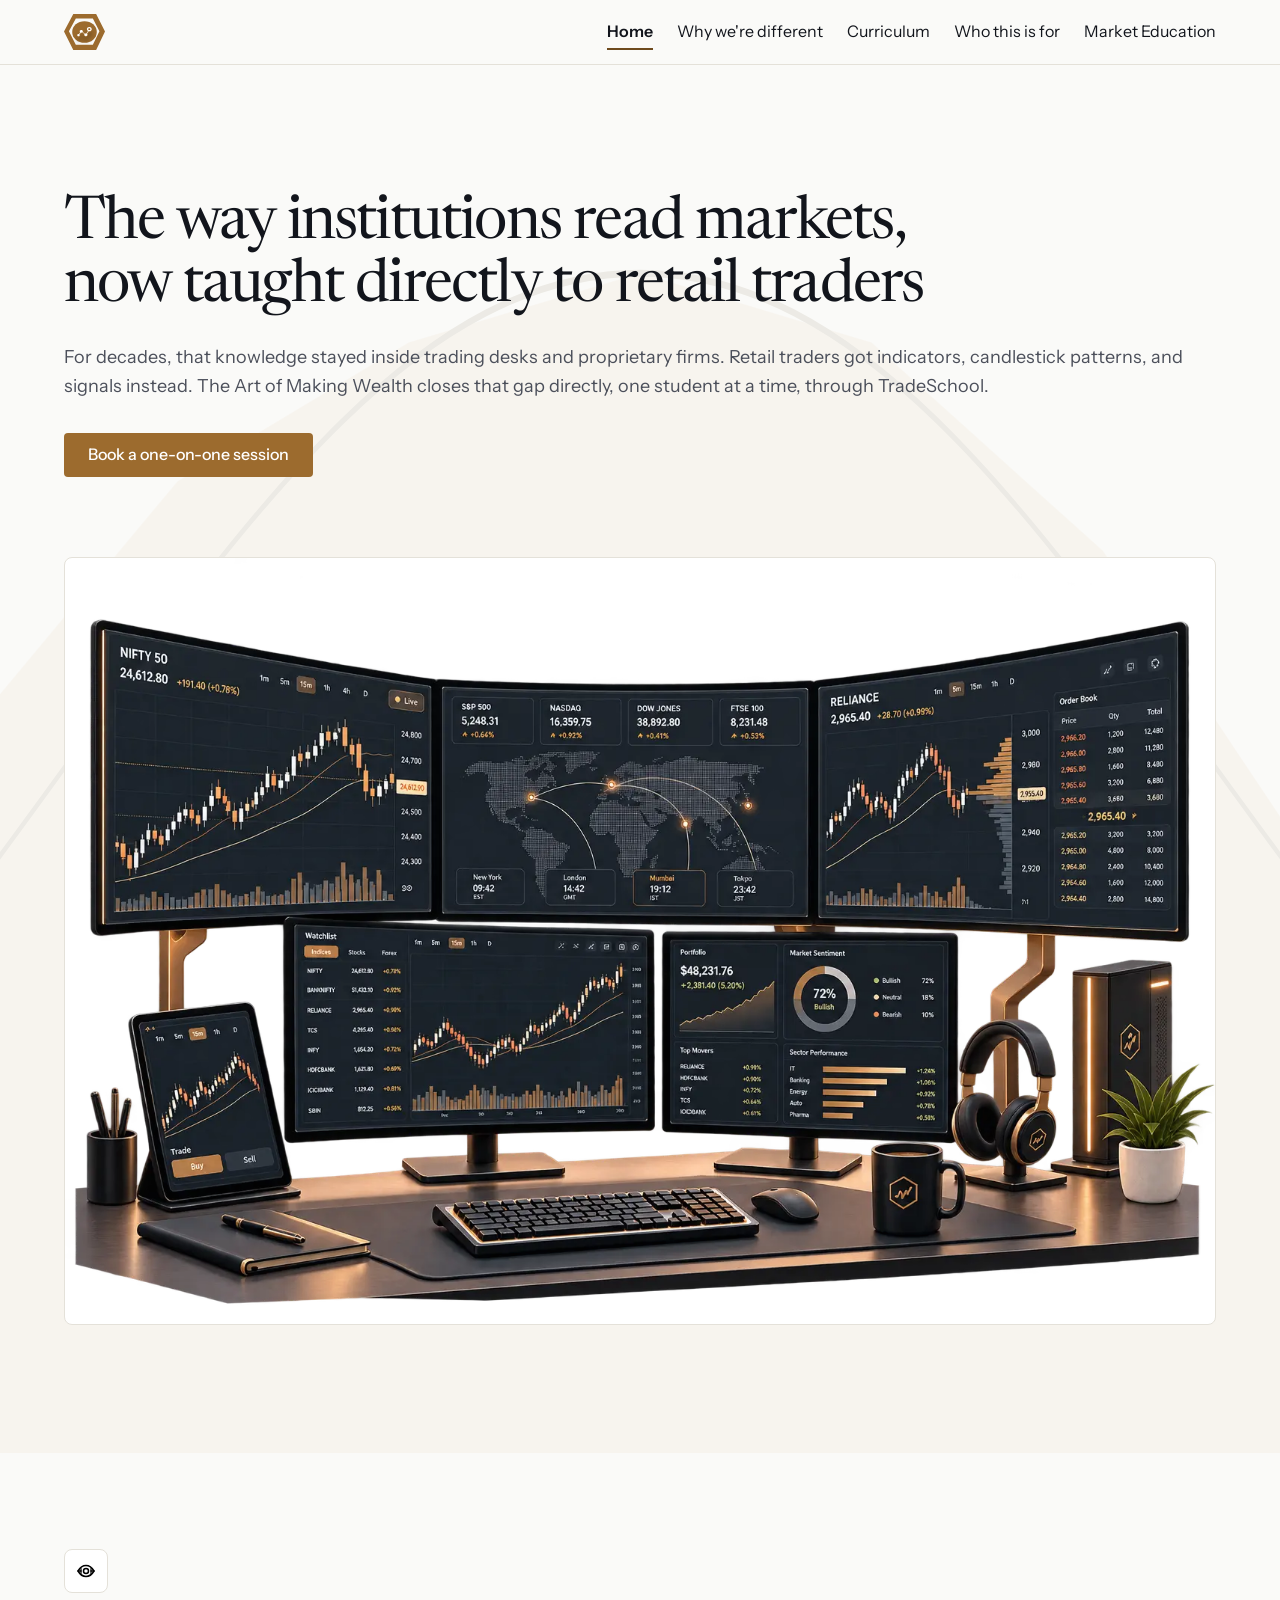
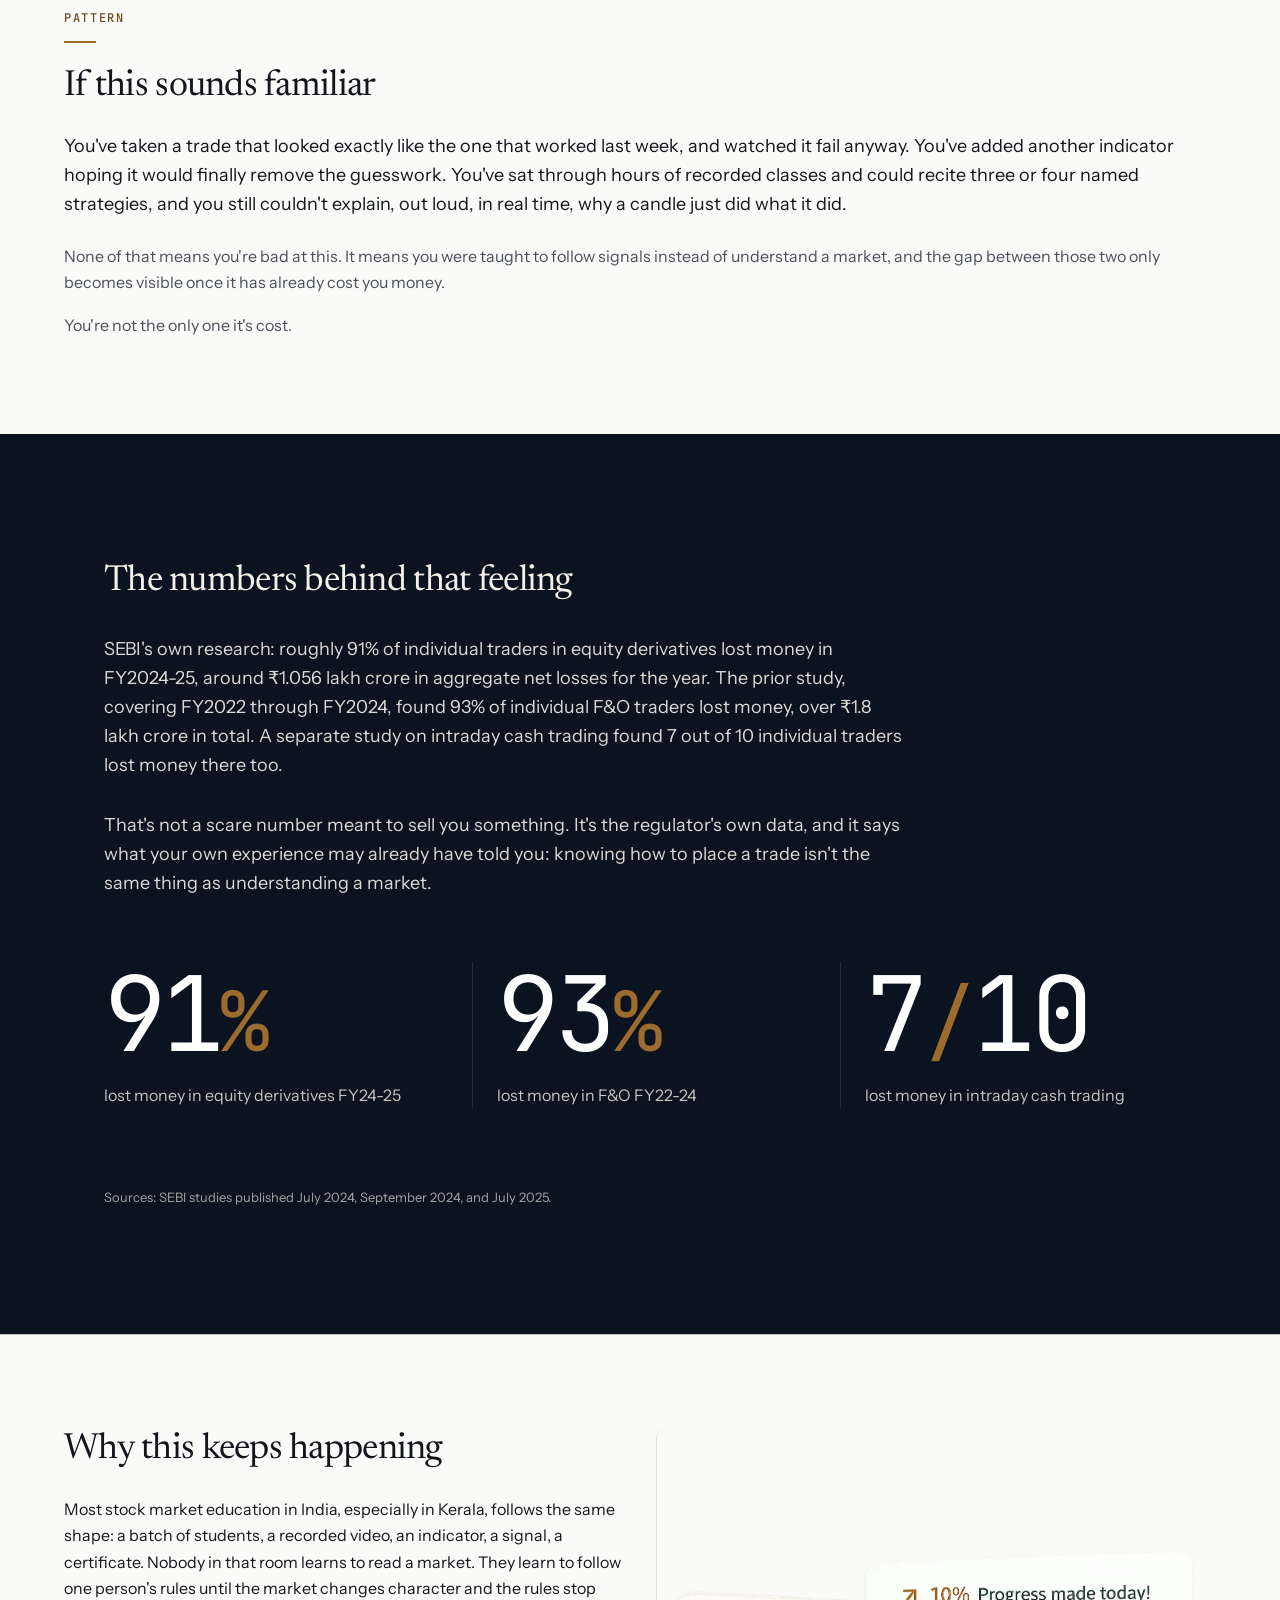
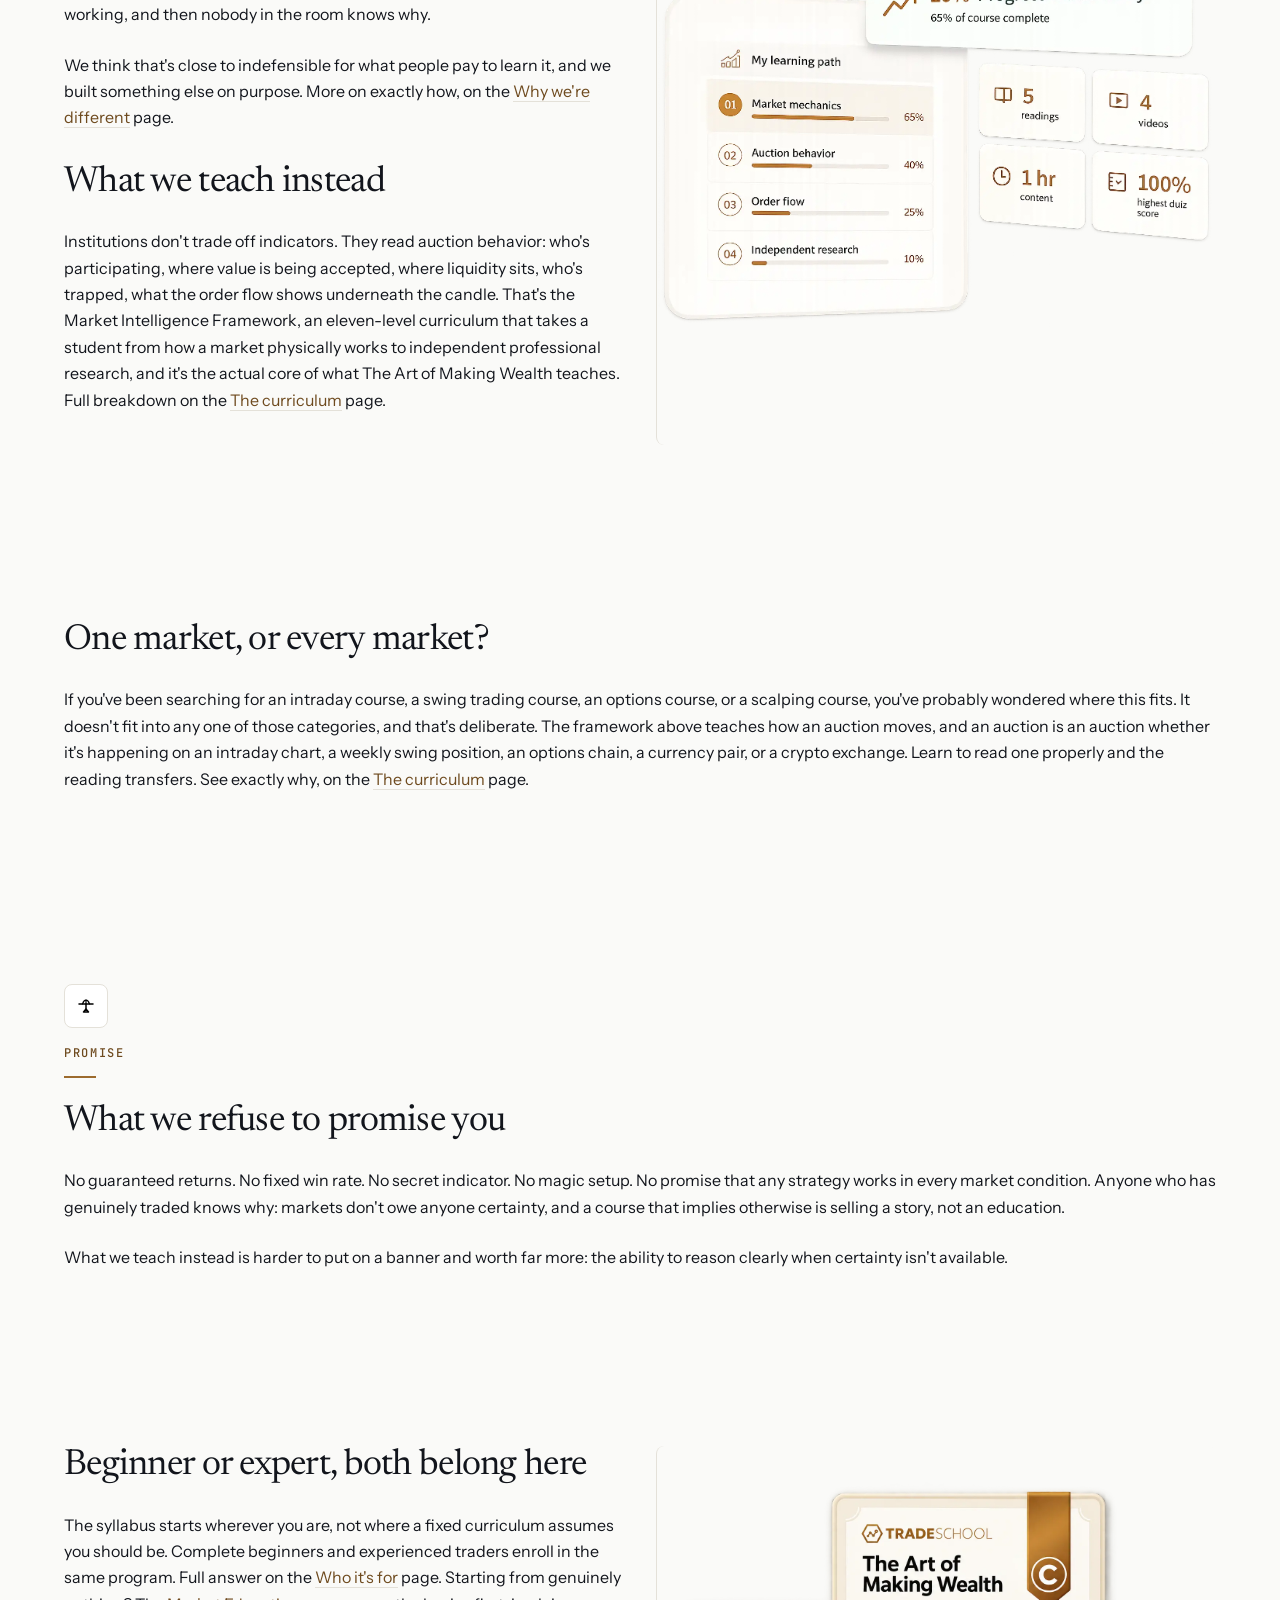
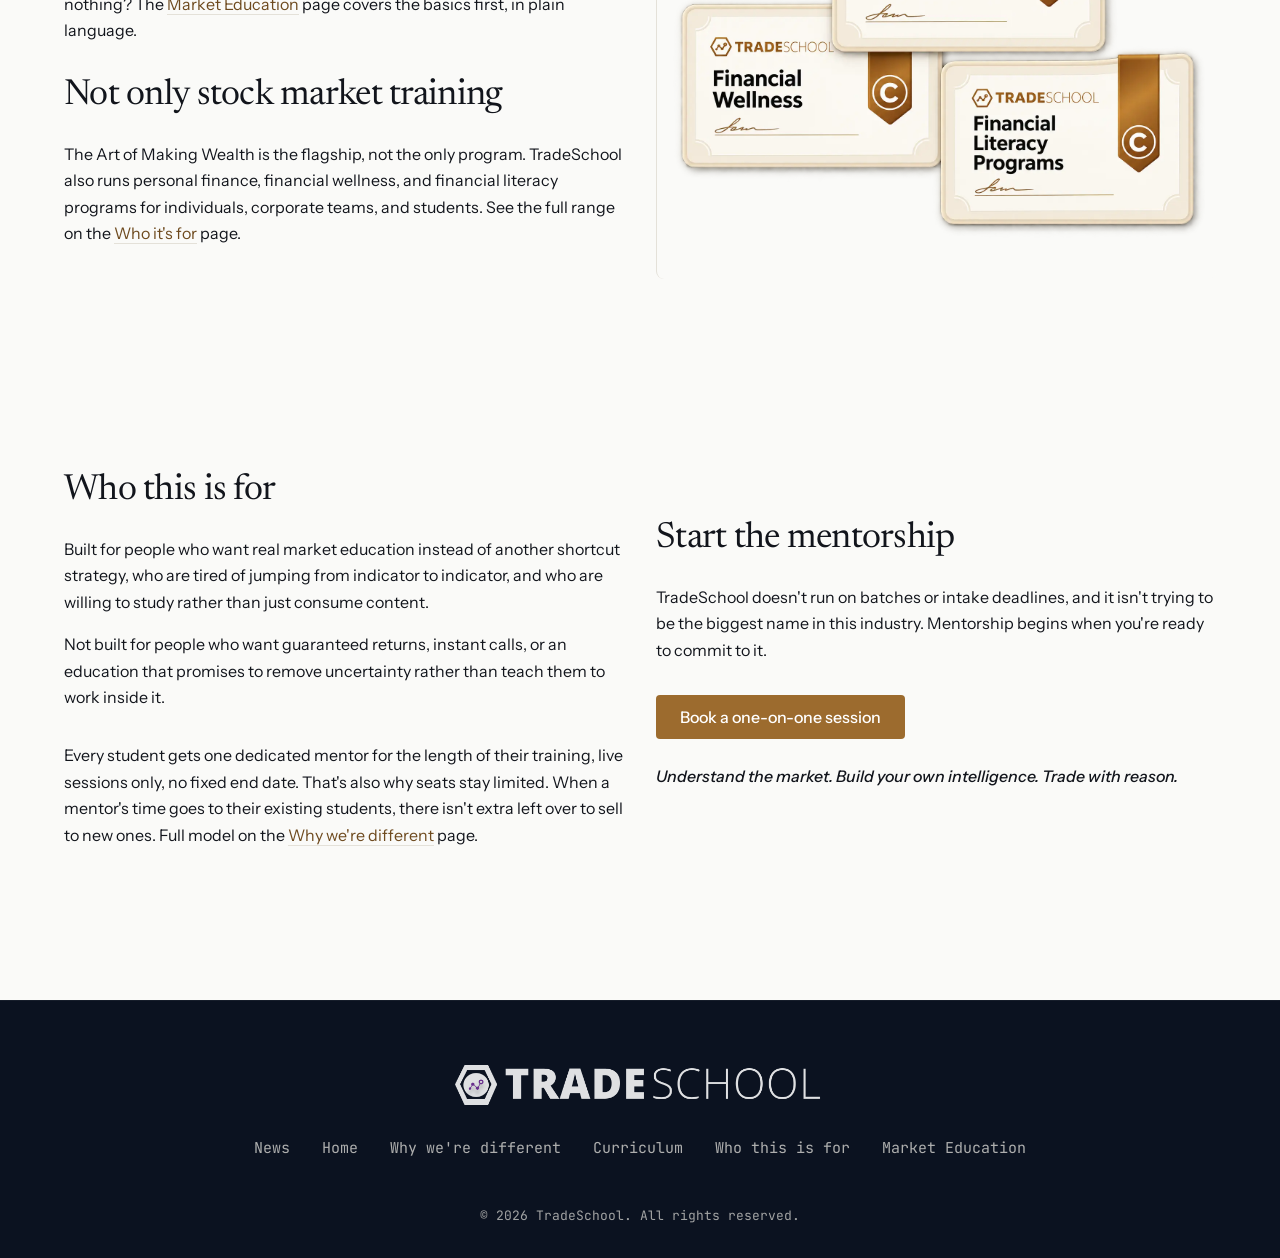
==== index.html @ 68ea3165 "Font changed Font change, eyebrow , also minor bug fixes" ====
<!DOCTYPE html>
<html lang="en">

<head>
  <meta charset="UTF-8">
  <meta name="viewport" content="width=device-width, initial-scale=1.0">
  <title>TradeSchool | The way institutions read markets</title>
  <meta name="description"
    content="Institutional market education for retail traders: learn to read auction behavior and order flow through one-on-one mentorship at TradeSchool.">
  <link rel="icon"
    href="data:image/svg+xml,%3Csvg xmlns='http://www.w3.org/2000/svg' viewBox='0 0 64 64'%3E%3Crect width='64' height='64' rx='12' fill='%239C6B2E'/%3E%3Ctext x='32' y='44' font-family='Georgia,serif' font-size='36' fill='%23FAFAF8' text-anchor='middle'%3ET%3C/text%3E%3C/svg%3E">
  <link rel="preconnect" href="https://fonts.googleapis.com">
  <link rel="preconnect" href="https://fonts.gstatic.com" crossorigin>
  <link rel="stylesheet" href="css/styles.css">
  <link rel="stylesheet"
    href="https://fonts.googleapis.com/css2?family=Instrument+Sans:wght@400;500;600&family=JetBrains+Mono:wght@400;500&family=Newsreader:ital,opsz,wght@0,6..72,400;0,6..72,500;1,6..72,400;1,6..72,500&display=swap">
</head>

<body>

  <!-- Navigation -->
  <header class="site-header">
    <div class="container nav-container">
      <a href="index.html" class="logo"><img src="assets/logo-header.svg" alt="TradeSchool" class="logo-header-img"></a>

      <nav class="desktop-nav">
        <a href="index.html" class="active">Home</a>
        <a href="why-were-different.html">Why we're different</a>
        <a href="curriculum.html">Curriculum</a>
        <a href="who-its-for.html">Who this is for</a>
        <a href="market-education.html">Market Education</a>
      </nav>

      <button id="mobile-menu-btn" class="mobile-menu-btn" aria-label="Open menu" aria-expanded="false">
        <svg width="24" height="24" viewBox="0 0 24 24" fill="none" xmlns="http://www.w3.org/2000/svg">
          <path d="M3 12H21M3 6H21M3 18H21" stroke-linecap="round" stroke-linejoin="round" />
        </svg>
      </button>
    </div>
  </header>

  <!-- Mobile Nav Overlay -->
  <nav id="mobile-nav-overlay" class="mobile-nav-overlay" aria-label="Mobile menu">
    <button id="mobile-close-btn" class="close-btn" aria-label="Close menu">
      <svg width="24" height="24" viewBox="0 0 24 24" fill="none" xmlns="http://www.w3.org/2000/svg">
        <path d="M18 6L6 18M6 6L18 18" stroke-linecap="round" stroke-linejoin="round" />
      </svg>
    </button>
    <a href="index.html" class="active">Home</a>
    <a href="why-were-different.html">Why we're different</a>
    <a href="curriculum.html">Curriculum</a>
    <a href="who-its-for.html">Who this is for</a>
    <a href="market-education.html">Market Education</a>
  </nav>

  <main>
    <!-- Hero Section -->
    <section id="hero" class="section section-hero container hero">
      <div class="hero-bg-overlay">
        <img src="assets/bg-auction-curve.svg" alt="" class="hero-bg-img">
      </div>
      <h1 class="text-4xl text-5xl-desktop mb-6">The way institutions read markets, now taught directly to retail
        traders</h1>
      <p class="text-lg text-ink-muted mb-8">For decades, that knowledge stayed inside trading desks and proprietary
        firms. Retail traders got indicators, candlestick patterns, and signals instead. The Art of Making Wealth closes
        that gap directly, one student at a time, through TradeSchool.</p>

      <a href="https://wa.me/919481369078" target="_blank" rel="noopener noreferrer" class="btn-primary mb-12">Book a
        one-on-one session</a>

      <figure class="hero-img">
        <img src="assets/hero-home.webp" alt="Real, annotated order-flow chart" fetchpriority="high">
      </figure>
    </section>

    <!-- Sticky Mobile CTA Bar -->
    <div id="sticky-cta-bar" class="sticky-cta-bar">
      <a href="https://wa.me/919481369078" target="_blank" rel="noopener noreferrer" class="btn-primary">Book a
        one-on-one session</a>
    </div>

    <!-- If this sounds familiar -->
    <section class="section section--md container">
      <div class="section-icon mb-4" aria-hidden="true">
        <img src="assets/icon-lens.svg" alt="" class="section-icon-img" width="20" height="20" loading="lazy" decoding="async">
      </div>
      <span class="eyebrow">PATTERN</span><div class="section-rule"></div><h2 class="text-3xl mb-6">If this sounds familiar</h2>
      <p class="text-lg text-ink mb-6">You've taken a trade that looked exactly like the one that worked last week, and
        watched it fail anyway. You've added another indicator hoping it would finally remove the guesswork. You've sat
        through hours of recorded classes and could recite three or four named strategies, and you still couldn't
        explain, out loud, in real time, why a candle just did what it did.</p>
      <p class="text-base text-ink-muted">None of that means you're bad at this. It means you were taught to follow
        signals instead of understand a market, and the gap between those two only becomes visible once it has already
        cost you money.</p>
      <p class="text-base text-ink-muted mt-4">You're not the only one it's cost.</p>
    </section>

    <!-- The numbers behind that feeling (Stat Callout Block) -->
    <section class="stat-block full-bleed-section">
      <div class="full-bleed-content">
        <h2 class="text-3xl mb-8">The numbers behind that feeling</h2>

        <div class="stat-wrap">
          <p class="text-lg mb-8 stat-lead">SEBI's own research: roughly 91% of individual traders in equity derivatives
            lost money in FY2024-25, around ₹1.056 lakh crore in aggregate net losses for the year. The prior study,
            covering FY2022 through FY2024, found 93% of individual F&O traders lost money, over ₹1.8 lakh crore in
            total. A separate study on intraday cash trading found 7 out of 10 individual traders lost money there too.
          </p>

          <p class="text-lg mb-16 stat-lead">That's not a scare number meant to sell you something. It's the regulator's
            own data, and it says what your own experience may already have told you: knowing how to place a trade isn't
            the same thing as understanding a market.</p>
        </div>

        <div class="grid mb-12">
          <div class="lg-col-span-4 flex flex-col mb-8 stat-item">
            <span class="stat-figure">91<span class="percent">%</span></span>
            <span class="text-base stat-label">lost money in equity derivatives FY24-25</span>
          </div>
          <div class="lg-col-span-4 flex flex-col mb-8 stat-item">
            <span class="stat-figure">93<span class="percent">%</span></span>
            <span class="text-base stat-label">lost money in F&O FY22-24</span>
          </div>
          <div class="lg-col-span-4 flex flex-col mb-8 stat-item">
            <span class="stat-figure">7<span class="text-accent">/</span>10</span>
            <span class="text-base stat-label">lost money in intraday cash trading</span>
          </div>
        </div>

        <p class="text-xs mt-8 stat-sources">Sources: SEBI studies published July 2024, September 2024, and July 2025.
        </p>
      </div>
    </section>

    <!-- Why this keeps happening / What we teach instead -->
    <section class="section section--md container">
      <div class="grid">
        <div class="lg-col-span-6">
          <h2 class="text-3xl mb-6">Why this keeps happening</h2>
          <p class="text-base text-ink mb-6">Most stock market education in India, especially in Kerala, follows the
            same shape: a batch of students, a recorded video, an indicator, a signal, a certificate. Nobody in that
            room learns to read a market. They learn to follow one person's rules until the market changes character and
            the rules stop working, and then nobody in the room knows why.</p>
          <p class="text-base text-ink mb-8">We think that's close to indefensible for what people pay to learn it, and
            we built something else on purpose. More on exactly how, on the <a href="why-were-different.html">Why we're
              different</a> page.</p>

          <h2 class="text-3xl mb-6">What we teach instead</h2>
          <p class="text-base text-ink mb-8">Institutions don't trade off indicators. They read auction behavior: who's
            participating, where value is being accepted, where liquidity sits, who's trapped, what the order flow shows
            underneath the candle. That's the Market Intelligence Framework, an eleven-level curriculum that takes a
            student from how a market physically works to independent professional research, and it's the actual core of
            what The Art of Making Wealth teaches. Full breakdown on the <a href="curriculum.html">The curriculum</a>
            page.</p>
        </div>

        <!-- lg-col-start-8 intentionally omitted: it was an undefined no-op class and auto-placement already renders this column at cols 7-12. -->
        <div class="lg-col-span-6">
<figure class="bg-canvas rounded-lg flex items-center justify-center grid-media diagram-figure">
              <img src="assets/diagram-eleven-levels.webp" alt="Eleven-level progression graphic" loading="lazy"
                decoding="async">
            </figure>
        </div>
      </div>
    </section>

    <!-- One market, or every market? -->
    <section class="section section--sm container">
      <h2 class="text-3xl mb-6">One market, or every market?</h2>
      <p class="text-base text-ink mb-8">If you've been searching for an intraday course, a swing trading course, an
        options course, or a scalping course, you've probably wondered where this fits. It doesn't fit into any one of
        those categories, and that's deliberate. The framework above teaches how an auction moves, and an auction is an
        auction whether it's happening on an intraday chart, a weekly swing position, an options chain, a currency pair,
        or a crypto exchange. Learn to read one properly and the reading transfers. See exactly why, on the <a
          href="curriculum.html">The curriculum</a> page.</p>
    </section>

    <!-- What we refuse to promise you -->
    <section class="section section--sm container">
      <div class="section-icon mb-4" aria-hidden="true">
        <img src="assets/icon-scale.svg" alt="" class="section-icon-img" width="20" height="20" loading="lazy" decoding="async">
      </div>
      <span class="eyebrow">PROMISE</span><div class="section-rule"></div><h2 class="text-3xl mb-6">What we refuse to promise you</h2>
      <p class="text-base text-ink mb-6">No guaranteed returns. No fixed win rate. No secret indicator. No magic setup.
        No promise that any strategy works in every market condition. Anyone who has genuinely traded knows why: markets
        don't owe anyone certainty, and a course that implies otherwise is selling a story, not an education.</p>
      <p class="text-base text-ink">What we teach instead is harder to put on a banner and worth far more: the ability
        to reason clearly when certainty isn't available.</p>
    </section>

    <!-- Beginner or expert, both belong here / Not only stock market training -->
    <section class="section section--md container">
      <div class="grid">
        <div class="lg-col-span-6">
          <h2 class="text-3xl mb-6">Beginner or expert, both belong here</h2>
          <p class="text-base text-ink mb-8">The syllabus starts wherever you are, not where a fixed curriculum assumes
            you should be. Complete beginners and experienced traders enroll in the same program. Full answer on the <a
              href="who-its-for.html">Who it's for</a> page. Starting from genuinely nothing? The <a
              href="market-education.html">Market Education</a> page covers the basics first, in plain language.</p>

          <h2 class="text-3xl mb-6">Not only stock market training</h2>
          <p class="text-base text-ink mb-8">The Art of Making Wealth is the flagship, not the only program. TradeSchool
            also runs personal finance, financial wellness, and financial literacy programs for individuals, corporate
            teams, and students. See the full range on the <a href="who-its-for.html">Who it's for</a> page.</p>
        </div>
        <div class="lg-col-span-6">
<figure class="bg-canvas rounded-lg flex items-center justify-center grid-media diagram-figure">
              <img src="assets/programs-overview.webp" alt="TradeSchool programs overview" loading="lazy"
                decoding="async">
            </figure>
        </div>
      </div>
    </section>

    <!-- Who this is for / Start the mentorship -->
    <section class="section section--md container bg-canvas">
      <div class="grid">
        <div class="lg-col-span-6">
          <h2 class="text-3xl mb-6">Who this is for</h2>
          <p class="text-base text-ink mb-4">Built for people who want real market education instead of another shortcut
            strategy, who are tired of jumping from indicator to indicator, and who are willing to study rather than
            just consume content.</p>
          <p class="text-base text-ink mb-8">Not built for people who want guaranteed returns, instant calls, or an
            education that promises to remove uncertainty rather than teach them to work inside it.</p>

          <p class="text-base text-ink">Every student gets one dedicated mentor for the length of their training, live
            sessions only, no fixed end date. That's also why seats stay limited. When a mentor's time goes to their
            existing students, there isn't extra left over to sell to new ones. Full model on the <a
              href="why-were-different.html">Why we're different</a> page.</p>
        </div>

        <!-- lg-col-start-8 / lg-mt-0 intentionally omitted: both were undefined no-op classes; mt-12 applies at all widths exactly as before. -->
        <div class="lg-col-span-6 mt-12">
          <h2 class="text-3xl mb-6">Start the mentorship</h2>
          <p class="text-base text-ink mb-8">TradeSchool doesn't run on batches or intake deadlines, and it isn't trying
            to be the biggest name in this industry. Mentorship begins when you're ready to commit to it.</p>

          <a href="https://wa.me/919481369078" target="_blank" rel="noopener noreferrer" class="btn-primary mb-6">Book a
            one-on-one session</a>
          <blockquote class="text-base text-ink pull-quote">Understand the market. Build your own intelligence. Trade
            with reason.</blockquote>
        </div>
      </div>
    </section>
  </main>

  <footer class="bg-anchor site-footer">
    <div class="container flex flex-col items-center">
      <a href="index.html" class="footer-logo mb-8">
        <img src="assets/logo.png" alt="TradeSchool Logo" class="footer-logo-img">
      </a>
      <nav class="flex items-center justify-center gap-8 mb-12 footer-nav">
        <a href="https://www.ft.com/news-feed" target="_blank" rel="noopener noreferrer"
          class="text-anchor no-underline text-sm font-mono footer-link">News</a>
        <a href="index.html" class="text-anchor no-underline text-sm font-mono footer-link">Home</a>
        <a href="why-were-different.html" class="text-anchor no-underline text-sm font-mono footer-link">Why we're
          different</a>
        <a href="curriculum.html" class="text-anchor no-underline text-sm font-mono footer-link">Curriculum</a>
        <a href="who-its-for.html" class="text-anchor no-underline text-sm font-mono footer-link">Who this is for</a>
        <a href="market-education.html" class="text-anchor no-underline text-sm font-mono footer-link">Market
          Education</a>
      </nav>
      <p class="text-xs font-mono footer-copyright">&copy; 2026 TradeSchool. All rights reserved.</p>
    </div>
  </footer>

  <script src="js/scripts.js"></script>
</body>

</html>
---- css/styles.css ----
:root {
  /* Color Tokens - Stripe/Editorial Fintech restraint */
  --color-canvas: #FAFAF8;
  --color-surface: #FFFFFF;
  --color-ink: #12151C;
  /* Deep navy ink */
  --color-ink-muted: #4B4F5A;
  --color-ink-faint: #8A8D96;
  --color-anchor: #0B1220;
  --color-anchor-text: #F3F1EA;
  --color-border: #E4E1D9;
  /* Hairline borders */
  --color-accent: #9C6B2E;
  /* One disciplined accent */
  --color-accent-deep: #6E4A1E;
  --color-accent-wash: #F3E9DB;

  /* Typography — Tier-1 B: Instrument Sans (Google Swiss) + JetBrains Mono (Terminal) */
  --font-display: 'Newsreader', serif;
  --font-body: 'Instrument Sans', system-ui, sans-serif;
  --font-mono: 'JetBrains Mono', 'IBM Plex Mono', monospace;

  /* Spacing */
  --space-1: 4px;
  --space-2: 8px;
  --space-3: 12px;
  --space-4: 16px;
  --space-6: 24px;
  --space-8: 32px;
  --space-12: 48px;
  --space-16: 64px;
  --space-24: 96px;
  --space-32: 128px;
  --section-pad-block: 64px;
  --section-pad-block-lg: 128px;
  --section-pad-block-md: 96px;
  --section-pad-block-sm: 80px;

  /* Radii & Elevations - Linear precision */
  --radius-sm: 2px;
  --radius-md: 4px;
  --radius-lg: 8px;
  --shadow-sticky: 0 4px 16px rgba(18, 21, 28, 0.08);
  /* Refined shadow */

  /* Motion */
  --ease: cubic-bezier(0.16, 1, 0.3, 1);
}

/* Base Resets */
*,
*::before,
*::after {
  box-sizing: border-box;
  margin: 0;
  padding: 0;
}

html {
  scroll-behavior: smooth;
  /* Smooth scrolling for anchor links */
  overflow-x: clip;
}

[id] {
  scroll-margin-top: 80px;
}

body {
  background-color: var(--color-canvas);
  color: var(--color-ink);
  font-family: var(--font-body);
  font-size: 1rem;
  line-height: 1.65;
  overflow-x: clip;
  -webkit-font-smoothing: antialiased;
  -moz-osx-font-smoothing: grayscale;
  /* Extra crispness */
}

@media (prefers-reduced-motion: reduce) {

  *,
  *::before,
  *::after {
    animation-duration: 0.01ms !important;
    animation-iteration-count: 1 !important;
    transition-duration: 0.01ms !important;
    scroll-behavior: auto !important;
  }
}

/* Motion: restraint as expertise — no scroll-triggered animation. Hover/focus only at 150ms. */

/* Typography Scales */
.text-xs {
  font-size: 0.8125rem;
  line-height: 1.4;
}

.text-sm {
  font-size: 0.9375rem;
  line-height: 1.5;
}

.text-base {
  font-size: 1rem;
  line-height: 1.65;
}

.text-lg {
  font-size: 1.125rem;
  line-height: 1.6;
}

.text-2xl {
  font-size: 1.75rem;
  line-height: 1.3;
  font-weight: 500;
  letter-spacing: -0.01em;
}

.text-3xl {
  font-size: clamp(1.75rem, 3vw + 1rem, 2.25rem);
  line-height: 1.15;
  font-family: var(--font-display);
  font-weight: 400;
  letter-spacing: -0.02em;
}

.text-4xl {
  font-size: clamp(2.125rem, 5vw + 1rem, 3.75rem);
  line-height: 1.08;
  font-family: var(--font-display);
  font-weight: 400;
  letter-spacing: -0.02em;
}

@media (min-width: 1024px) {
  .text-5xl-desktop {
    font-size: 3.75rem;
    line-height: 1.05;
    font-family: var(--font-display);
    font-weight: 400;
    letter-spacing: -0.03em;
  }
}

h1,
h2 {
  font-family: var(--font-display);
  font-weight: 400;
  text-wrap: balance;
}

h3,
h4 {
  font-family: var(--font-body);
  font-weight: 500;
  letter-spacing: -0.01em;
}

h1 em,
h2 em,
.pull-quote {
  font-weight: 500;
  font-style: italic;
}

.font-mono {
  font-family: var(--font-mono);
}

.font-mono-bold {
  font-family: var(--font-mono);
  font-weight: 500;
}

/* Eyebrow + rule — corporate hierarchy per spec §10 (optional, no colour change) */
.eyebrow {
  display: block;
  font-family: var(--font-mono);
  font-size: 0.75rem;
  font-weight: 500;
  letter-spacing: 0.14em;
  text-transform: uppercase;
  color: var(--color-accent-deep);
  margin-bottom: var(--space-3);
}

.section-rule {
  width: 32px;
  height: 2px;
  background-color: var(--color-accent);
  margin-bottom: var(--space-6);
}

.text-ink {
  color: var(--color-ink);
}

.text-ink-muted {
  color: var(--color-ink-muted);
}

.text-ink-faint {
  color: var(--color-ink-faint);
}

.text-accent {
  color: var(--color-accent);
}

.text-accent-deep {
  color: var(--color-accent-deep);
}

.text-anchor {
  color: var(--color-anchor-text);
}

/* Links — restraint: hover/focus only, 150ms ease-out per spec §8 */
a {
  color: var(--color-accent-deep);
  text-decoration: underline;
  text-decoration-color: var(--color-border);
  text-underline-offset: 4px;
  transition: color 150ms ease-out, text-decoration-color 150ms ease-out;
}

a:hover {
  text-decoration-color: var(--color-accent-deep);
  color: var(--color-accent);
}

a.no-underline {
  text-decoration: none;
}

a.no-underline:hover {
  text-decoration: underline;
  text-decoration-color: var(--color-accent-deep);
}

a:focus-visible,
button:focus-visible,
input:focus-visible,
select:focus-visible {
  outline: 2px solid var(--color-ink);
  outline-offset: 2px;
}

/* Layout Grid & Margins */
.container {
  width: 100%;
  padding-left: 20px;
  padding-right: 20px;
  margin: 0 auto;
}

@media (min-width: 640px) {
  .container {
    padding-left: 32px;
    padding-right: 32px;
  }
}

@media (min-width: 1024px) {
  .container {
    padding-left: 64px;
    padding-right: 64px;
    max-width: none;
  }
}

@media (min-width: 1440px) {
  .container {
    max-width: 1200px;
    padding-left: 0;
    padding-right: 0;
  }
}

.section {
  padding-top: var(--section-pad-block);
  padding-bottom: var(--section-pad-block);
}

@media (min-width: 1024px) {
  .section {
    padding-top: var(--section-pad-block-lg);
    padding-bottom: var(--section-pad-block-lg);
  }

  .section--md {
    padding-top: var(--section-pad-block-md);
    padding-bottom: var(--section-pad-block-md);
  }

  .section--sm {
    padding-top: var(--section-pad-block-sm);
    padding-bottom: var(--section-pad-block-sm);
  }
}

@media (max-width: 1023px) {
  .section--md {
    padding-top: var(--space-16);
    padding-bottom: var(--space-16);
  }

  .section--sm {
    padding-top: 48px;
    padding-bottom: 48px;
  }
}

.section-hero {
  padding-top: var(--space-16);
  padding-bottom: var(--space-16);
}

@media (min-width: 1024px) {
  .section-hero {
    padding-top: var(--space-32);
    padding-bottom: var(--space-32);
  }
}

.grid {
  display: grid;
  grid-template-columns: repeat(4, 1fr);
  gap: var(--space-4);
}

@media (min-width: 640px) {
  .grid {
    grid-template-columns: repeat(8, 1fr);
    gap: var(--space-6);
  }
}

@media (min-width: 1024px) {
  .grid {
    grid-template-columns: repeat(12, 1fr);
    gap: var(--space-8);
  }
}

/* Mobile & tablet: grid children stack full-width by default */
.grid>* {
  grid-column: 1 / -1;
}

/* Mobile & tablet: image above section text */
@media (max-width: 1023px) {
  .grid > .grid-media { order: -1; }
}

/* NOTE: .lg-col-start-8 is intentionally NOT defined */

/* NOTE: .lg-col-start-8 is intentionally NOT defined. Pages pair it with
   .lg-col-span-6 as the 2nd grid child; auto-placement already lands those
   items in columns 7-12 with an identical result. Defining it here would
   force columns 8-12 and change the current layout. Left undefined on purpose. */
@media (min-width: 1024px) {
  .lg-col-span-4 {
    grid-column: span 4;
  }

  .lg-col-span-6 {
    grid-column: span 6;
  }
}

/* Global Components */

/* Buttons — Tier-1 corporate: flat, no lift, 150ms per spec §8 */
.btn-primary {
  display: inline-flex;
  align-items: center;
  justify-content: center;
  background-color: var(--color-accent);
  color: var(--color-surface);
  font-weight: 500;
  font-family: var(--font-body);
  border-radius: var(--radius-md);
  min-height: 44px;
  min-width: 44px;
  padding: 0 var(--space-6);
  border: none;
  text-decoration: none;
  cursor: pointer;
  transition: background-color 150ms ease-out;
}

.btn-primary:hover {
  background-color: var(--color-accent-deep);
  color: var(--color-surface);
  text-decoration: none;
}

.btn-primary:active {
  background-color: var(--color-accent-deep);
}

/* Navigation — solid canvas per spec §8, no blur */
.site-header {
  position: sticky;
  top: 0;
  z-index: 50;
  background-color: var(--color-canvas);
  border-bottom: 1px solid var(--color-border);
}

.nav-container {
  display: flex;
  align-items: center;
  justify-content: space-between;
  min-height: 64px;
}

.logo {
  font-family: var(--font-display);
  font-size: 1.375rem;
  font-weight: 500;
  color: var(--color-ink);
  text-decoration: none;
  letter-spacing: -0.01em;
}

.logo:hover {
  text-decoration: none;
  color: var(--color-accent-deep);
}

.desktop-nav {
  display: none;
}

.desktop-nav a {
  margin-left: var(--space-6);
  color: var(--color-ink);
  text-decoration: none;
  font-weight: 400;
  position: relative;
  padding-bottom: 2px;
}

.desktop-nav a::after {
  content: '';
  position: absolute;
  width: 100%;
  transform: scaleX(0);
  height: 2px;
  bottom: -4px;
  left: 0;
  background-color: var(--color-accent-deep);
  transform-origin: bottom right;
  transition: transform 150ms ease-out;
}

.desktop-nav a:hover,
.desktop-nav a.active {
  color: var(--color-ink);
  font-weight: 600;
}

.desktop-nav a:hover::after,
.desktop-nav a.active::after {
  transform: scaleX(1);
  transform-origin: bottom left;
}

.mobile-menu-btn {
  background: none;
  border: none;
  padding: var(--space-2);
  min-height: 44px;
  min-width: 44px;
  cursor: pointer;
  display: flex;
  align-items: center;
  justify-content: center;
  transition: opacity 150ms ease-out;
}

.mobile-menu-btn:hover {
  opacity: 0.7;
}

.mobile-menu-btn svg {
  stroke: var(--color-ink);
  stroke-width: 1.5;
}

@media (min-width: 1024px) {
  .mobile-menu-btn {
    display: none;
  }

  .desktop-nav {
    display: flex;
    align-items: center;
  }
}

/* Mobile Nav Overlay */
.mobile-nav-overlay {
  position: fixed;
  inset: 0;
  background-color: var(--color-anchor);
  z-index: 100;
  display: flex;
  flex-direction: column;
  padding: var(--space-6) var(--space-4);
  transform: translateX(100%);
  transition: transform 400ms var(--ease);
}

.mobile-nav-overlay.is-open {
  transform: translateX(0);
}

.mobile-nav-overlay .close-btn {
  align-self: flex-end;
  background: none;
  border: none;
  padding: var(--space-2);
  min-height: 44px;
  min-width: 44px;
  cursor: pointer;
  margin-bottom: var(--space-8);
  transition: opacity 150ms ease-out;
}

.mobile-nav-overlay .close-btn:hover {
  opacity: 0.7;
}

.mobile-nav-overlay .close-btn svg {
  stroke: var(--color-anchor-text);
  stroke-width: 1.5;
}

.mobile-nav-overlay a {
  color: var(--color-anchor-text);
  font-size: var(--text-2xl);
  text-decoration: none;
  padding: var(--space-4) 0;
  font-weight: 400;
  border-bottom: 1px solid rgba(255, 255, 255, 0.1);
  transition: color 150ms ease-out;
}

.mobile-nav-overlay a:hover,
.mobile-nav-overlay a.active {
  color: var(--color-accent);
  font-weight: 500;
}

/* Sticky Mobile CTA Bar — solid surface per spec §8, no blur */
.sticky-cta-bar {
  position: fixed;
  bottom: 0;
  left: 0;
  right: 0;
  background-color: var(--color-surface);
  border-top: 1px solid var(--color-border);
  box-shadow: var(--shadow-sticky);
  padding: var(--space-3) 20px calc(var(--space-3) + env(safe-area-inset-bottom));
  z-index: 40;
  transform: translateY(100%);
  transition: transform 300ms var(--ease);
}

.sticky-cta-bar.is-visible {
  transform: translateY(0);
}

.sticky-cta-bar .btn-primary {
  width: 100%;
}

@media (min-width: 640px) {
  .sticky-cta-bar {
    display: none !important;
  }
}

/* Cards — hairline only per spec §4, no shadow, 150ms border */
.card {
  background-color: var(--color-surface);
  border: 1px solid var(--color-border);
  border-radius: var(--radius-lg);
  padding: var(--space-6);
  transition: border-color 150ms ease-out;
}

/* Stat Callout Block */
.stat-block {
  background-color: var(--color-anchor);
  color: var(--color-anchor-text);
  padding-top: var(--space-16);
  padding-bottom: var(--space-16);
}

@media (min-width: 1024px) {
  .stat-block {
    padding-top: var(--space-32);
    padding-bottom: var(--space-32);
  }
}

.stat-figure {
  font-family: var(--font-mono);
  font-size: clamp(3.5rem, 8vw + 1rem, 6.5rem);
  line-height: 1;
  letter-spacing: -0.04em;
  margin-bottom: var(--space-4);
  color: var(--color-surface);
  display: block;
  white-space: nowrap;
}

@media (min-width: 1024px) {
  .stat-figure {
    font-size: 6.5rem;
  }
}

.stat-figure .percent {
  color: var(--color-accent);
  font-size: 0.8em;
}

.stat-figure .text-accent {
  font-size: 0.8em;
  vertical-align: middle;
  padding: 0 2px;
}

.stat-item {
  border-top: 1px solid rgba(255, 255, 255, 0.1);
  padding-top: var(--space-6);
}

@media (min-width: 1024px) {
  .stat-item {
    border-top: none;
    border-left: 1px solid rgba(255, 255, 255, 0.1);
    padding-top: 0;
    padding-left: var(--space-6);
  }

  .stat-item:first-child {
    border-left: none;
    padding-left: 0;
  }
}

@media (min-width: 640px) and (max-width: 1023px) {
  .stat-item {
    grid-column: span 3;
    border-top: none;
    border-left: 1px solid rgba(255, 255, 255, 0.1);
    padding-top: 0;
    padding-left: var(--space-6);
  }

  .stat-item:first-child {
    border-left: none;
    padding-left: 0;
  }

  .stat-item:last-child {
    grid-column: span 2;
  }
}

/* Tables Strategy - Linear Precision */
.table-container {
  margin-top: var(--space-6);
  margin-bottom: var(--space-6);
}

/* 2-column stacked card tables */
.stack-table-mobile {
  width: 100%;
  border-collapse: collapse;
}

.stack-table-mobile .tr {
  background-color: var(--color-surface);
  border: 1px solid var(--color-border);
  border-radius: var(--radius-sm);
  padding: var(--space-4);
  margin-bottom: var(--space-4);
  display: block;
  transition: background-color 150ms ease-out, border-color 150ms ease-out;
}

@media (min-width: 1024px) {
  .stack-table-mobile .tr:hover {
    background-color: var(--color-accent-wash);
  }
}

.stack-table-mobile .td-label {
  font-weight: 500;
  font-size: var(--text-sm);
  margin-bottom: var(--space-1);
  color: var(--color-ink);
  display: block;
}

.stack-table-mobile .td-value {
  font-size: var(--text-base);
  display: block;
}

@media (min-width: 640px) {
  .stack-table-mobile .tr {
    display: table-row;
    border: none;
    border-bottom: 1px solid var(--color-border);
    border-radius: 0;
    padding: 0;
    margin: 0;
    background: transparent;
    transform: none;
  }

  .stack-table-mobile .tr:hover {
    transform: none;
  }

  .stack-table-mobile .td-label,
  .stack-table-mobile .td-value {
    display: table-cell;
    padding: var(--space-4) var(--space-4);
    vertical-align: top;
  }

  .stack-table-mobile .td-label {
    width: 40%;
  }
}

/* 3/4-column scrollable tables */
.scroll-table-wrapper {
  position: relative;
  width: 100%;
  overflow-x: auto;
  -webkit-overflow-scrolling: touch;
  border: 1px solid var(--color-border);
  border-radius: var(--radius-sm);
  background-color: var(--color-surface);
}

.scroll-table {
  width: 100%;
  border-collapse: collapse;
  min-width: 600px;
}

.scroll-table th,
.scroll-table td {
  padding: var(--space-3) var(--space-4);
  border-bottom: 1px solid var(--color-border);
  border-right: 1px solid var(--color-border);
  font-size: var(--text-sm);
  text-align: left;
  vertical-align: top;
  background-color: var(--color-surface);
  transition: background-color 150ms ease-out;
}

.scroll-table th {
  font-weight: 500;
}

.scroll-table tr:last-child td {
  border-bottom: none;
}

.scroll-table td:last-child,
.scroll-table th:last-child {
  border-right: none;
}

.scroll-table th:first-child,
.scroll-table td:first-child {
  position: sticky;
  left: 0;
  z-index: 10;
  border-right: 2px solid var(--color-border);
}

@media (min-width: 1024px) {
  .scroll-table tbody tr:hover td {
    background-color: var(--color-accent-wash);
  }

  .scroll-table tbody tr:hover td:first-child {
    background-color: var(--color-accent-wash);
  }
}

.scroll-affordance {
  font-size: var(--text-xs);
  color: var(--color-ink-muted);
  text-align: right;
  margin-top: var(--space-2);
  display: block;
}

@media (min-width: 768px) {
  .scroll-affordance {
    display: none;
  }

  .scroll-table {
    min-width: auto;
  }
}

/* Outcome Matrix Ladder */
.ladder-cell-low {
  color: var(--color-ink-faint);
}

.ladder-cell-medium {
  color: var(--color-ink-muted);
  font-weight: 500;
}

.ladder-cell-high {
  color: var(--color-ink);
  font-weight: 600;
}

/* Utilities */
.mb-2 {
  margin-bottom: var(--space-2);
}

.mb-4 {
  margin-bottom: var(--space-4);
}

.mb-6 {
  margin-bottom: var(--space-6);
}

.mb-8 {
  margin-bottom: var(--space-8);
}

.mb-12 {
  margin-bottom: var(--space-12);
}

.mb-16 {
  margin-bottom: var(--space-16);
}

.mt-4 {
  margin-top: var(--space-4);
}

.mt-8 {
  margin-top: var(--space-8);
}

.mt-12 {
  margin-top: var(--space-12);
}

.flex {
  display: flex;
}

.flex-col {
  flex-direction: column;
}

.items-center {
  align-items: center;
}

.justify-center {
  justify-content: center;
}

.gap-4 {
  gap: var(--space-4);
}

.gap-8 {
  gap: var(--space-8);
}

.flex-wrap {
  flex-wrap: wrap;
}

.text-center {
  text-align: center;
}

.border-l {
  border-left: 1px solid var(--color-border);
  padding-left: var(--space-4);
}

/* Visually hidden but available to assistive technology */
.sr-only {
  position: absolute;
  width: 1px;
  height: 1px;
  padding: 0;
  margin: -1px;
  overflow: hidden;
  clip: rect(0, 0, 0, 0);
  white-space: nowrap;
  border: 0;
}

.bg-canvas {
  background-color: var(--color-canvas);
}

.bg-accent-wash {
  background-color: var(--color-accent-wash);
}

.bg-anchor {
  background-color: var(--color-anchor);
}

.rounded-lg {
  border-radius: var(--radius-lg);
}

/* Full bleed sections — no 100vw hack per spec §5: use box-shadow bleed to avoid overflow */
.full-bleed-section {
  position: relative;
  background-color: var(--color-anchor);
  box-shadow: 0 0 0 100vmax var(--color-anchor);
  clip-path: inset(0 -100vmax);
}

.full-bleed-content {
  max-width: 1200px;
  margin: 0 auto;
  padding-left: 20px;
  padding-right: 20px;
}

@media (min-width: 640px) {
  .full-bleed-content {
    padding-left: 32px;
    padding-right: 32px;
  }
}

@media (min-width: 1024px) {
  .full-bleed-content {
    padding-left: 64px;
    padding-right: 64px;
  }
}

/* Image styles */
img {
  max-width: 100%;
  height: auto;
  display: block;
}

.hero-img {
  width: 100%;
  max-width: 1200px;
  margin: var(--space-8) auto 0;
  border: 1px solid var(--color-border);
  border-radius: var(--radius-lg);
  background-color: var(--color-surface);
  overflow: hidden;
}

.hero-img img {
  width: 100%;
  height: 100%;
  object-fit: cover;
  border-radius: inherit;
}

/* Curriculum Specific */
.level-marker {
  font-family: var(--font-mono);
  color: var(--color-accent);
  font-size: var(--text-sm);
  margin-bottom: var(--space-2);
  display: block;
}

@media (min-width: 1024px) {
  .level-row {
    display: grid;
    grid-template-columns: 2fr 10fr;
    gap: var(--space-8);
    margin-bottom: var(--space-12);
  }
}

/* Market Education page: register break */
.me-prose p {
  max-width: 65ch;
  line-height: 1.75;
}

/* Program cards (Who it's for: Beyond this program) */
.program-card h3 {
  font-weight: 600;
}

.program-card {
  position: relative;
  display: flex;
  flex-direction: column;
  padding: var(--space-4);
}

.program-card-icon {
  width: 44px;
  height: 44px;
  display: flex;
  align-items: center;
  justify-content: center;
  border: 1px solid var(--color-border);
  border-radius: var(--radius-lg);
  background-color: var(--color-canvas);
  color: var(--color-accent);
  margin-bottom: var(--space-6);
  transition: background-color 150ms ease-out, border-color 150ms ease-out;
}

.program-card-icon-img {
  width: 22px;
  height: 22px;
  display: block;
}

/* Section icons — 44×44 hairline, mono, no shadow (spec §9) */
.section-icon {
  width: 44px;
  height: 44px;
  display: flex;
  align-items: center;
  justify-content: center;
  border: 1px solid var(--color-border);
  border-radius: var(--radius-lg);
  background-color: var(--color-surface);
  color: var(--color-ink);
}

.section-icon-img {
  width: 20px;
  height: 20px;
  display: block;
}

.program-card-index {
  position: absolute;
  top: var(--space-6);
  right: var(--space-6);
  font-family: var(--font-mono);
  font-size: var(--text-sm);
  color: var(--color-ink-faint);
}

.program-card-eyebrow {
  display: block;
  font-size: var(--text-xs);
  font-weight: 600;
  letter-spacing: 0.12em;
  text-transform: uppercase;
  color: var(--color-accent-deep);
  margin-bottom: var(--space-2);
}

.program-card--featured {
  flex-direction: row;
  align-items: flex-start;
  gap: var(--space-6);
  padding: var(--space-4);
  background-color: var(--color-accent-wash);
  border-color: var(--color-accent);
}

.program-card--featured:hover {
  border-color: var(--color-accent-deep);
}

.card.program-card:hover .program-card-icon {
  background-color: var(--color-accent-wash);
  border-color: var(--color-accent);
  color: var(--color-accent-deep);
}

.program-card-badge {
  width: 95px;
  height: 95px;
  flex-shrink: 0;
  align-self: center;
  margin-left: auto;
  object-fit: contain;
}

.card.program-card:hover {
  transform: none;
}

/* Component classes extracted from inline styles (value-identical) */
.hero {
  position: relative;
  overflow: hidden;
}

.hero-bg-overlay {
  position: absolute;
  inset: 0;
  z-index: -1;
  pointer-events: none;
}

.hero-bg-img {
  width: 100%;
  height: 100%;
  object-fit: cover;
  opacity: 0.6;
}

.logo-header-img {
  height: 36px;
  width: auto;
  display: block;
}

.site-footer {
  padding: var(--space-16) 0 var(--space-8);
  border-top: 1px solid rgba(255, 255, 255, 0.05);
}

.footer-logo {
  display: block;
}

.footer-logo-img {
  height: 40px;
  width: auto;
  object-fit: contain;
}

.footer-nav {
  flex-wrap: wrap;
}

.footer-link {
  opacity: 0.7;
  transition: opacity 150ms ease-out;
}

.footer-link:hover {
  opacity: 1;
}

.footer-copyright {
  color: rgba(243, 241, 234, 0.65);
}

.stat-wrap {
  max-width: 800px;
}

.stat-lead {
  color: rgba(243, 241, 234, 0.9);
}

.stat-label {
  color: rgba(243, 241, 234, 0.8);
}

.stat-sources {
  color: rgba(243, 241, 234, 0.65);
}

.diagram-frame {
  max-width: 600px;
  margin: 0 auto;
}

.cta-panel {
  border-radius: var(--radius-lg);
  padding: var(--space-8);
}

.diagram-img {
  max-width: 720px;
  width: 100%;
}

.diagram-figure {
  height: 100%;
  border-left: 1px solid var(--color-border);
}

.diagram-figure-fit {
  position: relative;
}

@media (min-width: 1024px) {
  .diagram-figure-fit img {
    position: absolute;
    inset: 0;
    width: 100%;
    height: 100%;
    object-fit: contain;
    object-position: center;
  }
}

.who-table {
  border-collapse: collapse;
  width: 100%;
}

.pull-quote-soft {
  opacity: 0.8;
}

/* Focus-not-obscured guard for sticky CTA (WCAG 2.4.11) */
main > section:last-of-type {
  padding-bottom: calc(var(--section-pad-block-lg) + 24px);
}

@media (max-width: 639px) {
  footer {
    padding-bottom: calc(var(--space-16) + 64px + env(safe-area-inset-bottom)) !important;
  }

  .hero-img {
    border-radius: var(--radius-lg);
    overflow: hidden;
  }

  .program-card--featured {
    flex-direction: column;
  }

  .program-card-badge {
    order: -1;
    width: 44px;
    height: 44px;
    padding: 8px;
    border: 1px solid var(--color-border);
    border-radius: var(--radius-lg);
    background-color: var(--color-canvas);
    align-self: flex-start;
    margin: 0 0 var(--space-6);
    flex-shrink: 0;
  }
}
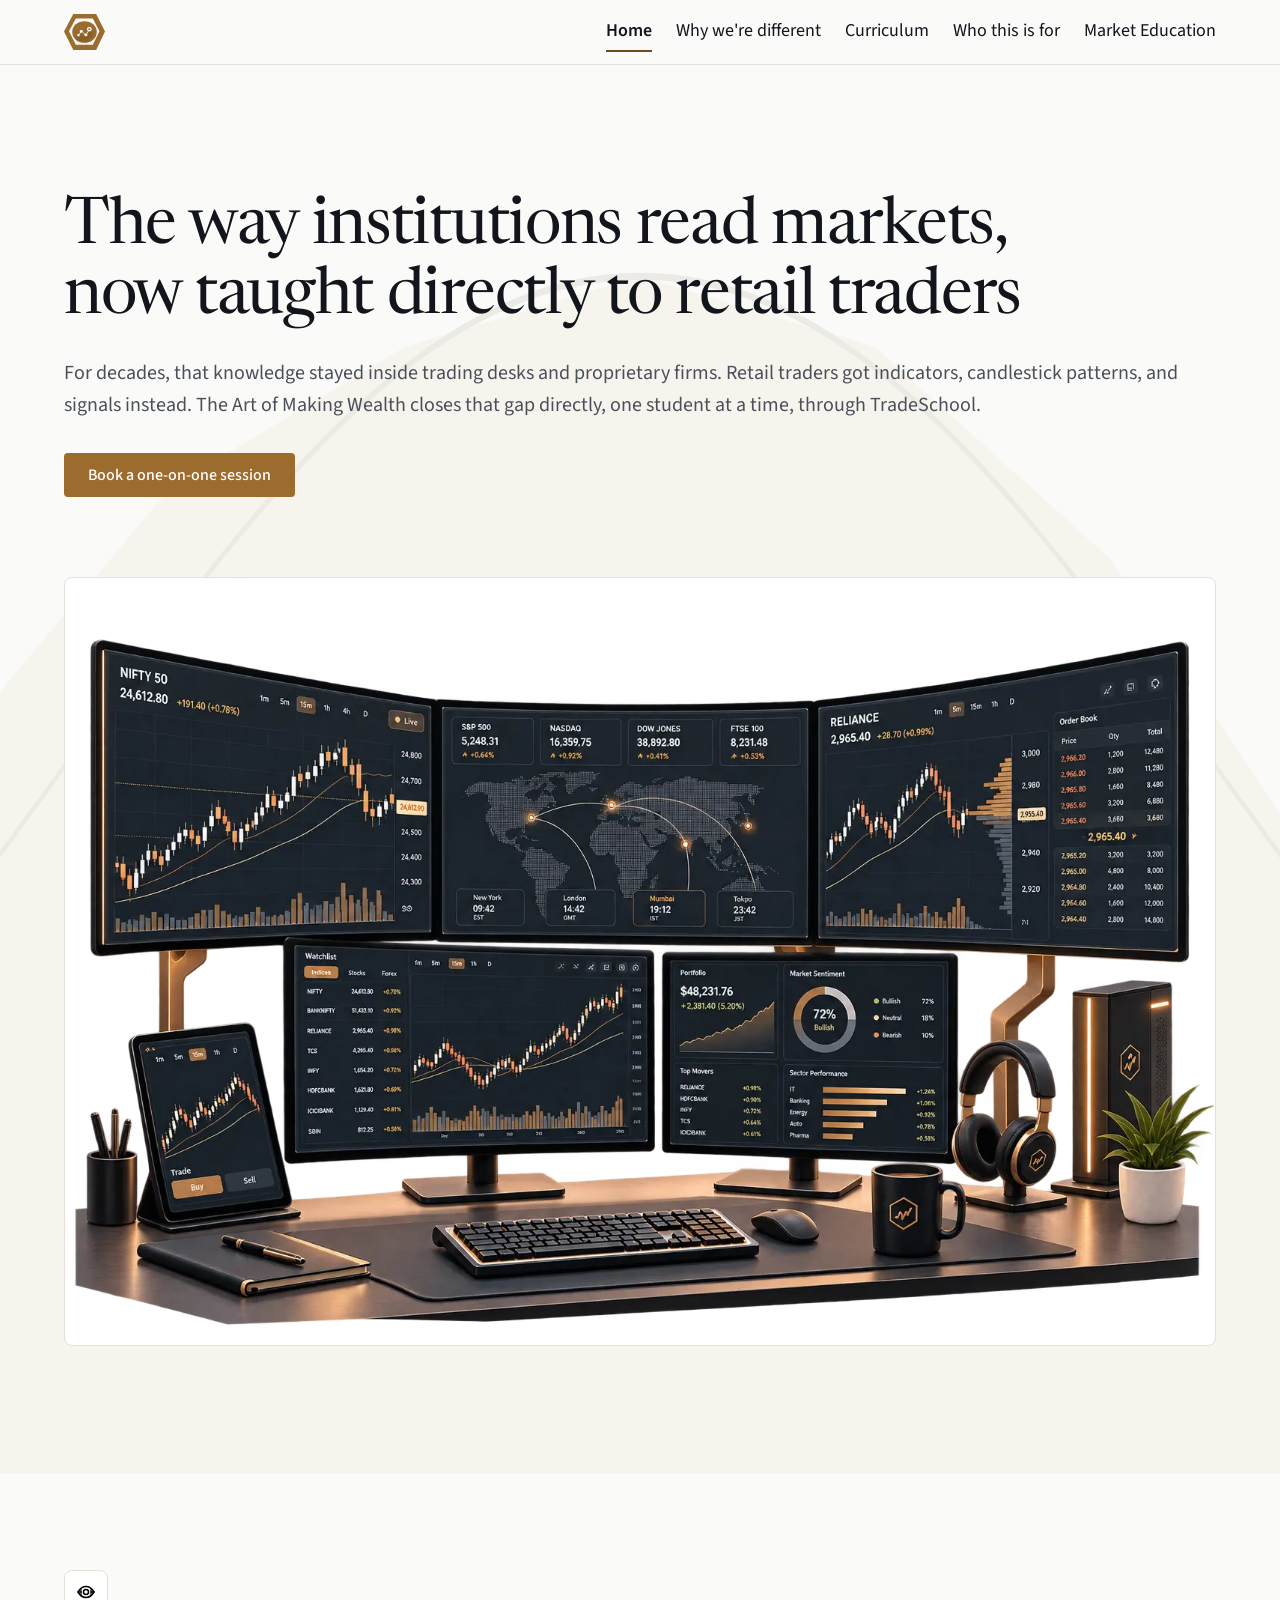
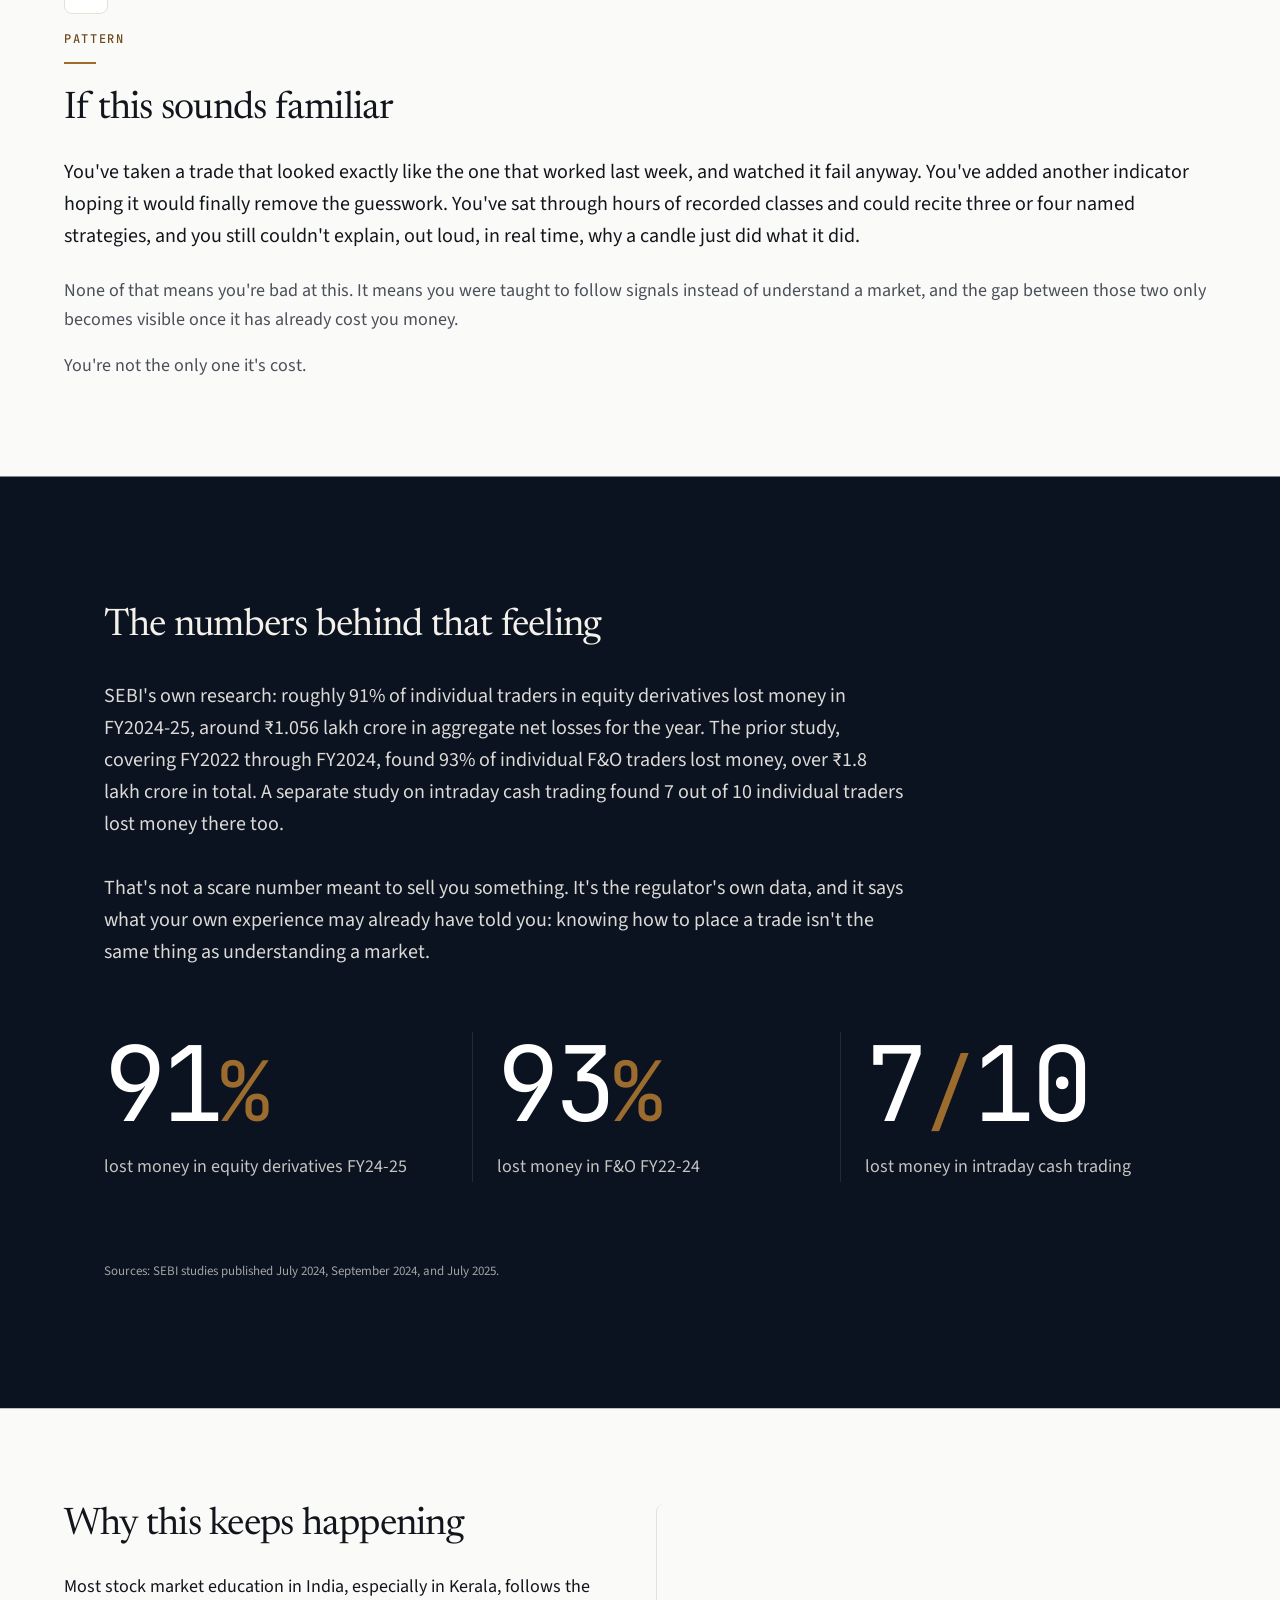
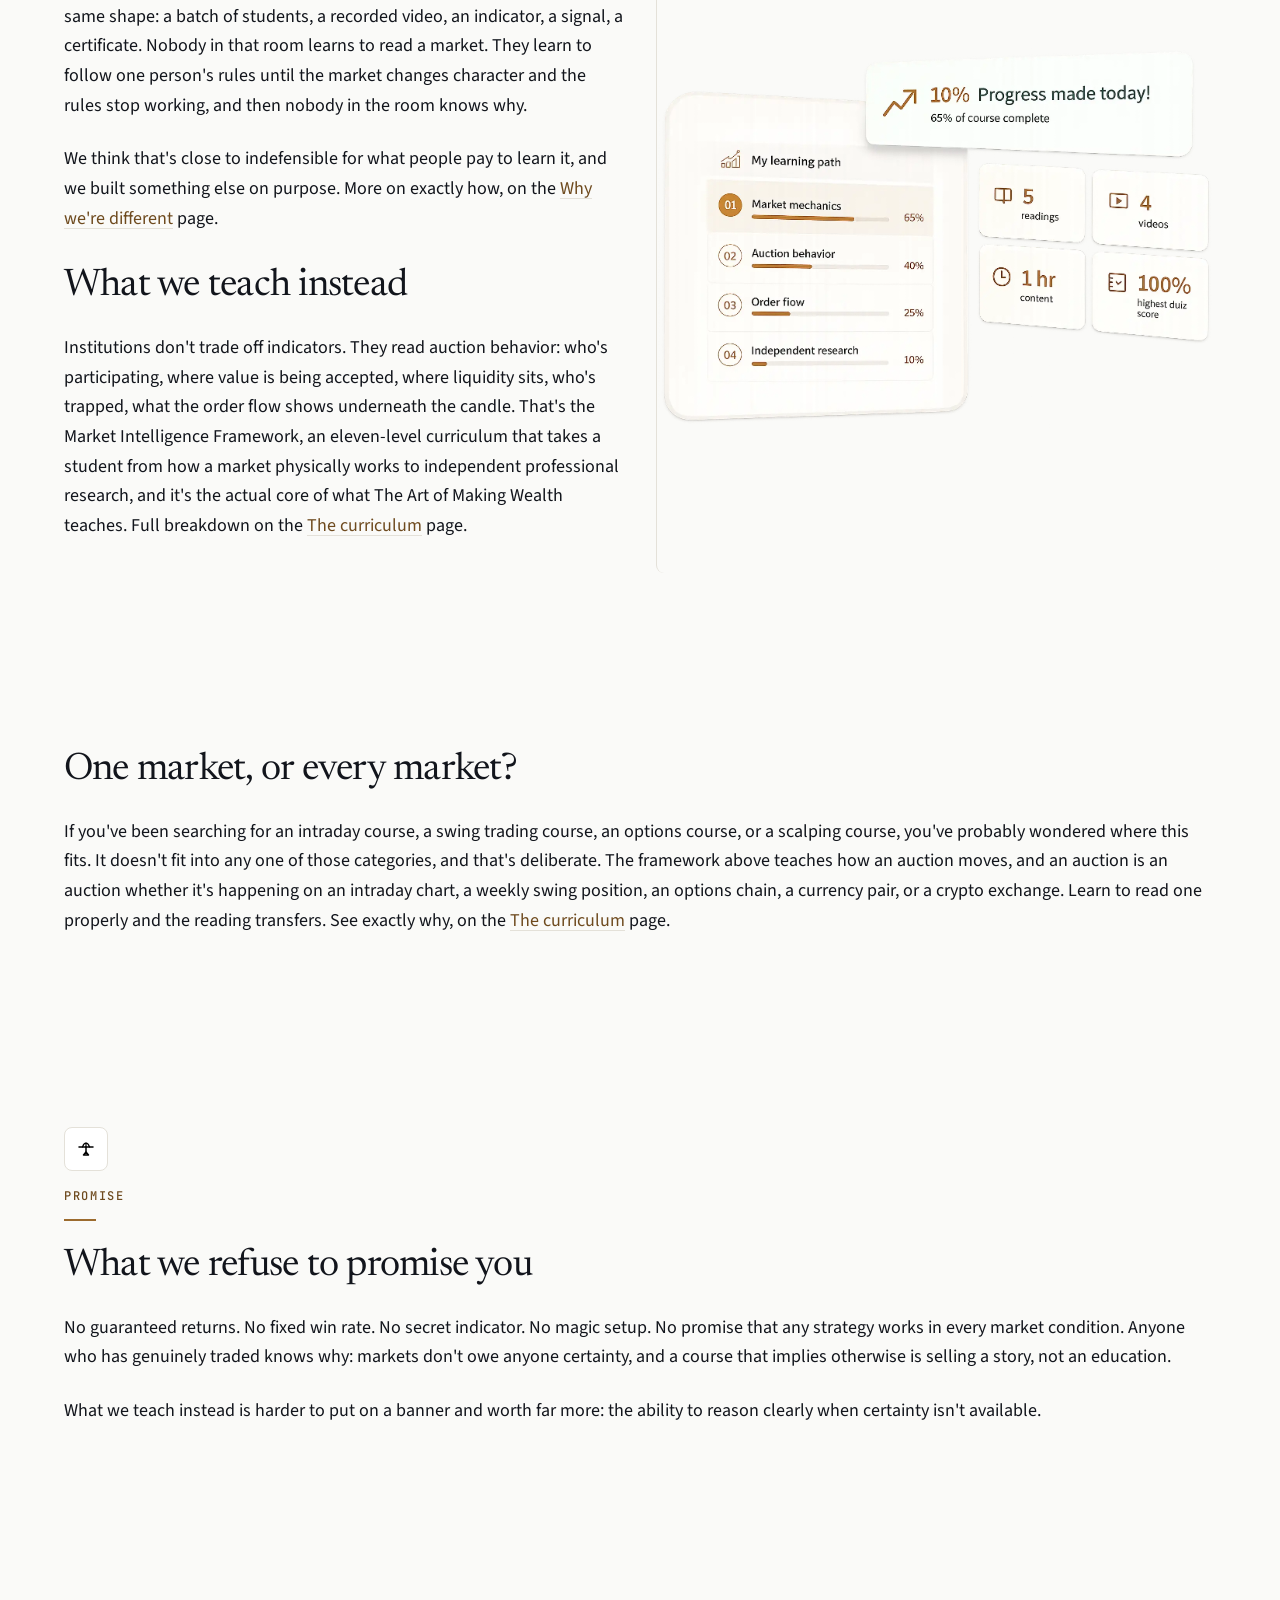
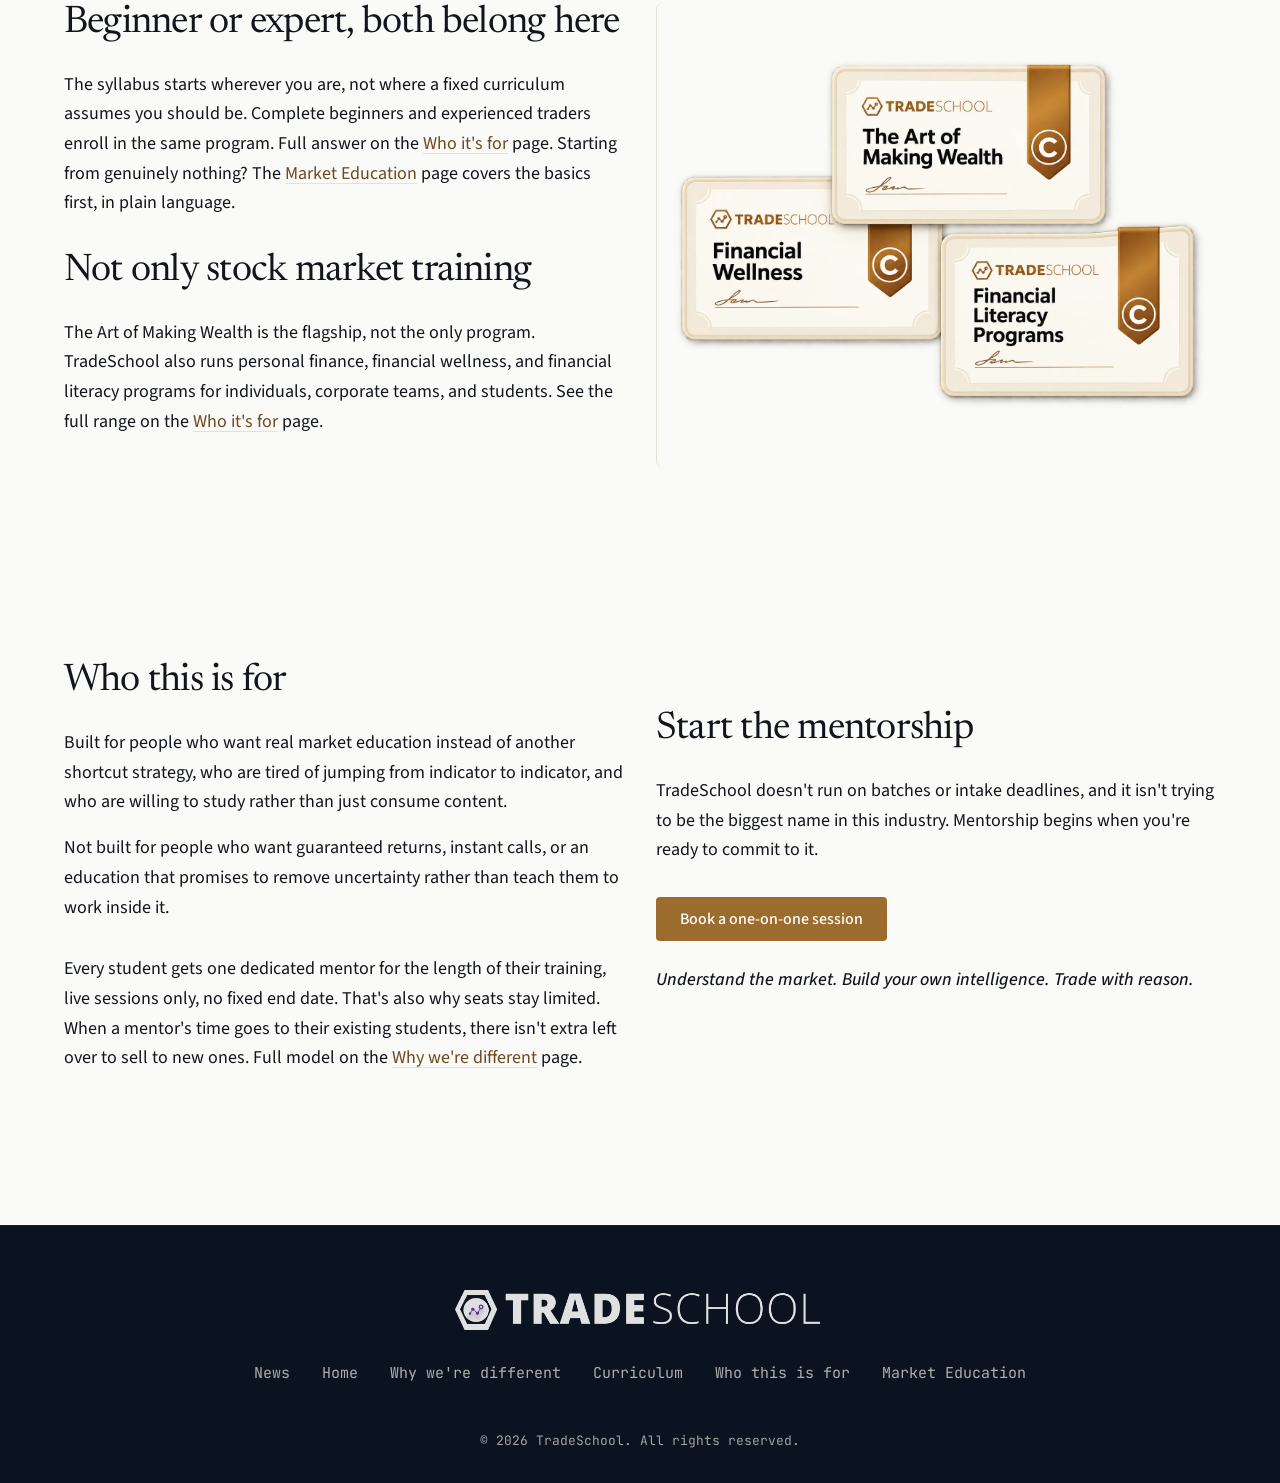
==== commit 447df978: "Font updated" ====
--- a/index.html
+++ b/index.html
@@ -13,7 +13,7 @@
   <link rel="preconnect" href="https://fonts.gstatic.com" crossorigin>
   <link rel="stylesheet" href="css/styles.css">
   <link rel="stylesheet"
-    href="https://fonts.googleapis.com/css2?family=Instrument+Sans:wght@400;500;600&family=JetBrains+Mono:wght@400;500&family=Newsreader:ital,opsz,wght@0,6..72,400;0,6..72,500;1,6..72,400;1,6..72,500&display=swap">
+    href="https://fonts.googleapis.com/css2?family=Source+Sans+3:wght@400;500;600&family=Inter:wght@400;500;600&family=JetBrains+Mono:wght@400;500&family=Newsreader:ital,opsz,wght@0,6..72,400;0,6..72,500;1,6..72,400;1,6..72,500&display=swap">
 </head>
 
 <body>
@@ -59,7 +59,7 @@
       <div class="hero-bg-overlay">
         <img src="assets/bg-auction-curve.svg" alt="" class="hero-bg-img">
       </div>
-      <h1 class="text-4xl text-5xl-desktop mb-6">The way institutions read markets, now taught directly to retail
+      <h1 class="text-4xl mb-6">The way institutions read markets, now taught directly to retail
         traders</h1>
       <p class="text-lg text-ink-muted mb-8">For decades, that knowledge stayed inside trading desks and proprietary
         firms. Retail traders got indicators, candlestick patterns, and signals instead. The Art of Making Wealth closes
--- a/css/styles.css
+++ b/css/styles.css
@@ -15,10 +15,10 @@
   --color-accent-deep: #6E4A1E;
   --color-accent-wash: #F3E9DB;
 
-  /* Typography — Tier-1 B: Instrument Sans (Google Swiss) + JetBrains Mono (Terminal) */
+  /* Typography — 3-fonts: Newsreader (header) + Source Sans 3 (body + Inter fallback) + JetBrains Mono */
   --font-display: 'Newsreader', serif;
-  --font-body: 'Instrument Sans', system-ui, sans-serif;
-  --font-mono: 'JetBrains Mono', 'IBM Plex Mono', monospace;
+  --font-body: 'Source Sans 3', 'Inter', system-ui, sans-serif;
+  --font-mono: 'JetBrains Mono', monospace;
 
   /* Spacing */
   --space-1: 4px;
@@ -104,24 +104,24 @@
 }
 
 .text-base {
-  font-size: 1rem;
+  font-size: 1.125rem;
   line-height: 1.65;
 }
 
 .text-lg {
-  font-size: 1.125rem;
+  font-size: 1.25rem;
   line-height: 1.6;
 }
 
 .text-2xl {
-  font-size: 1.75rem;
+  font-size: clamp(1.75rem, 1.693rem + 0.284vw, 1.875rem);
   line-height: 1.3;
   font-weight: 500;
   letter-spacing: -0.01em;
 }
 
 .text-3xl {
-  font-size: clamp(1.75rem, 3vw + 1rem, 2.25rem);
+  font-size: clamp(1.75rem, 1.466rem + 1.42vw, 2.375rem);
   line-height: 1.15;
   font-family: var(--font-display);
   font-weight: 400;
@@ -129,22 +129,14 @@
 }
 
 .text-4xl {
-  font-size: clamp(2.125rem, 5vw + 1rem, 3.75rem);
+  font-size: clamp(2.125rem, 1.244rem + 4.40vw, 4.0625rem);
   line-height: 1.08;
   font-family: var(--font-display);
   font-weight: 400;
   letter-spacing: -0.02em;
 }
 
-@media (min-width: 1024px) {
-  .text-5xl-desktop {
-    font-size: 3.75rem;
-    line-height: 1.05;
-    font-family: var(--font-display);
-    font-weight: 400;
-    letter-spacing: -0.03em;
-  }
-}
+
 
 h1,
 h2 {
@@ -158,6 +150,8 @@
   font-family: var(--font-body);
   font-weight: 500;
   letter-spacing: -0.01em;
+  overflow-wrap: break-word;
+  text-wrap: pretty;
 }
 
 h1 em,
@@ -442,6 +436,7 @@
   margin-left: var(--space-6);
   color: var(--color-ink);
   text-decoration: none;
+  font-size: 1.125rem;
   font-weight: 400;
   position: relative;
   padding-bottom: 2px;
@@ -708,14 +703,14 @@
 
 .stack-table-mobile .td-label {
   font-weight: 500;
-  font-size: var(--text-sm);
+  font-size: 1.125rem;
   margin-bottom: var(--space-1);
   color: var(--color-ink);
   display: block;
 }
 
 .stack-table-mobile .td-value {
-  font-size: var(--text-base);
+  font-size: 1.125rem;
   display: block;
 }
 
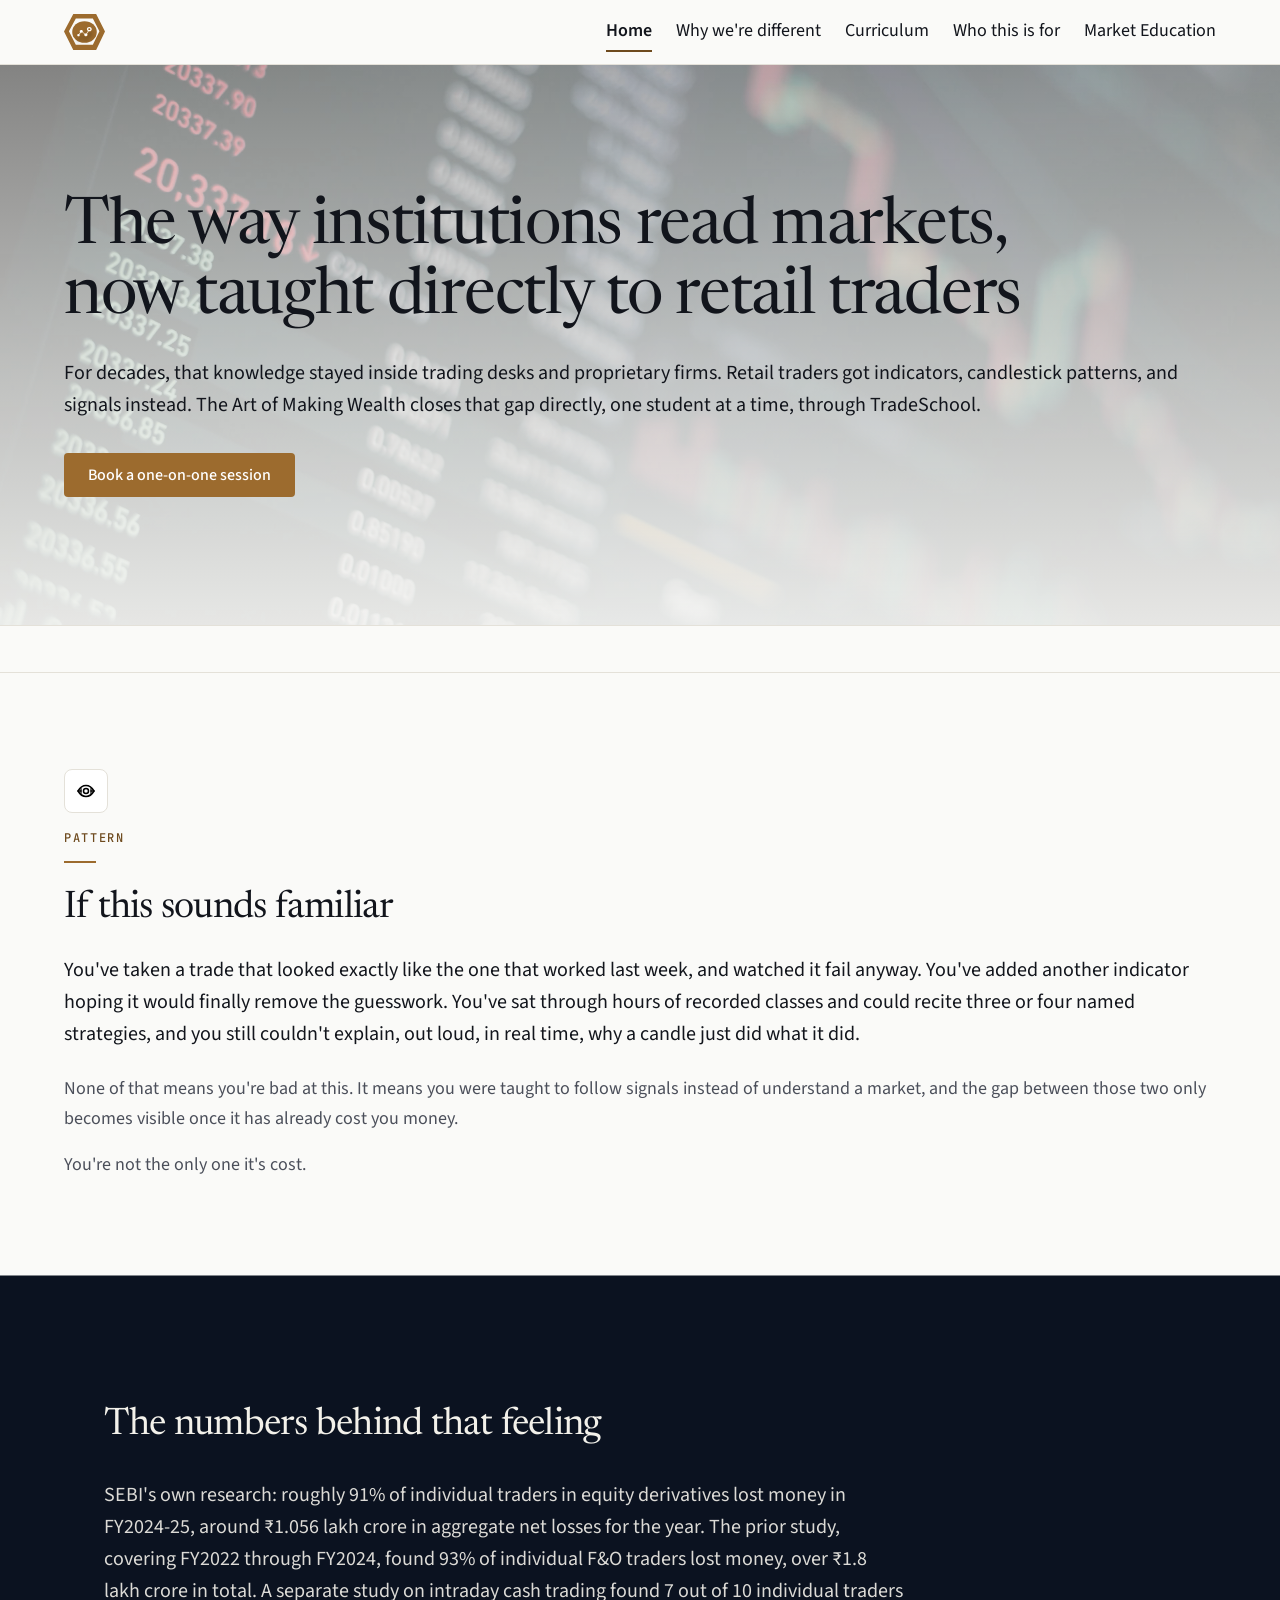
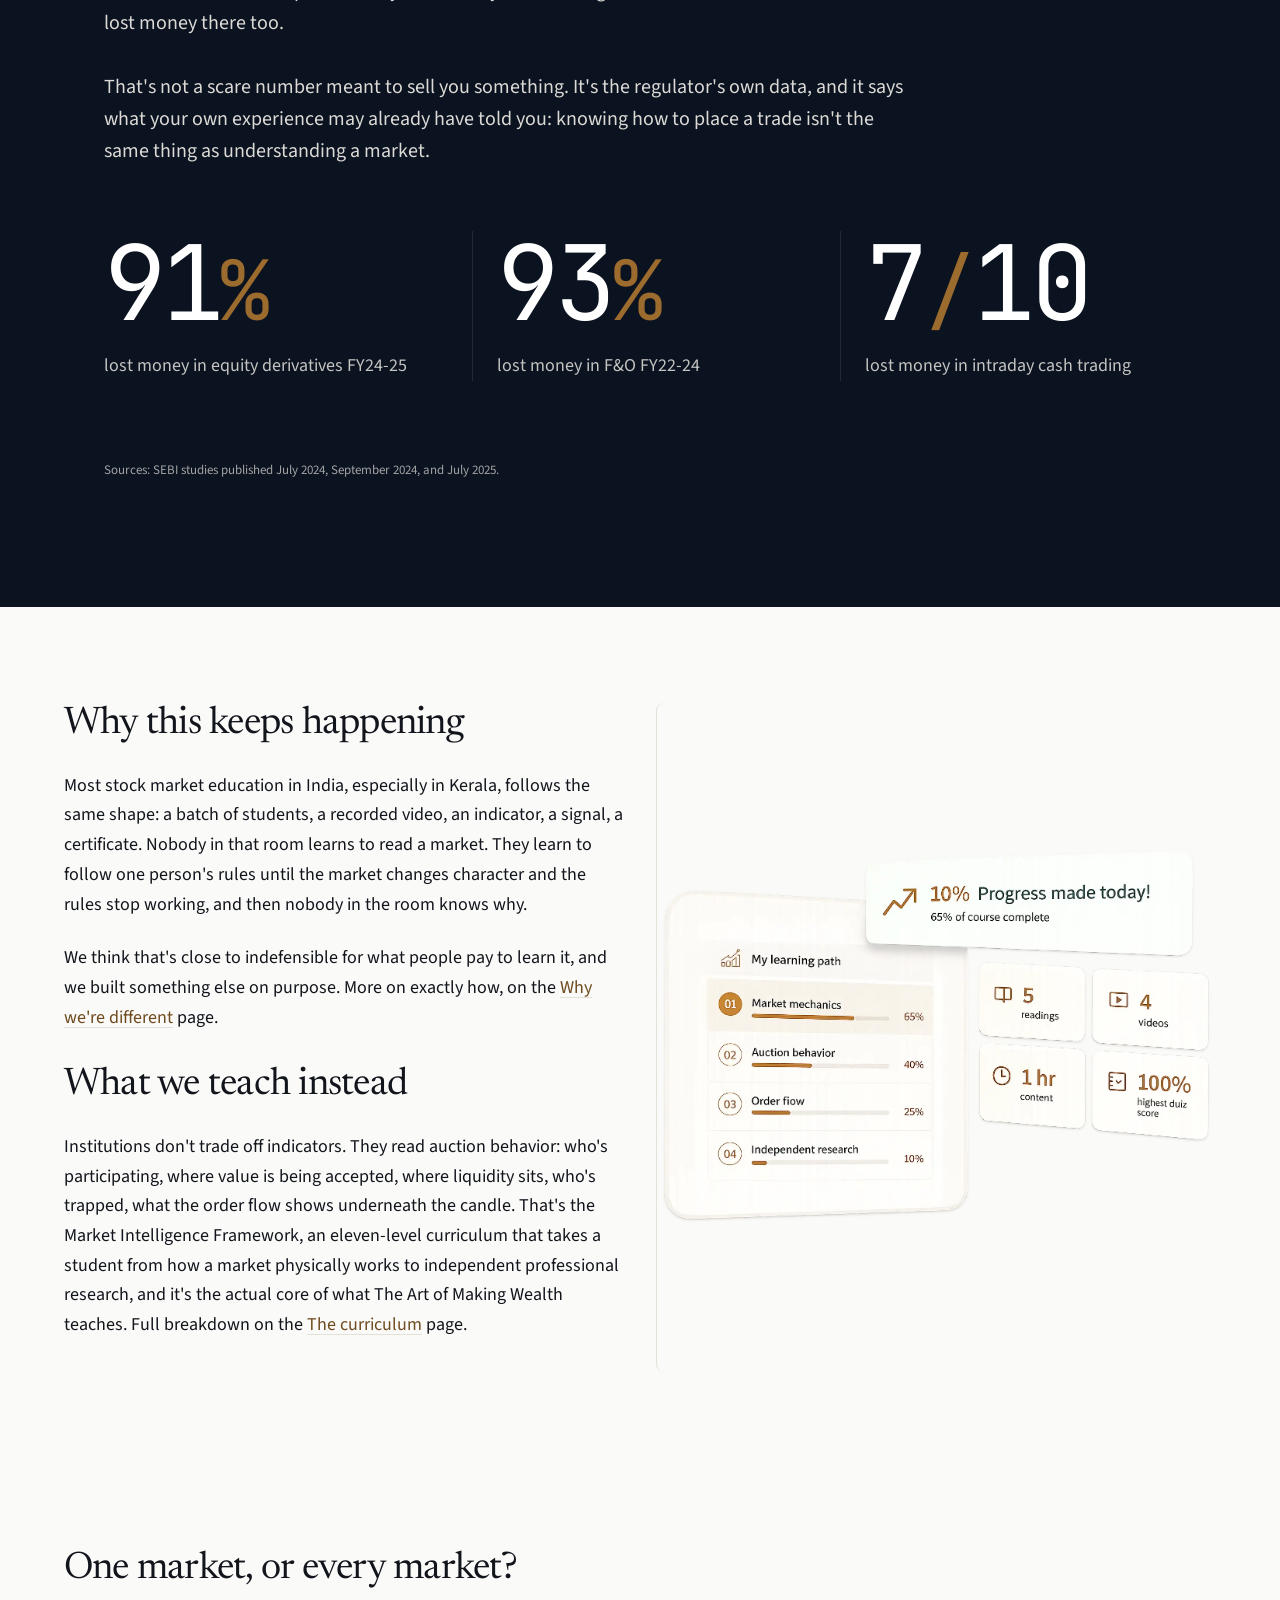
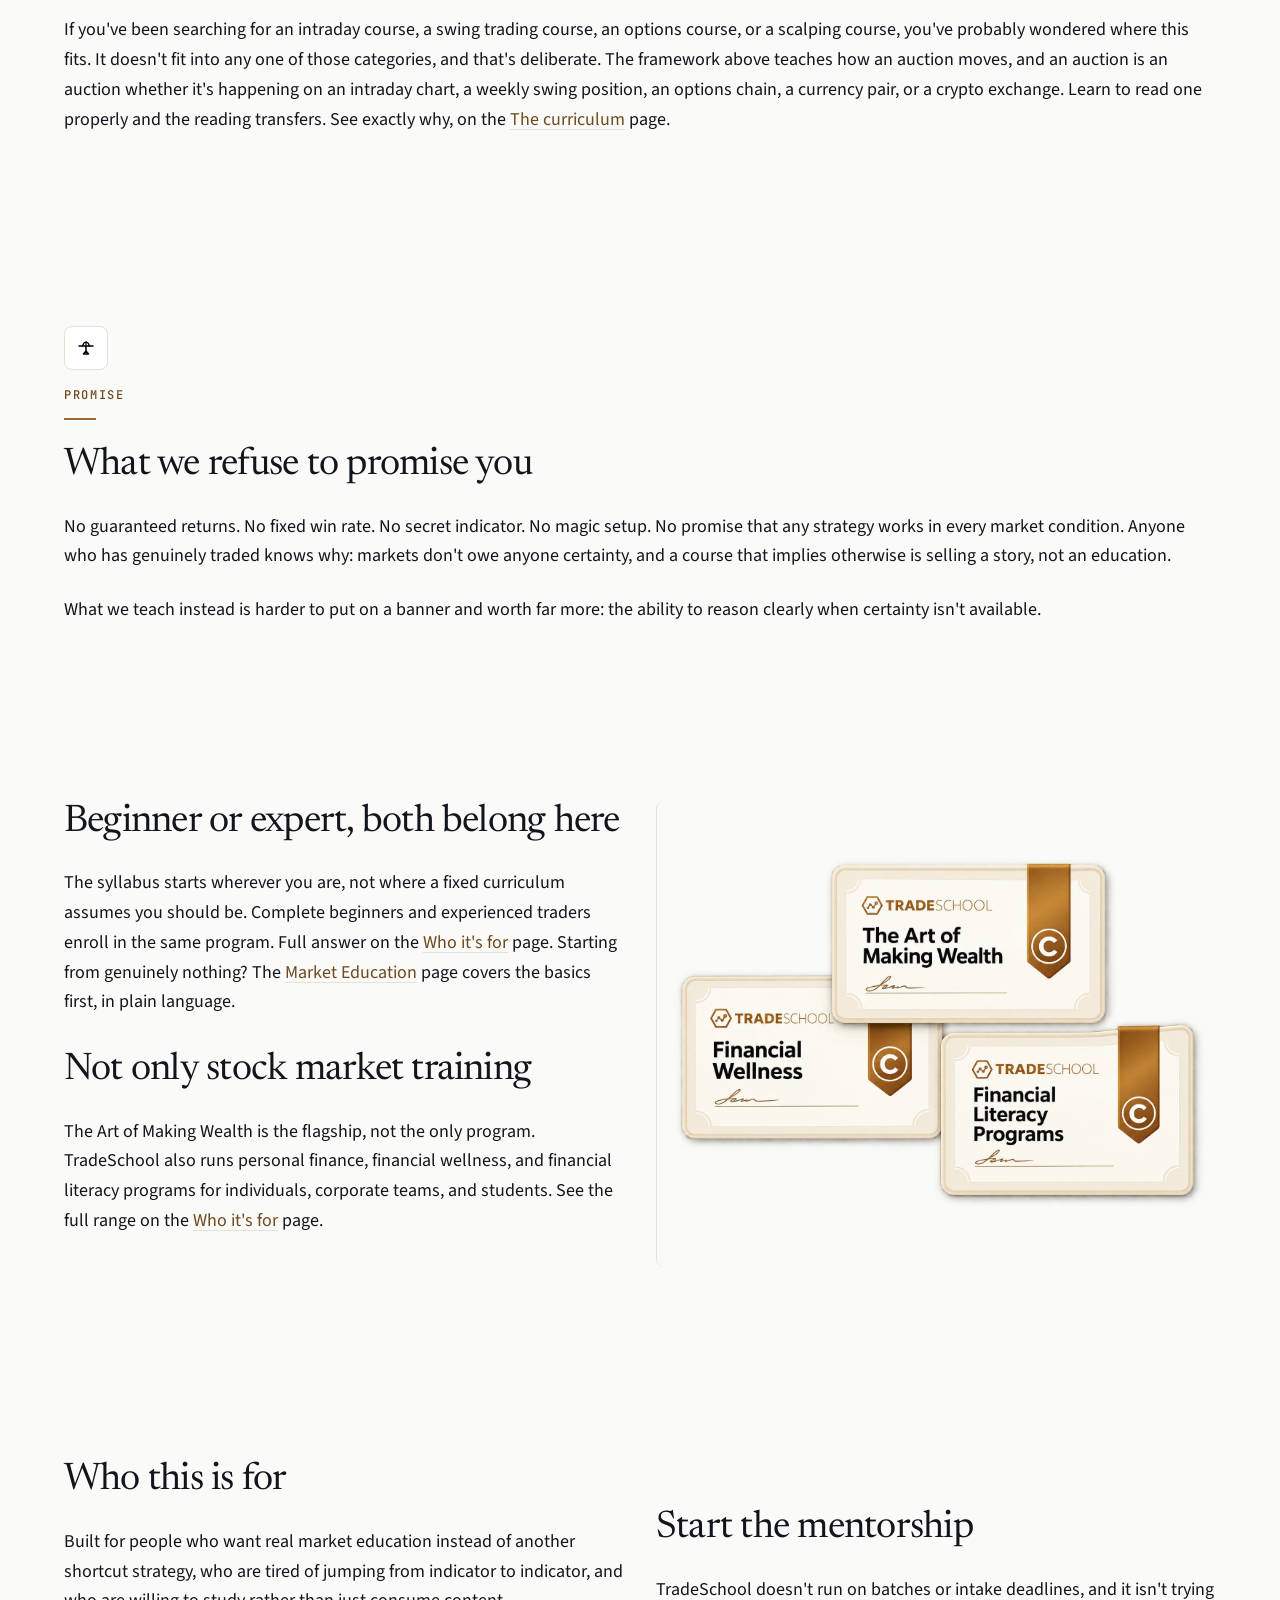
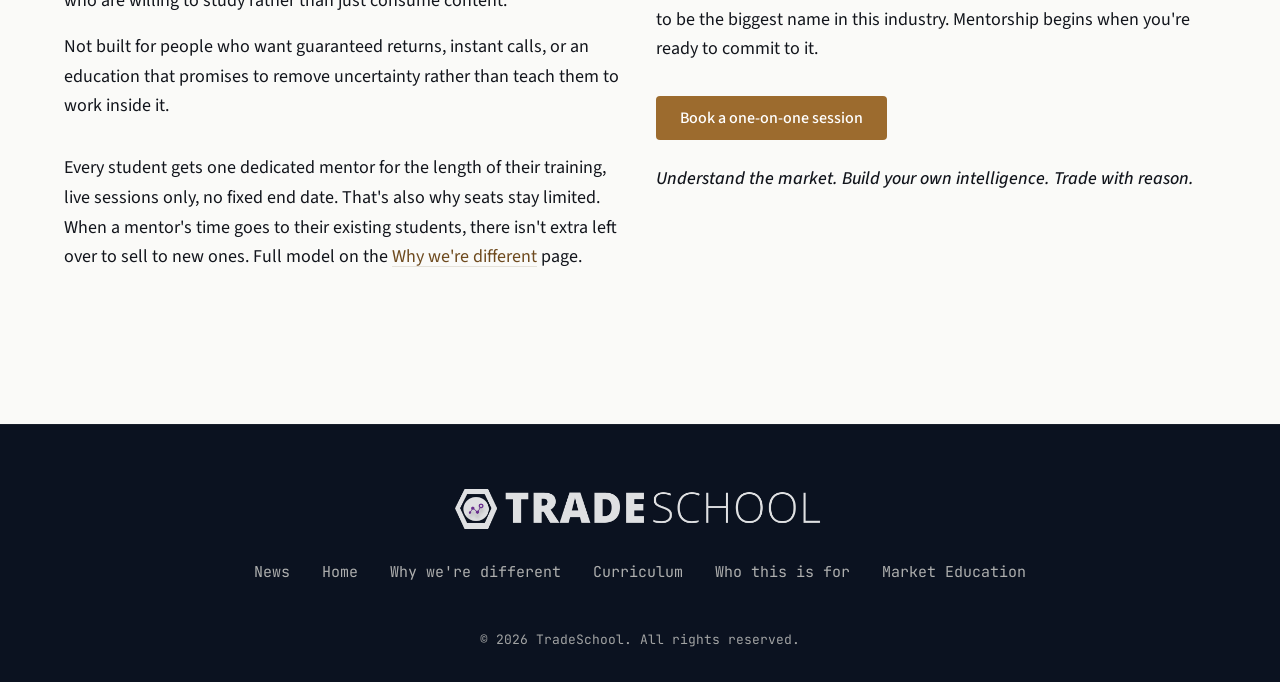
==== commit 151c2171: "Hero session updated Hero session redesign, Removed old text only hero to video background hero desi" ====
--- a/index.html
+++ b/index.html
@@ -54,24 +54,35 @@
   </nav>
 
   <main>
-    <!-- Hero Section -->
-    <section id="hero" class="section section-hero container hero">
-      <div class="hero-bg-overlay">
-        <img src="assets/bg-auction-curve.svg" alt="" class="hero-bg-img">
-      </div>
-      <h1 class="text-4xl mb-6">The way institutions read markets, now taught directly to retail
-        traders</h1>
-      <p class="text-lg text-ink-muted mb-8">For decades, that knowledge stayed inside trading desks and proprietary
-        firms. Retail traders got indicators, candlestick patterns, and signals instead. The Art of Making Wealth closes
-        that gap directly, one student at a time, through TradeSchool.</p>
-
-      <a href="https://wa.me/919481369078" target="_blank" rel="noopener noreferrer" class="btn-primary mb-12">Book a
-        one-on-one session</a>
-
-      <figure class="hero-img">
-        <img src="assets/hero-home.webp" alt="Real, annotated order-flow chart" fetchpriority="high">
-      </figure>
-    </section>
+    <!-- Hero Section — video background (full-screen) -->
+    <section id="hero" class="section-hero hero hero--video">
+      <div class="hero-video-wrap" aria-hidden="true">
+        <video class="hero-bg-video" autoplay muted loop playsinline preload="metadata" poster="assets/hero-home.webp" disablePictureInPicture>
+          <source src="assets/hero-home.webm" type="video/webm">
+          <source src="assets/hero-home.mp4" type="video/mp4">
+          <img src="assets/hero-home.webp" alt="">
+        </video>
+        <div class="hero-video-overlay"></div>
+      </div>
+      <div class="container hero-content">
+        <h1 class="text-4xl mb-6">The way institutions read markets, now taught directly to retail
+          traders</h1>
+        <p class="text-lg text-ink mb-8">For decades, that knowledge stayed inside trading desks and proprietary
+          firms. Retail traders got indicators, candlestick patterns, and signals instead. The Art of Making Wealth closes
+          that gap directly, one student at a time, through TradeSchool.</p>
+
+        <a href="https://wa.me/919481369078" target="_blank" rel="noopener noreferrer" class="btn-primary">Book a
+          one-on-one session</a>
+      </div>
+    </section>
+
+    <!-- TradingView Ticker Tape — full-bleed zero padding below hero -->
+    <section class="ticker-tape ticker-tape--full-bleed" aria-label="Market ticker tape" role="region">
+      <div class="ticker-tape__inner">
+        <tv-ticker-tape symbols="FOREXCOM:SPXUSD,FOREXCOM:NSXUSD,FOREXCOM:DJI,FX:EURUSD,BITSTAMP:BTCUSD,BITSTAMP:ETHUSD,CMCMARKETS:GOLD" item-size="compact" transparent></tv-ticker-tape>
+      </div>
+    </section>
+    <script type="module" src="https://widgets.tradingview-widget.com/w/en/tv-ticker-tape.js"></script>
 
     <!-- Sticky Mobile CTA Bar -->
     <div id="sticky-cta-bar" class="sticky-cta-bar">
--- a/css/styles.css
+++ b/css/styles.css
@@ -319,6 +319,16 @@
     padding-top: var(--space-32);
     padding-bottom: var(--space-32);
   }
+
+  .hero--video.section-hero {
+    padding-top: 64px;
+    padding-bottom: 64px;
+  }
+}
+
+.hero--video.section-hero {
+  padding-top: var(--space-16);
+  padding-bottom: var(--space-16);
 }
 
 .grid {
@@ -967,6 +977,44 @@
   }
 }
 
+/* Ticker Tape — full-bleed zero padding, transparent compact */
+.ticker-tape--full-bleed {
+  position: relative;
+  background-color: var(--color-canvas);
+  box-shadow: 0 0 0 100vmax var(--color-canvas);
+  clip-path: inset(0 -100vmax);
+  border-top: 1px solid var(--color-border);
+  border-bottom: 1px solid var(--color-border);
+  padding: 0;
+  margin: 0;
+  min-height: 46px;
+  display: flex;
+  align-items: center;
+  overflow: hidden;
+  overflow-x: clip;
+  z-index: 1;
+}
+
+.ticker-tape__inner {
+  width: 100%;
+  min-height: 46px;
+  display: flex;
+  align-items: center;
+  padding: 0;
+  margin: 0;
+}
+
+.ticker-tape__inner tv-ticker-tape {
+  display: block;
+  width: 100%;
+}
+
+@media (prefers-reduced-motion: reduce) {
+  tv-ticker-tape {
+    animation: none;
+  }
+}
+
 /* Image styles */
 img {
   max-width: 100%;
@@ -1137,6 +1185,83 @@
   opacity: 0.6;
 }
 
+/* Hero video background — index only (.hero--video) — fixed height irrespective of video, WCAG 1.4.4/1.4.10 safe */
+.hero--video {
+  min-height: 480px;
+  max-height: 80vh;
+  max-height: 80dvh;
+  height: auto;
+  width: 100%;
+  display: flex;
+  flex-direction: column;
+  justify-content: center;
+  overflow: visible;
+}
+
+.hero-content {
+  position: relative;
+  z-index: 1;
+}
+
+@media (min-width: 640px) {
+  .hero--video {
+    min-height: 480px;
+    max-height: 75vh;
+    max-height: 75dvh;
+  }
+}
+
+@media (min-width: 1024px) {
+  .hero--video {
+    min-height: 560px;
+    max-height: 720px;
+    max-height: min(720px, 75dvh);
+  }
+}
+
+.hero-video-wrap {
+  position: absolute;
+  inset: 0;
+  z-index: 0;
+  overflow: hidden;
+  background-color: var(--color-canvas);
+  pointer-events: none;
+}
+
+.hero-bg-video {
+  width: 100%;
+  height: 100%;
+  object-fit: cover;
+  object-position: center;
+  display: block;
+}
+
+.hero-video-overlay {
+  position: absolute;
+  inset: 0;
+  background: linear-gradient(180deg, rgba(250, 250, 248, 0.52) 0%, rgba(250, 250, 248, 0.76) 55%, rgba(250, 250, 248, 0.92) 100%);
+}
+
+
+
+@media (prefers-reduced-motion: reduce) {
+  .hero-bg-video {
+    display: none;
+  }
+
+  .hero-video-wrap {
+    background-image: url("../assets/hero-home.webp");
+    background-size: cover;
+    background-position: center;
+  }
+}
+
+@media (max-width: 640px) {
+  .hero-video-overlay {
+    background: rgba(250, 250, 248, 0.84);
+  }
+}
+
 .logo-header-img {
   height: 36px;
   width: auto;
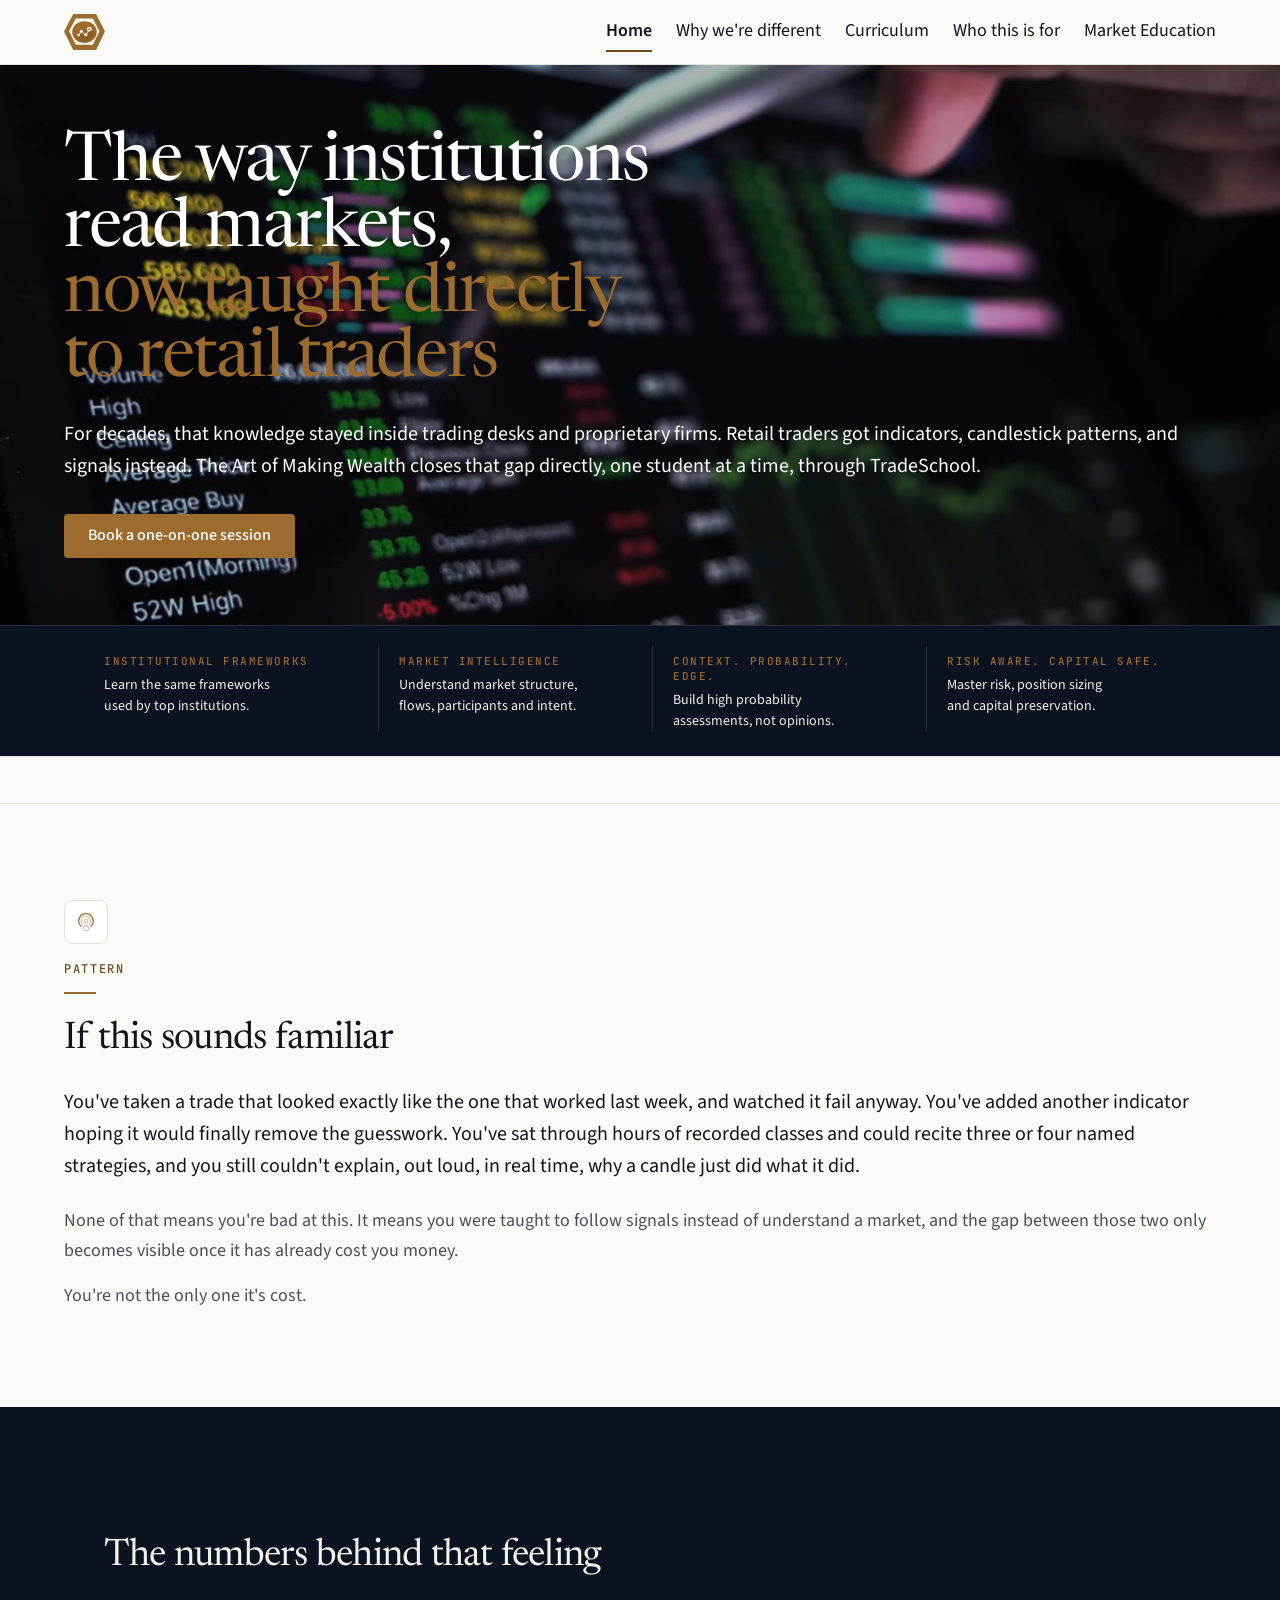
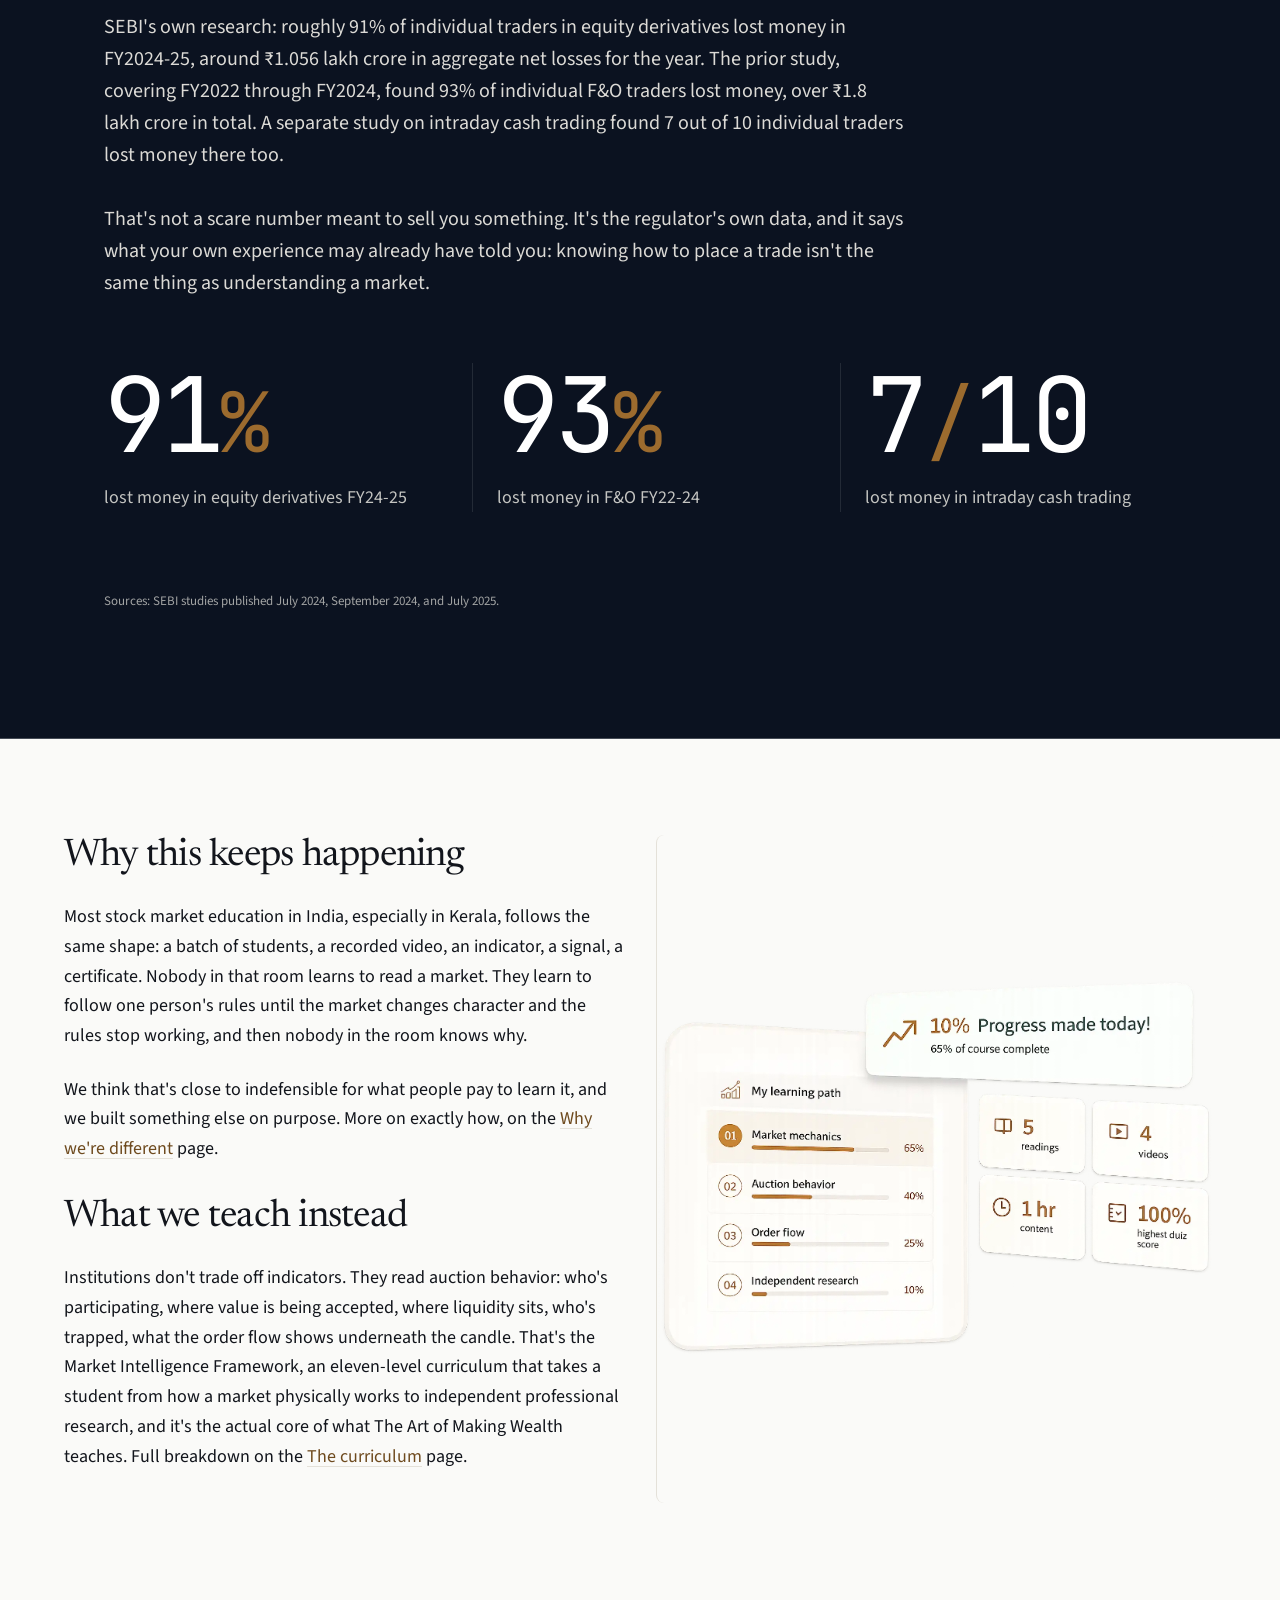
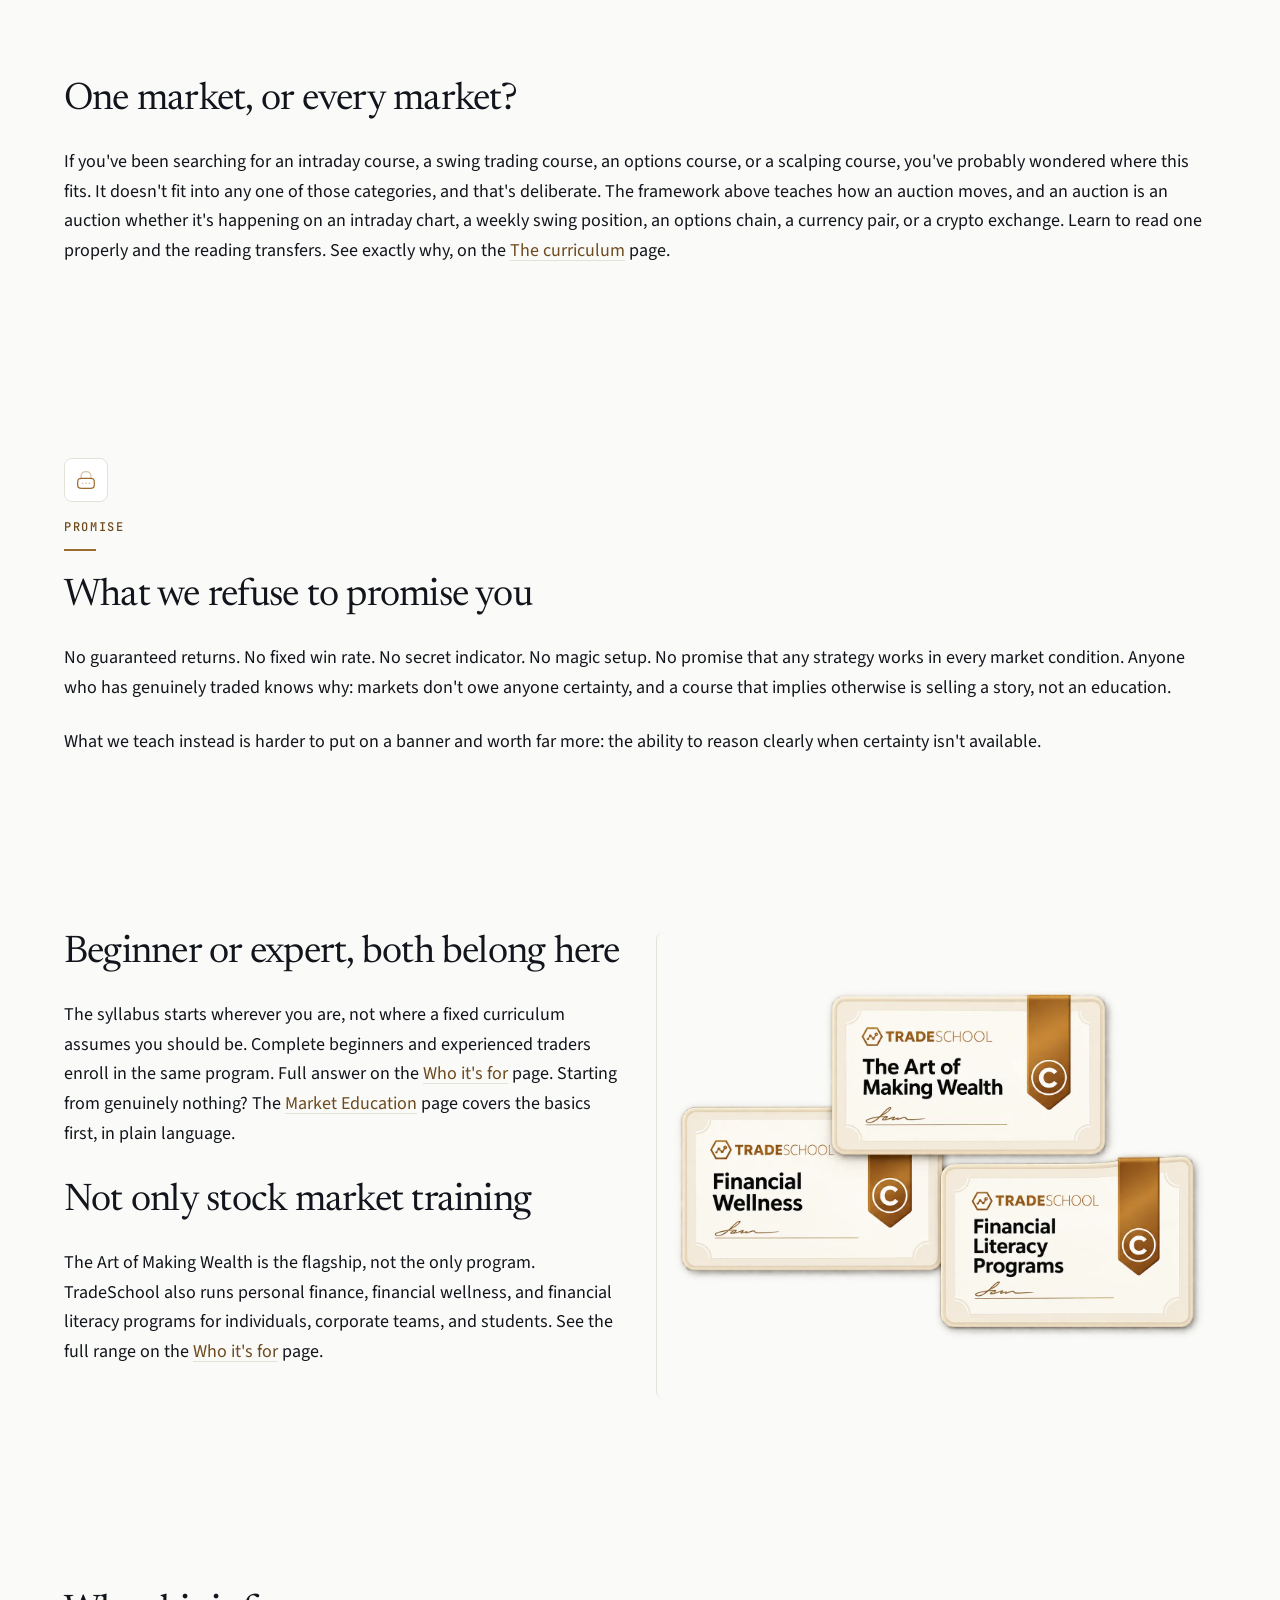
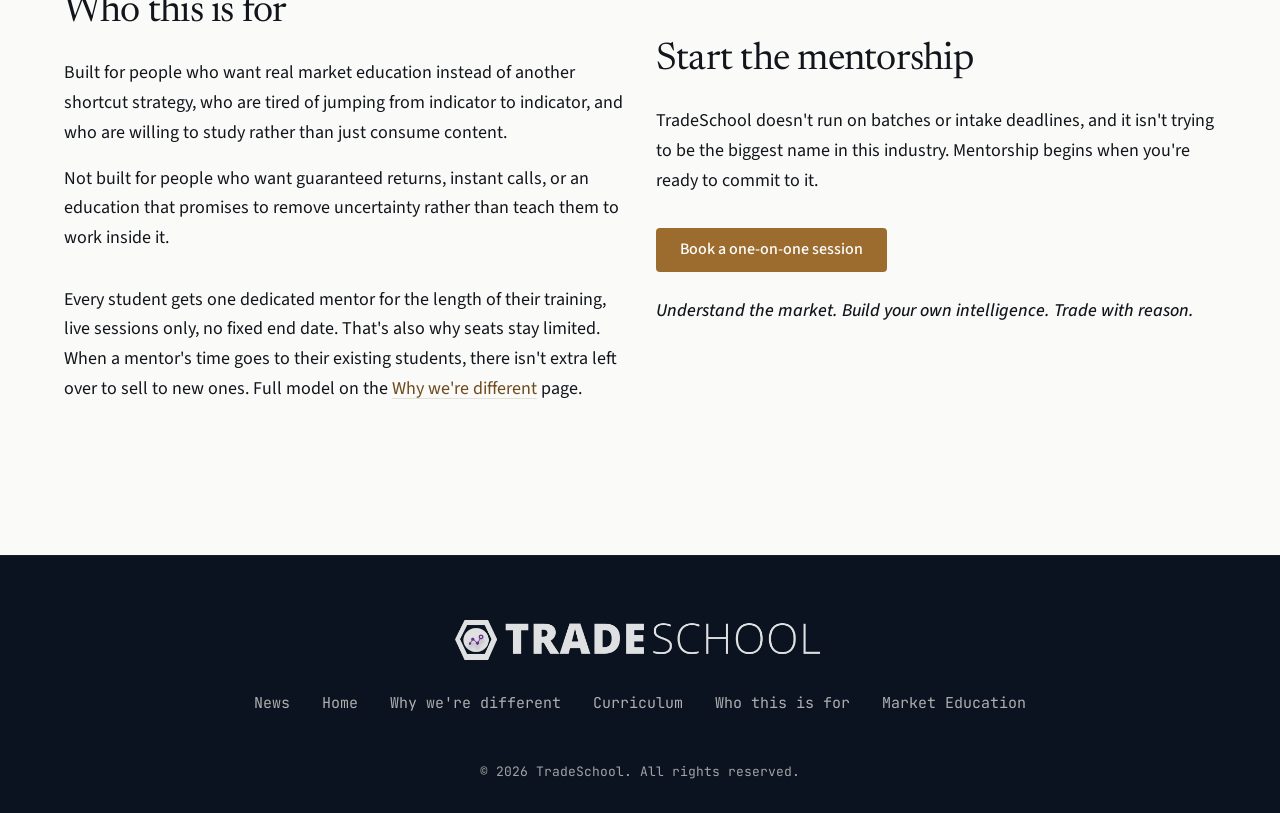
==== commit be072f0c: "Hero session redesign in all pages" ====
--- a/index.html
+++ b/index.html
@@ -11,7 +11,7 @@
     href="data:image/svg+xml,%3Csvg xmlns='http://www.w3.org/2000/svg' viewBox='0 0 64 64'%3E%3Crect width='64' height='64' rx='12' fill='%239C6B2E'/%3E%3Ctext x='32' y='44' font-family='Georgia,serif' font-size='36' fill='%23FAFAF8' text-anchor='middle'%3ET%3C/text%3E%3C/svg%3E">
   <link rel="preconnect" href="https://fonts.googleapis.com">
   <link rel="preconnect" href="https://fonts.gstatic.com" crossorigin>
-  <link rel="stylesheet" href="css/styles.css">
+  <link rel="stylesheet" href="css/styles.css">
   <link rel="stylesheet"
     href="https://fonts.googleapis.com/css2?family=Source+Sans+3:wght@400;500;600&family=Inter:wght@400;500;600&family=JetBrains+Mono:wght@400;500&family=Newsreader:ital,opsz,wght@0,6..72,400;0,6..72,500;1,6..72,400;1,6..72,500&display=swap">
 </head>
@@ -57,7 +57,8 @@
     <!-- Hero Section — video background (full-screen) -->
     <section id="hero" class="section-hero hero hero--video">
       <div class="hero-video-wrap" aria-hidden="true">
-        <video class="hero-bg-video" autoplay muted loop playsinline preload="metadata" poster="assets/hero-home.webp" disablePictureInPicture>
+        <video class="hero-bg-video" autoplay muted loop playsinline preload="metadata" poster="assets/hero-home.webp"
+          disablePictureInPicture>
           <source src="assets/hero-home.webm" type="video/webm">
           <source src="assets/hero-home.mp4" type="video/mp4">
           <img src="assets/hero-home.webp" alt="">
@@ -65,21 +66,47 @@
         <div class="hero-video-overlay"></div>
       </div>
       <div class="container hero-content">
-        <h1 class="text-4xl mb-6">The way institutions read markets, now taught directly to retail
-          traders</h1>
+        <h1 class="text-4xl mb-6 hero-shared__title">
+          <span class="hero-shared__title--white">The way institutions</span><br>
+          <span class="hero-shared__title--white">read markets,</span><br>
+          <span class="hero-shared__title--accent">now taught directly<br>to retail traders</span>
+        </h1>
         <p class="text-lg text-ink mb-8">For decades, that knowledge stayed inside trading desks and proprietary
-          firms. Retail traders got indicators, candlestick patterns, and signals instead. The Art of Making Wealth closes
+          firms. Retail traders got indicators, candlestick patterns, and signals instead. The Art of Making Wealth
+          closes
           that gap directly, one student at a time, through TradeSchool.</p>
 
         <a href="https://wa.me/919481369078" target="_blank" rel="noopener noreferrer" class="btn-primary">Book a
           one-on-one session</a>
+      </div>
+    </section>
+
+    <!-- Hero Features Bar — extension of hero (identical 5 tabs as why) -->
+    <section class="hero-features-bar full-bleed-section" aria-label="Key differentiators">
+      <div class="hero-features-bar__inner full-bleed-content">
+        <div class="hero-shared__features" role="list">
+          <div class="hero-shared__feat" role="listitem"><span class="hero-shared__feat-kicker">INSTITUTIONAL
+              FRAMEWORKS</span><span class="hero-shared__feat-value">Learn the same frameworks<br>used by top
+              institutions.</span></div>
+          <div class="hero-shared__feat" role="listitem"><span class="hero-shared__feat-kicker">MARKET
+              INTELLIGENCE</span><span class="hero-shared__feat-value">Understand market structure,<br>flows,
+              participants and intent.</span></div>
+          <div class="hero-shared__feat" role="listitem"><span class="hero-shared__feat-kicker">CONTEXT. PROBABILITY.
+              EDGE.</span><span class="hero-shared__feat-value">Build high probability<br>assessments, not
+              opinions.</span></div>
+          <div class="hero-shared__feat" role="listitem"><span class="hero-shared__feat-kicker">RISK AWARE. CAPITAL
+              SAFE.</span><span class="hero-shared__feat-value">Master risk, position sizing<br>and capital
+              preservation.</span></div>
+        </div>
       </div>
     </section>
 
     <!-- TradingView Ticker Tape — full-bleed zero padding below hero -->
     <section class="ticker-tape ticker-tape--full-bleed" aria-label="Market ticker tape" role="region">
       <div class="ticker-tape__inner">
-        <tv-ticker-tape symbols="FOREXCOM:SPXUSD,FOREXCOM:NSXUSD,FOREXCOM:DJI,FX:EURUSD,BITSTAMP:BTCUSD,BITSTAMP:ETHUSD,CMCMARKETS:GOLD" item-size="compact" transparent></tv-ticker-tape>
+        <tv-ticker-tape
+          symbols="FOREXCOM:SPXUSD,FOREXCOM:NSXUSD,FOREXCOM:DJI,FX:EURUSD,BITSTAMP:BTCUSD,BITSTAMP:ETHUSD,CMCMARKETS:GOLD"
+          item-size="compact" transparent></tv-ticker-tape>
       </div>
     </section>
     <script type="module" src="https://widgets.tradingview-widget.com/w/en/tv-ticker-tape.js"></script>
@@ -93,9 +120,12 @@
     <!-- If this sounds familiar -->
     <section class="section section--md container">
       <div class="section-icon mb-4" aria-hidden="true">
-        <img src="assets/icon-lens.svg" alt="" class="section-icon-img" width="20" height="20" loading="lazy" decoding="async">
-      </div>
-      <span class="eyebrow">PATTERN</span><div class="section-rule"></div><h2 class="text-3xl mb-6">If this sounds familiar</h2>
+        <img src="assets/icon-lens.svg" alt="" class="section-icon-img" width="20" height="20" loading="lazy"
+          decoding="async">
+      </div>
+      <span class="eyebrow">PATTERN</span>
+      <div class="section-rule"></div>
+      <h2 class="text-3xl mb-6">If this sounds familiar</h2>
       <p class="text-lg text-ink mb-6">You've taken a trade that looked exactly like the one that worked last week, and
         watched it fail anyway. You've added another indicator hoping it would finally remove the guesswork. You've sat
         through hours of recorded classes and could recite three or four named strategies, and you still couldn't
@@ -167,10 +197,10 @@
 
         <!-- lg-col-start-8 intentionally omitted: it was an undefined no-op class and auto-placement already renders this column at cols 7-12. -->
         <div class="lg-col-span-6">
-<figure class="bg-canvas rounded-lg flex items-center justify-center grid-media diagram-figure">
-              <img src="assets/diagram-eleven-levels.webp" alt="Eleven-level progression graphic" loading="lazy"
-                decoding="async">
-            </figure>
+          <figure class="bg-canvas rounded-lg flex items-center justify-center grid-media diagram-figure">
+            <img src="assets/diagram-eleven-levels.webp" alt="Eleven-level progression graphic" loading="lazy"
+              decoding="async">
+          </figure>
         </div>
       </div>
     </section>
@@ -189,9 +219,12 @@
     <!-- What we refuse to promise you -->
     <section class="section section--sm container">
       <div class="section-icon mb-4" aria-hidden="true">
-        <img src="assets/icon-scale.svg" alt="" class="section-icon-img" width="20" height="20" loading="lazy" decoding="async">
-      </div>
-      <span class="eyebrow">PROMISE</span><div class="section-rule"></div><h2 class="text-3xl mb-6">What we refuse to promise you</h2>
+        <img src="assets/icon-scale.svg" alt="" class="section-icon-img" width="20" height="20" loading="lazy"
+          decoding="async">
+      </div>
+      <span class="eyebrow">PROMISE</span>
+      <div class="section-rule"></div>
+      <h2 class="text-3xl mb-6">What we refuse to promise you</h2>
       <p class="text-base text-ink mb-6">No guaranteed returns. No fixed win rate. No secret indicator. No magic setup.
         No promise that any strategy works in every market condition. Anyone who has genuinely traded knows why: markets
         don't owe anyone certainty, and a course that implies otherwise is selling a story, not an education.</p>
@@ -215,10 +248,10 @@
             teams, and students. See the full range on the <a href="who-its-for.html">Who it's for</a> page.</p>
         </div>
         <div class="lg-col-span-6">
-<figure class="bg-canvas rounded-lg flex items-center justify-center grid-media diagram-figure">
-              <img src="assets/programs-overview.webp" alt="TradeSchool programs overview" loading="lazy"
-                decoding="async">
-            </figure>
+          <figure class="bg-canvas rounded-lg flex items-center justify-center grid-media diagram-figure">
+            <img src="assets/programs-overview.webp" alt="TradeSchool programs overview" loading="lazy"
+              decoding="async">
+          </figure>
         </div>
       </div>
     </section>
--- a/css/styles.css
+++ b/css/styles.css
@@ -358,7 +358,9 @@
 
 /* Mobile & tablet: image above section text */
 @media (max-width: 1023px) {
-  .grid > .grid-media { order: -1; }
+  .grid>.grid-media {
+    order: -1;
+  }
 }
 
 /* NOTE: .lg-col-start-8 is intentionally NOT defined */
@@ -1203,11 +1205,43 @@
   z-index: 1;
 }
 
+@media (max-width: 1023.98px) {
+  .hero--video .hero-content .text-lg {
+    font-size: 1rem;
+    line-height: 1.65;
+  }
+}
+
 @media (min-width: 640px) {
   .hero--video {
     min-height: 480px;
     max-height: 75vh;
     max-height: 75dvh;
+  }
+}
+
+@media (max-width: 640px) {
+  .hero--video .hero-content .text-lg.mb-8 {
+    margin-bottom: 24px;
+  }
+
+  .hero--video .container.hero-content {
+    padding-left: 12px;
+    padding-right: 12px;
+    max-width: none;
+    width: 100%;
+  }
+
+  .hero--video .hero-content {
+    max-width: none;
+    width: 100%;
+  }
+}
+
+@media (min-width: 641px) and (max-width: 1023px) {
+  .hero--video .hero-content {
+    max-width: none;
+    width: 100%;
   }
 }
 
@@ -1239,7 +1273,8 @@
 .hero-video-overlay {
   position: absolute;
   inset: 0;
-  background: linear-gradient(180deg, rgba(250, 250, 248, 0.52) 0%, rgba(250, 250, 248, 0.76) 55%, rgba(250, 250, 248, 0.92) 100%);
+  background: rgba(0, 0, 0, 0.30);
+  opacity: 1;
 }
 
 
@@ -1258,8 +1293,42 @@
 
 @media (max-width: 640px) {
   .hero-video-overlay {
-    background: rgba(250, 250, 248, 0.84);
-  }
+    background: rgba(0, 0, 0, 0.35);
+    opacity: 1;
+  }
+
+  .hero--video .hero-content h1,
+  .hero--video .hero-content p {
+    color: #FFFFFF;
+  }
+
+  .hero--video .hero-content h1 {
+    text-shadow: 0 1px 12px rgba(0, 0, 0, 0.35);
+  }
+}
+
+/* Hero — brand pure white text at all breakpoints + text-shadow on desktop (scoped to index hero) */
+.hero--video .hero-content h1,
+.hero--video .hero-content p,
+.hero--video .hero-content .text-ink {
+  color: #FFFFFF;
+}
+
+.hero--video .hero-content h1 {
+  text-shadow: 0 1px 12px rgba(0, 0, 0, 0.35);
+}
+
+.hero--video .hero-content p {
+  text-shadow: 0 1px 8px rgba(0, 0, 0, 0.25);
+}
+
+/* Index two-color header — 100% token-identical to hero-shared (white+accent) */
+.hero--video .hero-shared__title--white {
+  color: var(--color-surface);
+}
+
+.hero--video .hero-shared__title--accent {
+  color: var(--color-accent);
 }
 
 .logo-header-img {
@@ -1360,8 +1429,236 @@
   opacity: 0.8;
 }
 
+/* Hero Shared — reusable clone for all pages except index (why/curriculum/who/market) — tokenized, mobile-first — background image + 55/10/35 overlay (same for all breakpoints) */
+.hero-shared {
+  position: relative;
+  overflow: clip;
+  background-color: var(--color-anchor);
+  background-size: cover;
+  background-position: 70% center;
+  background-repeat: no-repeat;
+  box-shadow: 0 0 0 100vmax var(--color-anchor);
+  clip-path: inset(0 -100vmax);
+}
+
+.hero-shared--why {
+  background-image: url("../assets/hero-why.webp");
+}
+
+.hero-shared--curriculum {
+  background-image: url("../assets/hero-curriculum.webp");
+}
+
+.hero-shared--who {
+  background-image: url("../assets/hero-who.webp");
+}
+
+.hero-shared--education {
+  background-image: url("../assets/hero-education.webp");
+}
+
+.hero-shared::before {
+  content: "";
+  position: absolute;
+  inset: 0;
+  z-index: 0;
+  pointer-events: none;
+  background: linear-gradient(90deg, var(--color-anchor) 0%, var(--color-anchor) 55%, rgba(11, 18, 32, 0) 65%, transparent 65%);
+}
+
+.hero-shared__inner {
+  position: relative;
+  z-index: 1;
+}
+
+.hero-shared__inner {
+  max-width: 1200px;
+  margin: 0 auto;
+  padding: 32px 20px 24px;
+}
+
+@media (min-width: 640px) {
+  .hero-shared__inner {
+    padding: 48px 32px 32px;
+  }
+}
+
+@media (min-width: 1024px) {
+  .hero-shared__inner {
+    padding: 56px 64px 32px;
+  }
+}
+
+@media (min-width: 1440px) {
+  .hero-shared__inner {
+    padding-left: 0;
+    padding-right: 0;
+  }
+}
+
+.hero-shared__grid {
+  display: block;
+  max-width: 52ch;
+}
+
+@media (min-width: 1024px) {
+  .hero-shared__grid {
+    width: 50%;
+    max-width: none;
+  }
+
+  .hero-shared__desc {
+    max-width: none;
+    width: 100%;
+  }
+}
+
+.hero-shared__eyebrow.eyebrow {
+  color: var(--color-accent);
+}
+
+.hero-shared__rule {
+  margin-bottom: var(--space-6);
+}
+
+.hero-shared__title {
+  font-family: var(--font-display);
+  font-size: clamp(2.35rem, 1.3rem + 4.5vw, 4.25rem);
+  line-height: 0.96;
+  letter-spacing: -0.02em;
+  font-weight: 400;
+  text-wrap: balance;
+  margin-bottom: var(--space-6);
+}
+
+.hero-shared__title--white {
+  color: var(--color-surface);
+}
+
+.hero-shared__title--accent {
+  color: var(--color-accent);
+}
+
+.hero-shared__desc {
+  color: rgba(243, 241, 234, 0.85);
+  font-size: clamp(0.95rem, 0.9rem + 0.2vw, 1.06rem);
+  line-height: 1.65;
+  max-width: 42ch;
+  margin-bottom: var(--space-8);
+}
+
+.hero-shared__cta {
+  margin-bottom: var(--space-4);
+}
+
+@media (max-width: 1023px) {
+  .hero-shared__cta {
+    width: 100%;
+    max-width: 340px;
+  }
+}
+
+.hero-shared__media,
+.hero-shared__media-fade,
+.hero-shared__media .hero-shared__img {
+  display: none !important;
+}
+
+/* Features bar — outside hero, full-bleed dark, no image */
+.hero-features-bar {
+  position: relative;
+  background-color: var(--color-anchor);
+  box-shadow: 0 0 0 100vmax var(--color-anchor);
+  clip-path: inset(0 -100vmax);
+  border-top: 1px solid rgba(255, 255, 255, 0.12);
+  padding: 20px 0 24px;
+}
+
+.hero-features-bar__inner {
+  max-width: 1200px;
+  margin: 0 auto;
+  padding: 0 20px;
+}
+
+@media (min-width: 640px) {
+  .hero-features-bar__inner {
+    padding: 0 32px;
+  }
+}
+
+@media (min-width: 1024px) {
+  .hero-features-bar__inner {
+    padding: 0 64px;
+  }
+}
+
+@media (min-width: 1440px) {
+  .hero-features-bar__inner {
+    padding: 0;
+  }
+}
+
+.hero-shared__features {
+  display: flex;
+  flex-wrap: wrap;
+  justify-content: center;
+  gap: var(--space-4);
+  border-top: none;
+  margin-top: 0;
+  padding-top: 0;
+}
+
+@media (min-width: 640px) {
+  .hero-shared__features {
+    gap: 24px;
+    margin-top: 0;
+    padding-top: 0;
+    justify-content: center;
+  }
+}
+
+.hero-shared__feat {
+  display: flex;
+  flex-direction: column;
+  gap: 6px;
+  padding-top: var(--space-2);
+  flex: 1 1 180px;
+  max-width: 260px;
+  min-width: 160px;
+}
+
+@media (max-width: 639px) {
+  .hero-shared__feat {
+    flex: 1 1 calc(50% - var(--space-4));
+    max-width: calc(50% - var(--space-4) / 2);
+  }
+}
+
+@media (min-width: 640px) {
+  .hero-shared__feat + .hero-shared__feat {
+    border-left: 1px solid rgba(255, 255, 255, 0.12);
+    padding-left: 20px;
+  }
+}
+
+.hero-shared__feat-kicker {
+  font-family: var(--font-mono);
+  font-size: 0.68rem;
+  letter-spacing: 0.14em;
+  text-transform: uppercase;
+  color: var(--color-accent);
+  font-weight: 500;
+  line-height: 1.4;
+}
+
+.hero-shared__feat-value {
+  font-size: 0.875rem;
+  line-height: 1.5;
+  color: var(--color-anchor-text);
+}
+
 /* Focus-not-obscured guard for sticky CTA (WCAG 2.4.11) */
-main > section:last-of-type {
+main>section:last-of-type {
   padding-bottom: calc(var(--section-pad-block-lg) + 24px);
 }
 
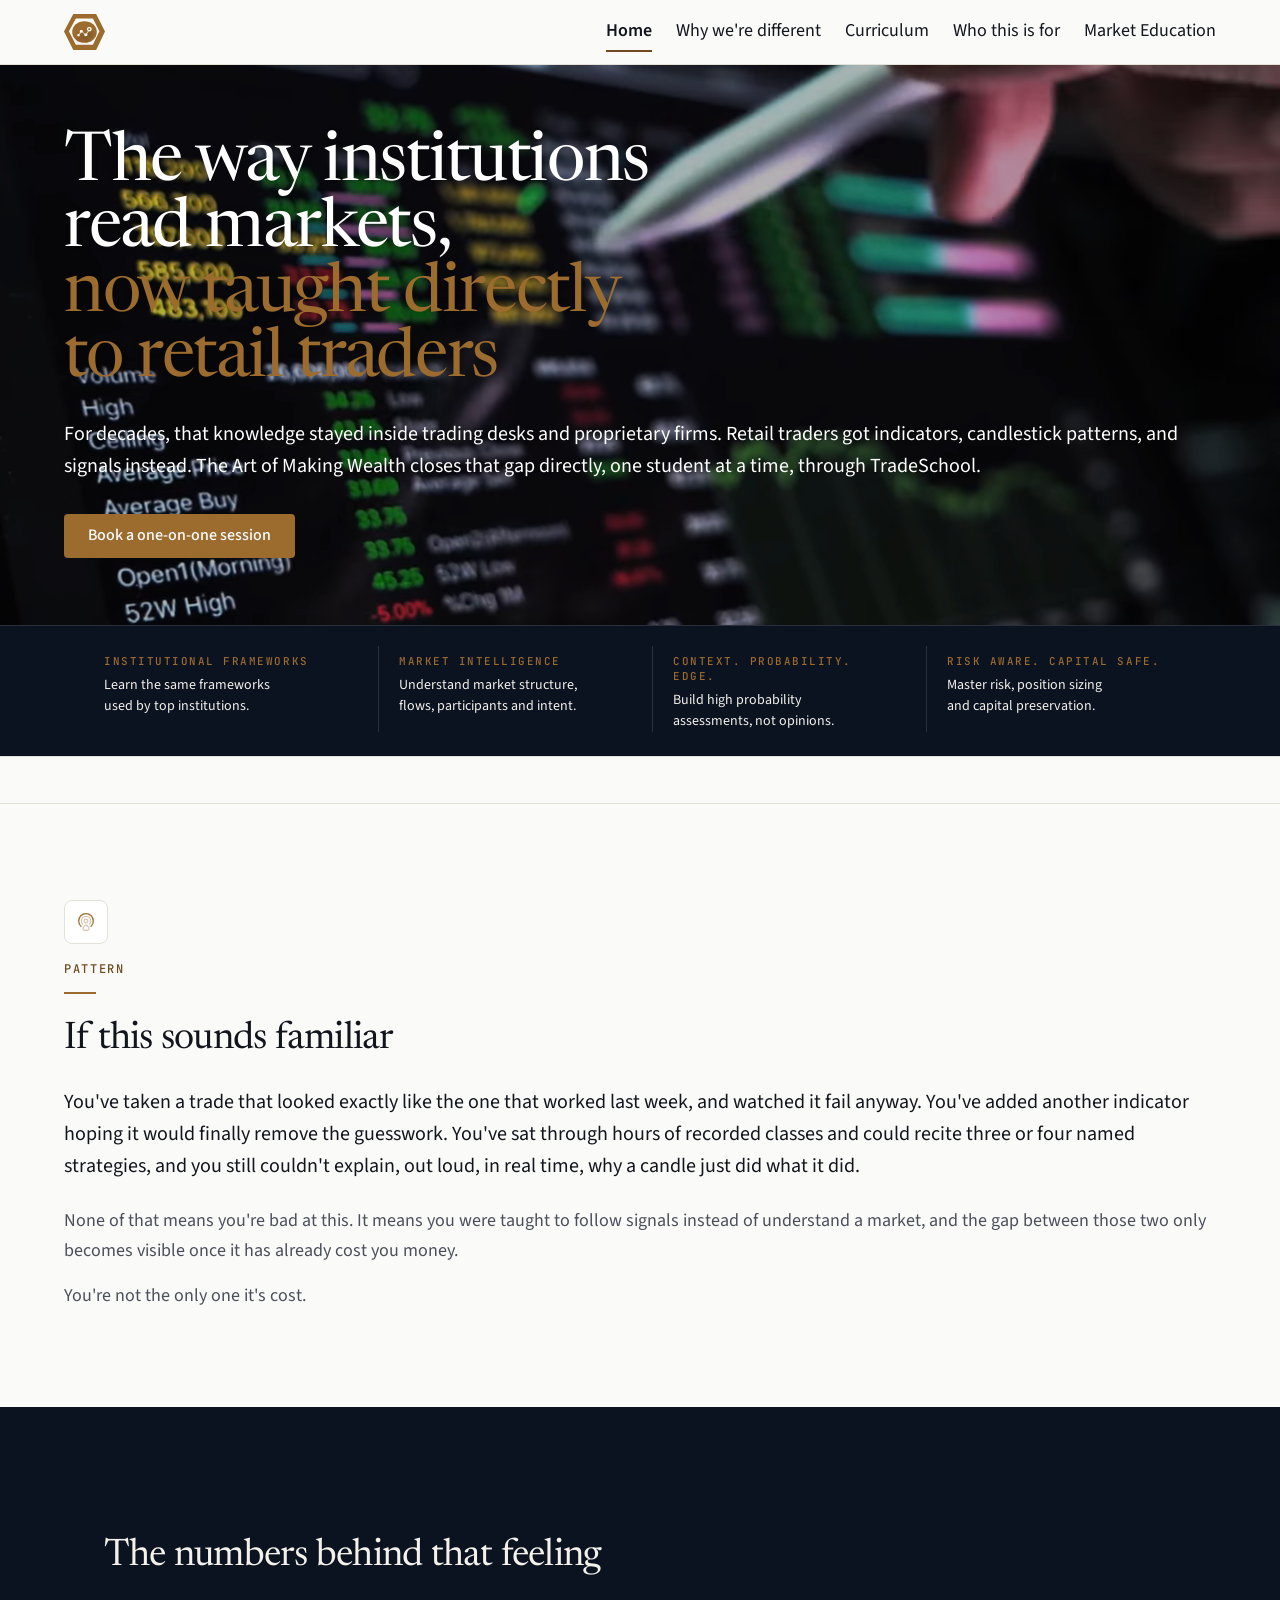
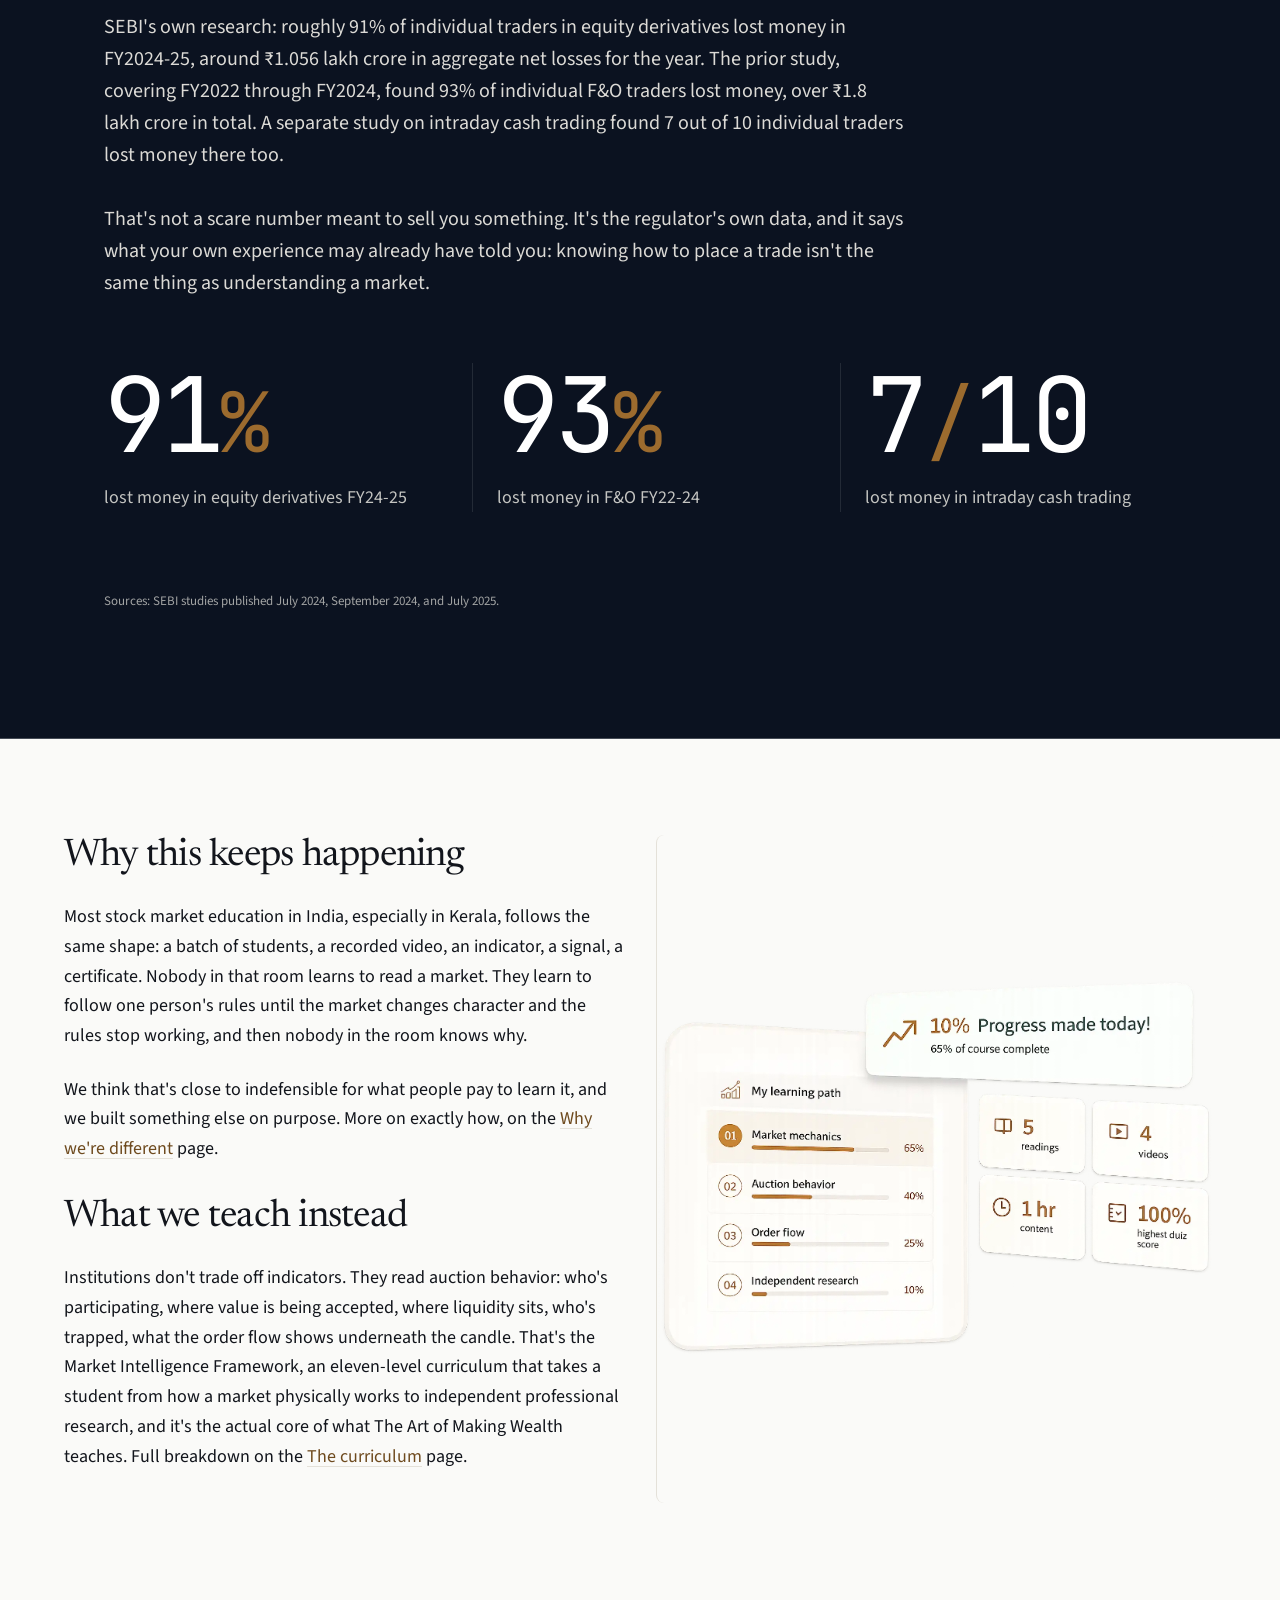
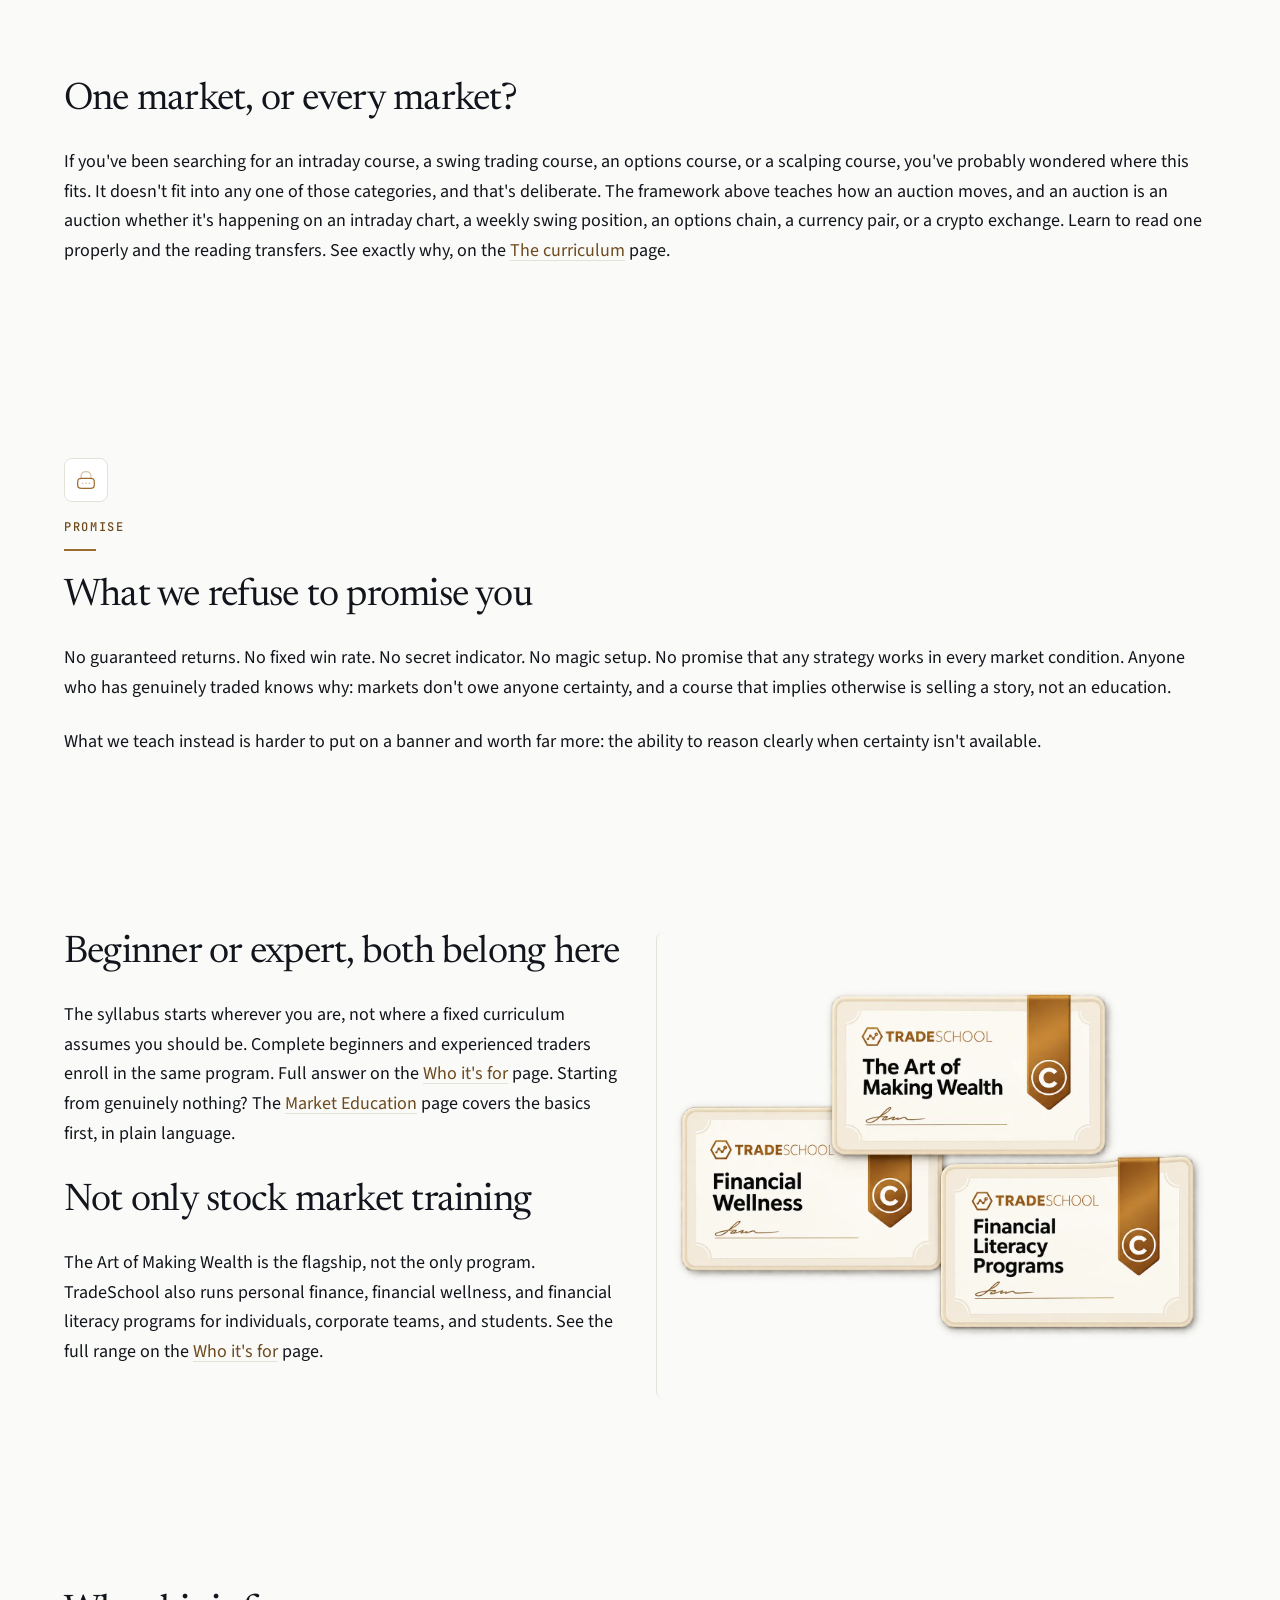
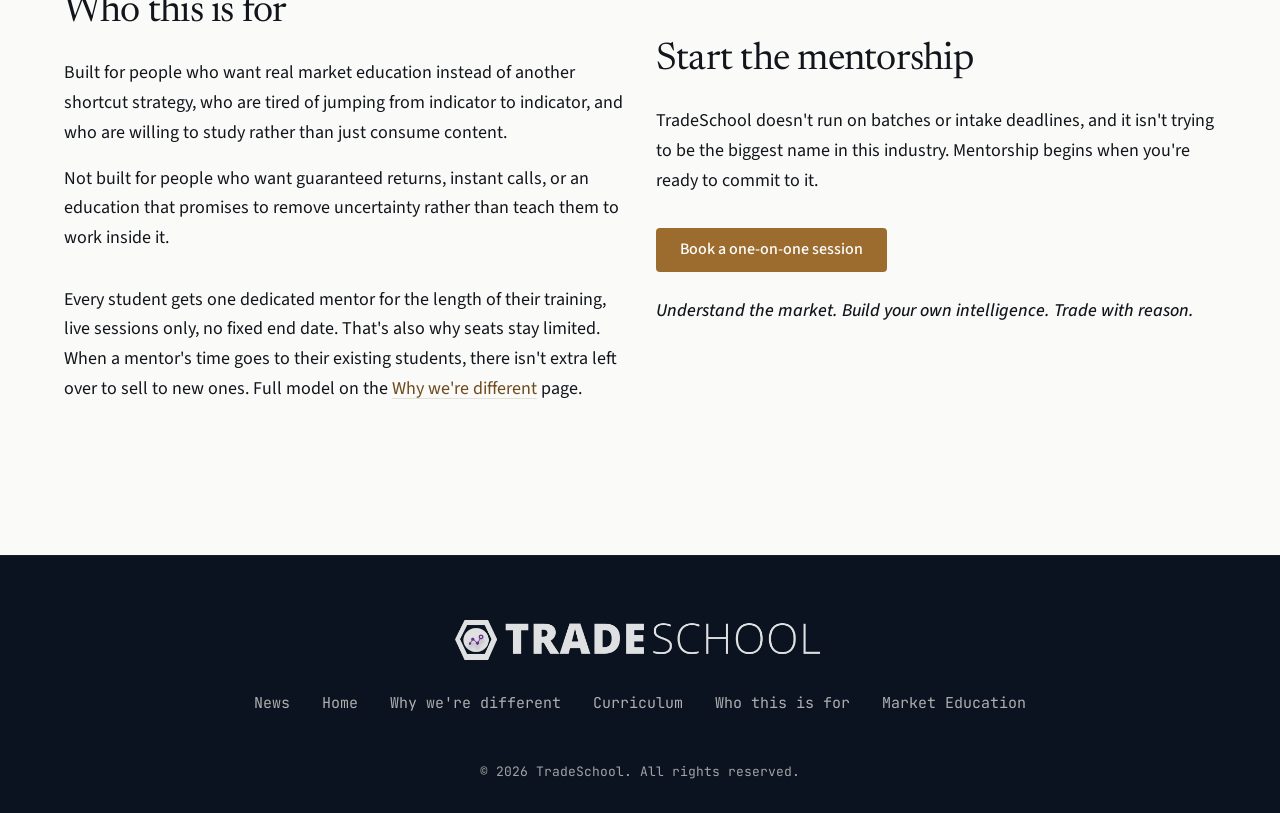
==== commit d4567cef: "bug fixes" ====
--- a/index.html
+++ b/index.html
@@ -57,11 +57,9 @@
     <!-- Hero Section — video background (full-screen) -->
     <section id="hero" class="section-hero hero hero--video">
       <div class="hero-video-wrap" aria-hidden="true">
-        <video class="hero-bg-video" autoplay muted loop playsinline preload="metadata" poster="assets/hero-home.webp"
-          disablePictureInPicture>
+        <video class="hero-bg-video" autoplay muted loop playsinline preload="auto" disablePictureInPicture>
           <source src="assets/hero-home.webm" type="video/webm">
           <source src="assets/hero-home.mp4" type="video/mp4">
-          <img src="assets/hero-home.webp" alt="">
         </video>
         <div class="hero-video-overlay"></div>
       </div>
--- a/css/styles.css
+++ b/css/styles.css
@@ -1258,8 +1258,12 @@
   inset: 0;
   z-index: 0;
   overflow: hidden;
-  background-color: var(--color-canvas);
+  background-color: var(--color-anchor);
   pointer-events: none;
+}
+
+.hero--video {
+  background-color: var(--color-anchor);
 }
 
 .hero-bg-video {
@@ -1268,6 +1272,7 @@
   object-fit: cover;
   object-position: center;
   display: block;
+  background-color: var(--color-anchor);
 }
 
 .hero-video-overlay {
@@ -1285,9 +1290,7 @@
   }
 
   .hero-video-wrap {
-    background-image: url("../assets/hero-home.webp");
-    background-size: cover;
-    background-position: center;
+    background-color: var(--color-anchor);
   }
 }
 
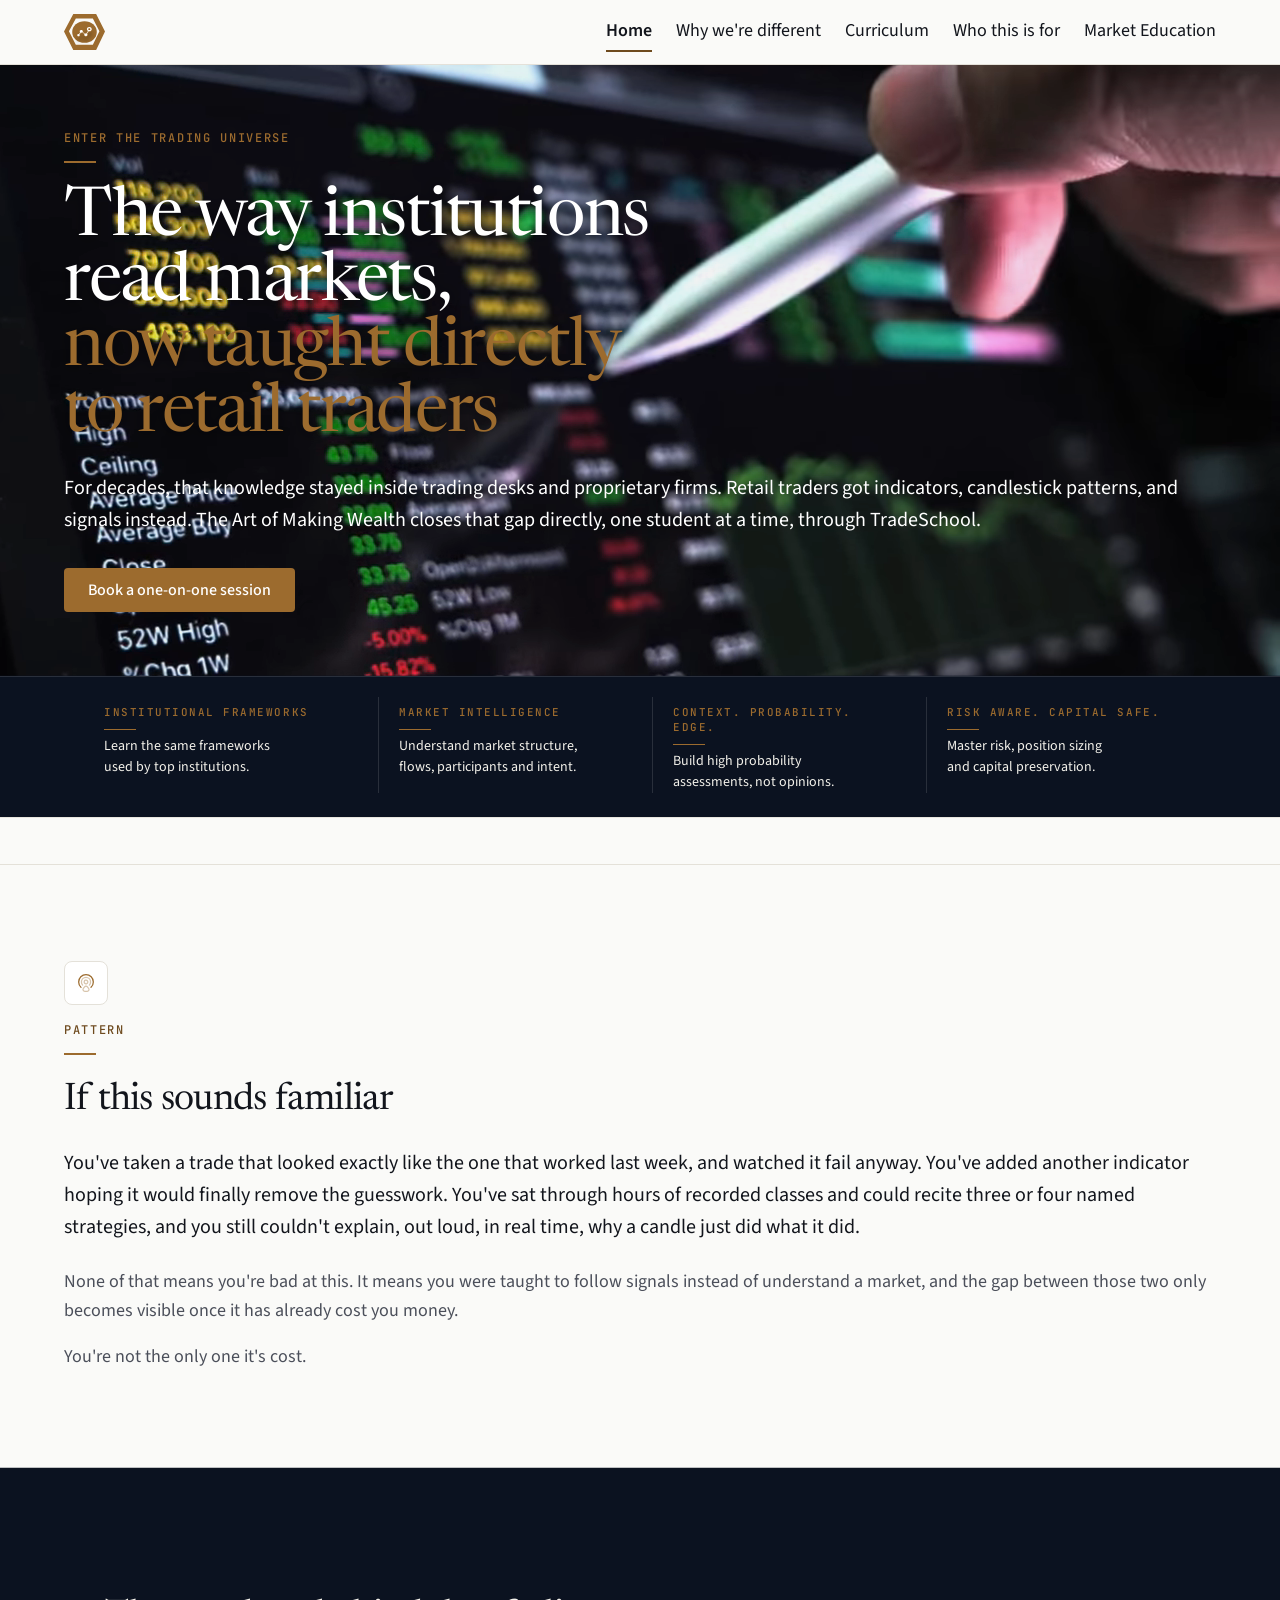
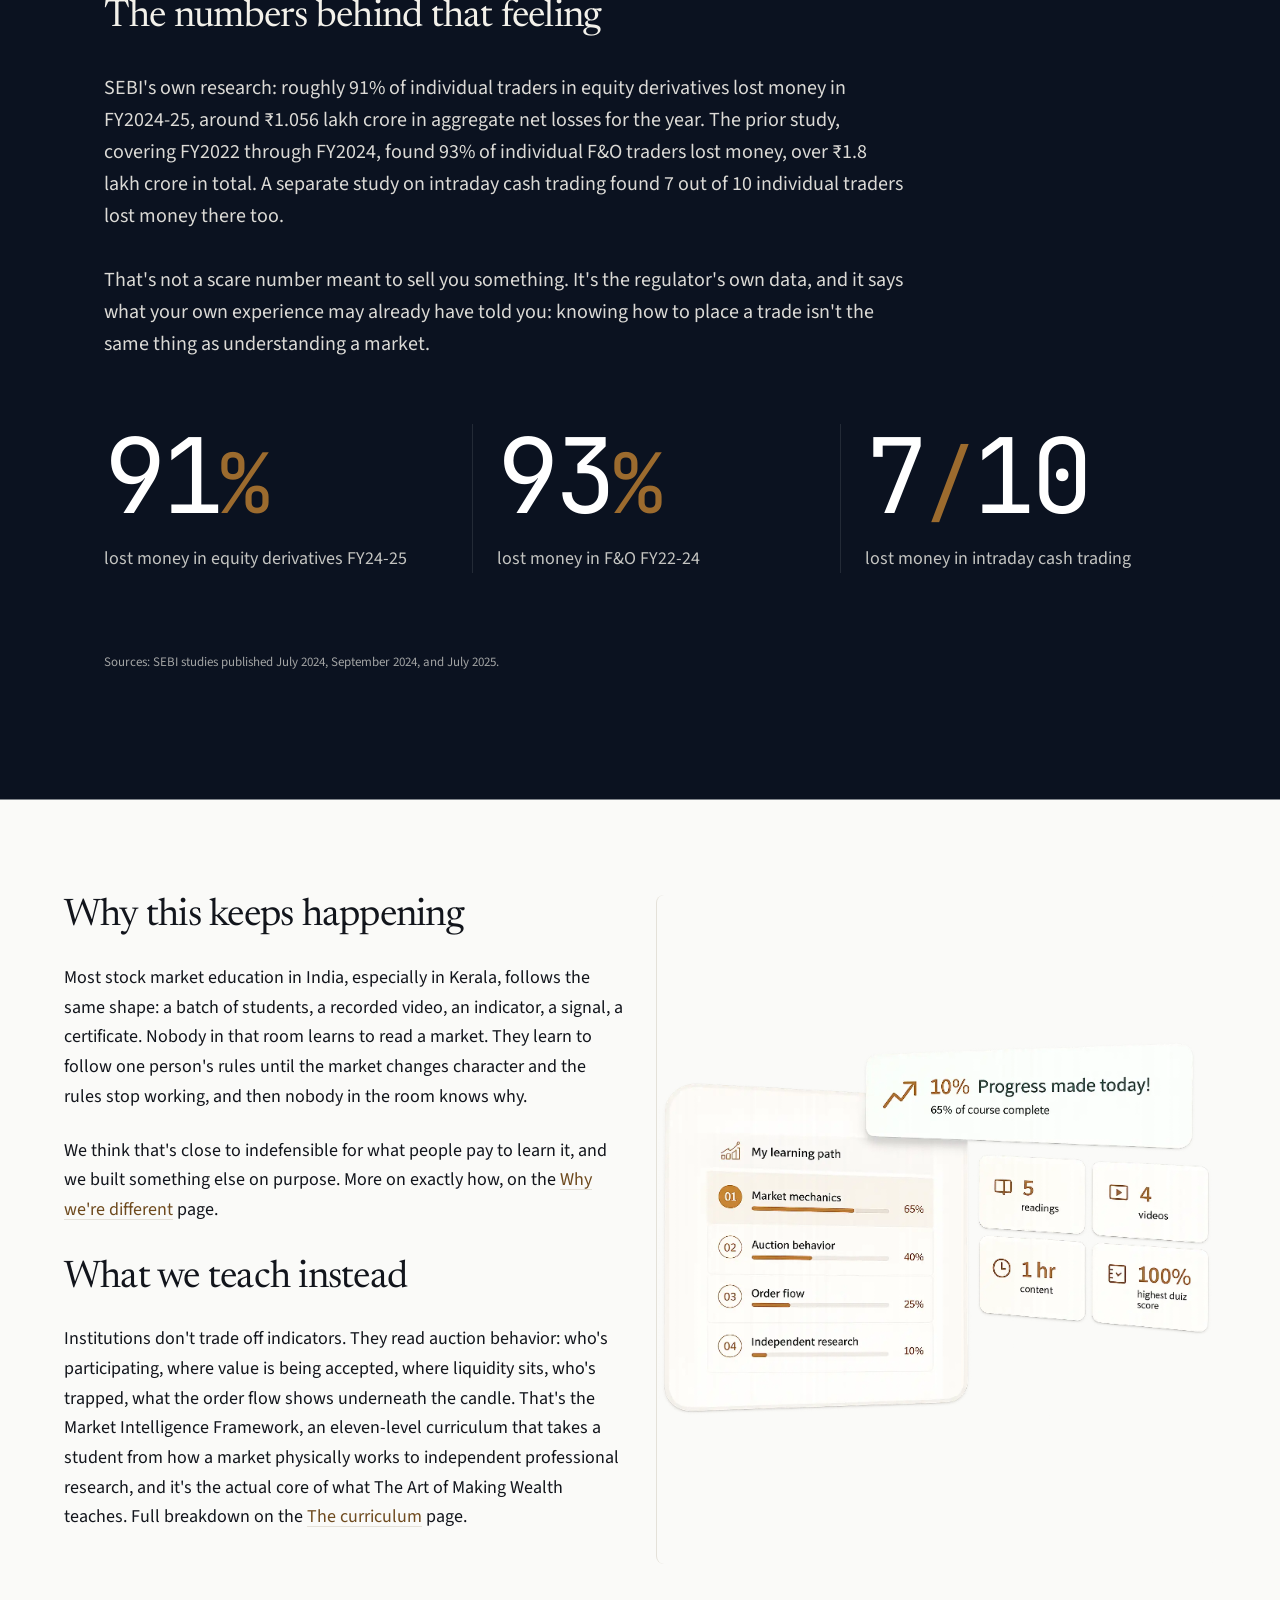
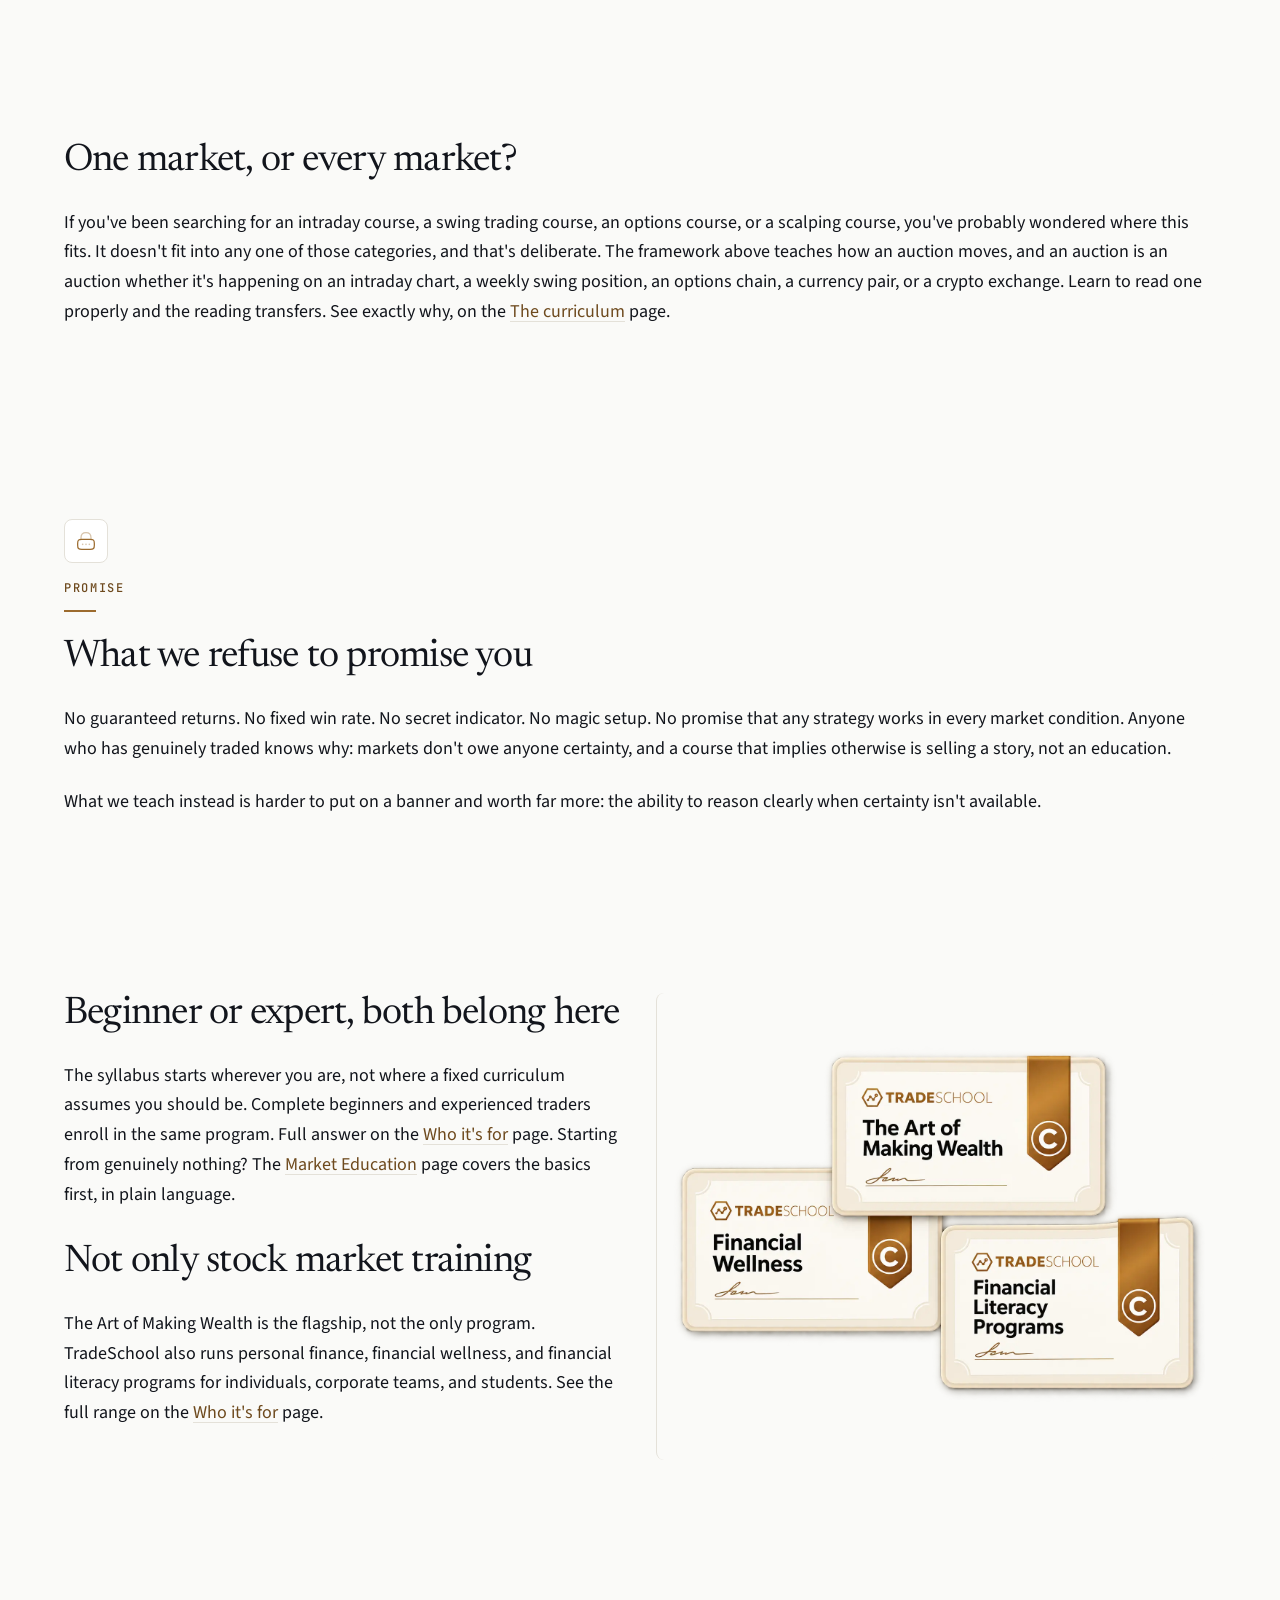
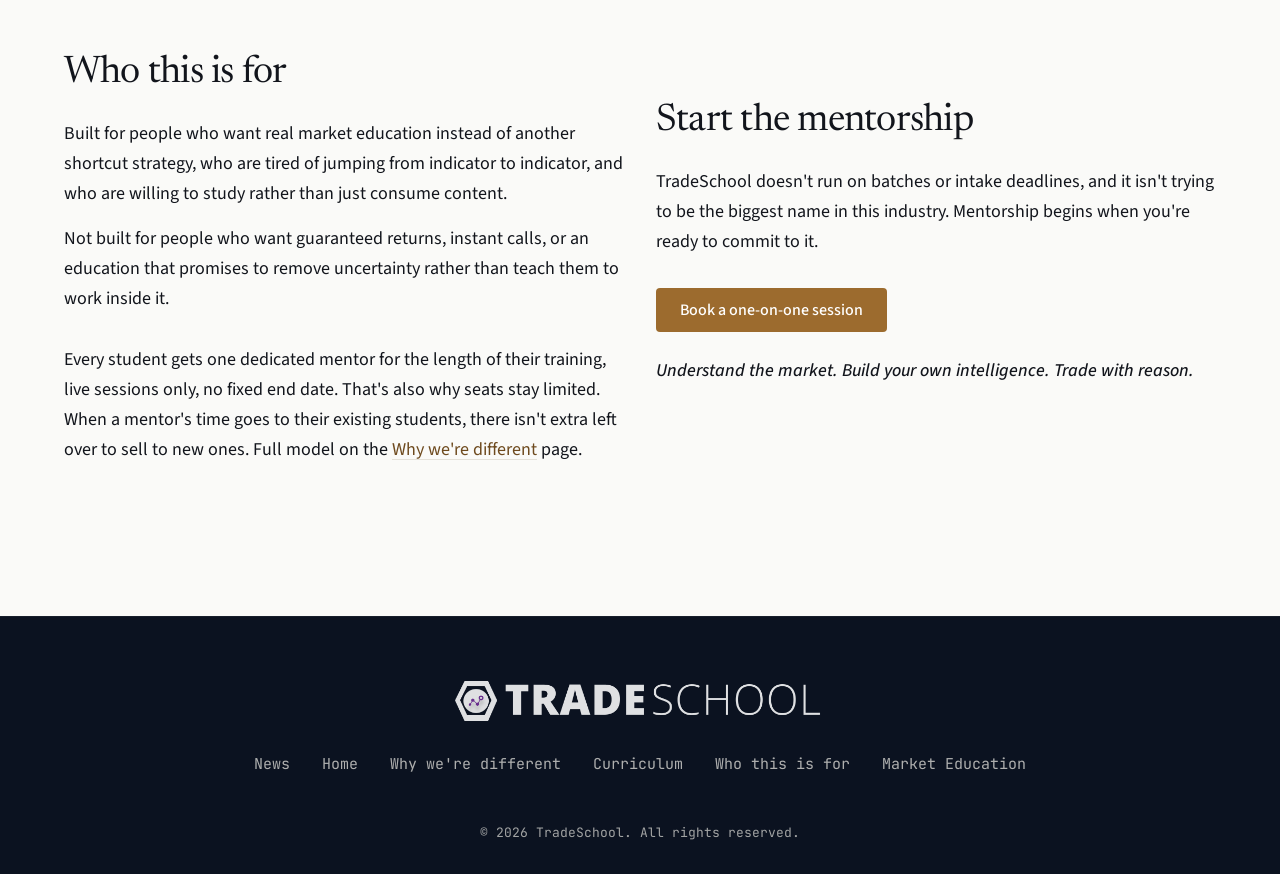
==== commit d4e25f1a: "Bug fixes" ====
--- a/index.html
+++ b/index.html
@@ -64,6 +64,8 @@
         <div class="hero-video-overlay"></div>
       </div>
       <div class="container hero-content">
+        <span class="hero-shared__eyebrow eyebrow">ENTER THE TRADING UNIVERSE</span>
+        <div class="section-rule hero-shared__rule"></div>
         <h1 class="text-4xl mb-6 hero-shared__title">
           <span class="hero-shared__title--white">The way institutions</span><br>
           <span class="hero-shared__title--white">read markets,</span><br>
--- a/css/styles.css
+++ b/css/styles.css
@@ -1278,7 +1278,7 @@
 .hero-video-overlay {
   position: absolute;
   inset: 0;
-  background: rgba(0, 0, 0, 0.30);
+  background: rgba(0, 0, 0, 0.05);
   opacity: 1;
 }
 
@@ -1296,7 +1296,7 @@
 
 @media (max-width: 640px) {
   .hero-video-overlay {
-    background: rgba(0, 0, 0, 0.35);
+    background: rgba(0, 0, 0, 0.05);
     opacity: 1;
   }
 
@@ -1605,10 +1605,16 @@
   display: flex;
   flex-wrap: wrap;
   justify-content: center;
-  gap: var(--space-4);
+  gap: 10px;
   border-top: none;
   margin-top: 0;
   padding-top: 0;
+}
+
+@media (min-width: 360px) {
+  .hero-shared__features {
+    gap: 12px;
+  }
 }
 
 @media (min-width: 640px) {
@@ -1632,13 +1638,21 @@
 
 @media (max-width: 639px) {
   .hero-shared__feat {
-    flex: 1 1 calc(50% - var(--space-4));
-    max-width: calc(50% - var(--space-4) / 2);
+    flex: 1 1 calc(50% - 10px);
+    max-width: calc(50% - 5px);
+    min-width: 0;
+  }
+}
+
+@media (min-width: 360px) and (max-width: 639px) {
+  .hero-shared__feat {
+    flex: 1 1 calc(50% - 12px);
+    max-width: calc(50% - 6px);
   }
 }
 
 @media (min-width: 640px) {
-  .hero-shared__feat + .hero-shared__feat {
+  .hero-shared__feat+.hero-shared__feat {
     border-left: 1px solid rgba(255, 255, 255, 0.12);
     padding-left: 20px;
   }
@@ -1646,18 +1660,63 @@
 
 .hero-shared__feat-kicker {
   font-family: var(--font-mono);
-  font-size: 0.68rem;
-  letter-spacing: 0.14em;
+  font-size: 0.58rem;
+  letter-spacing: 0.12em;
   text-transform: uppercase;
   color: var(--color-accent);
   font-weight: 500;
   line-height: 1.4;
+  position: relative;
+  display: block;
+  padding-bottom: 10px;
+}
+
+.hero-shared__feat-kicker::after {
+  content: "";
+  position: absolute;
+  left: 0;
+  bottom: 0;
+  width: 32px;
+  height: 1px;
+  background: var(--color-accent);
 }
 
 .hero-shared__feat-value {
-  font-size: 0.875rem;
-  line-height: 1.5;
+  font-size: 0.75rem;
+  line-height: 1.45;
   color: var(--color-anchor-text);
+}
+
+@media (min-width: 360px) {
+  .hero-shared__feat-kicker {
+    font-size: 0.60rem;
+  }
+
+  .hero-shared__feat-value {
+    font-size: 0.78rem;
+  }
+}
+
+@media (min-width: 425px) {
+  .hero-shared__feat-kicker {
+    font-size: 0.62rem;
+  }
+
+  .hero-shared__feat-value {
+    font-size: 0.80rem;
+  }
+}
+
+@media (min-width: 640px) {
+  .hero-shared__feat-kicker {
+    font-size: 0.68rem;
+    letter-spacing: 0.14em;
+  }
+
+  .hero-shared__feat-value {
+    font-size: 0.875rem;
+    line-height: 1.5;
+  }
 }
 
 /* Focus-not-obscured guard for sticky CTA (WCAG 2.4.11) */
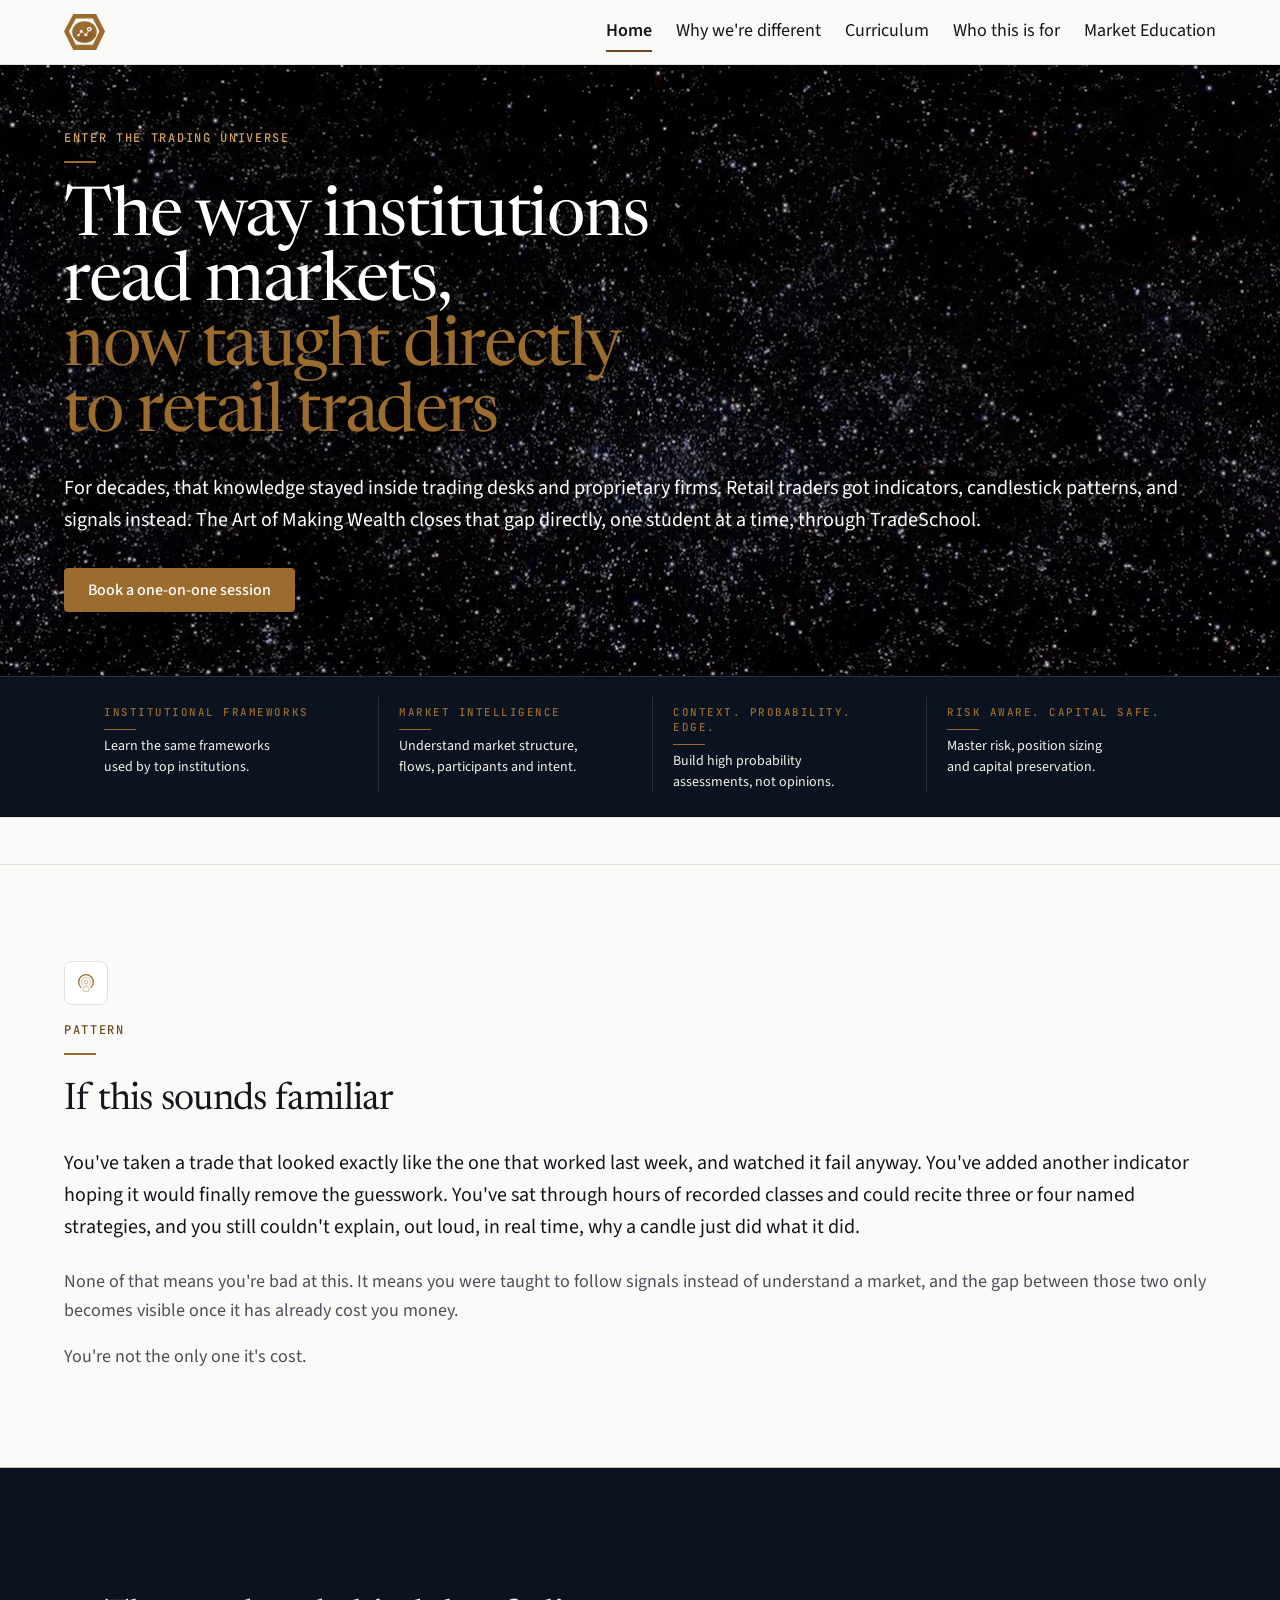
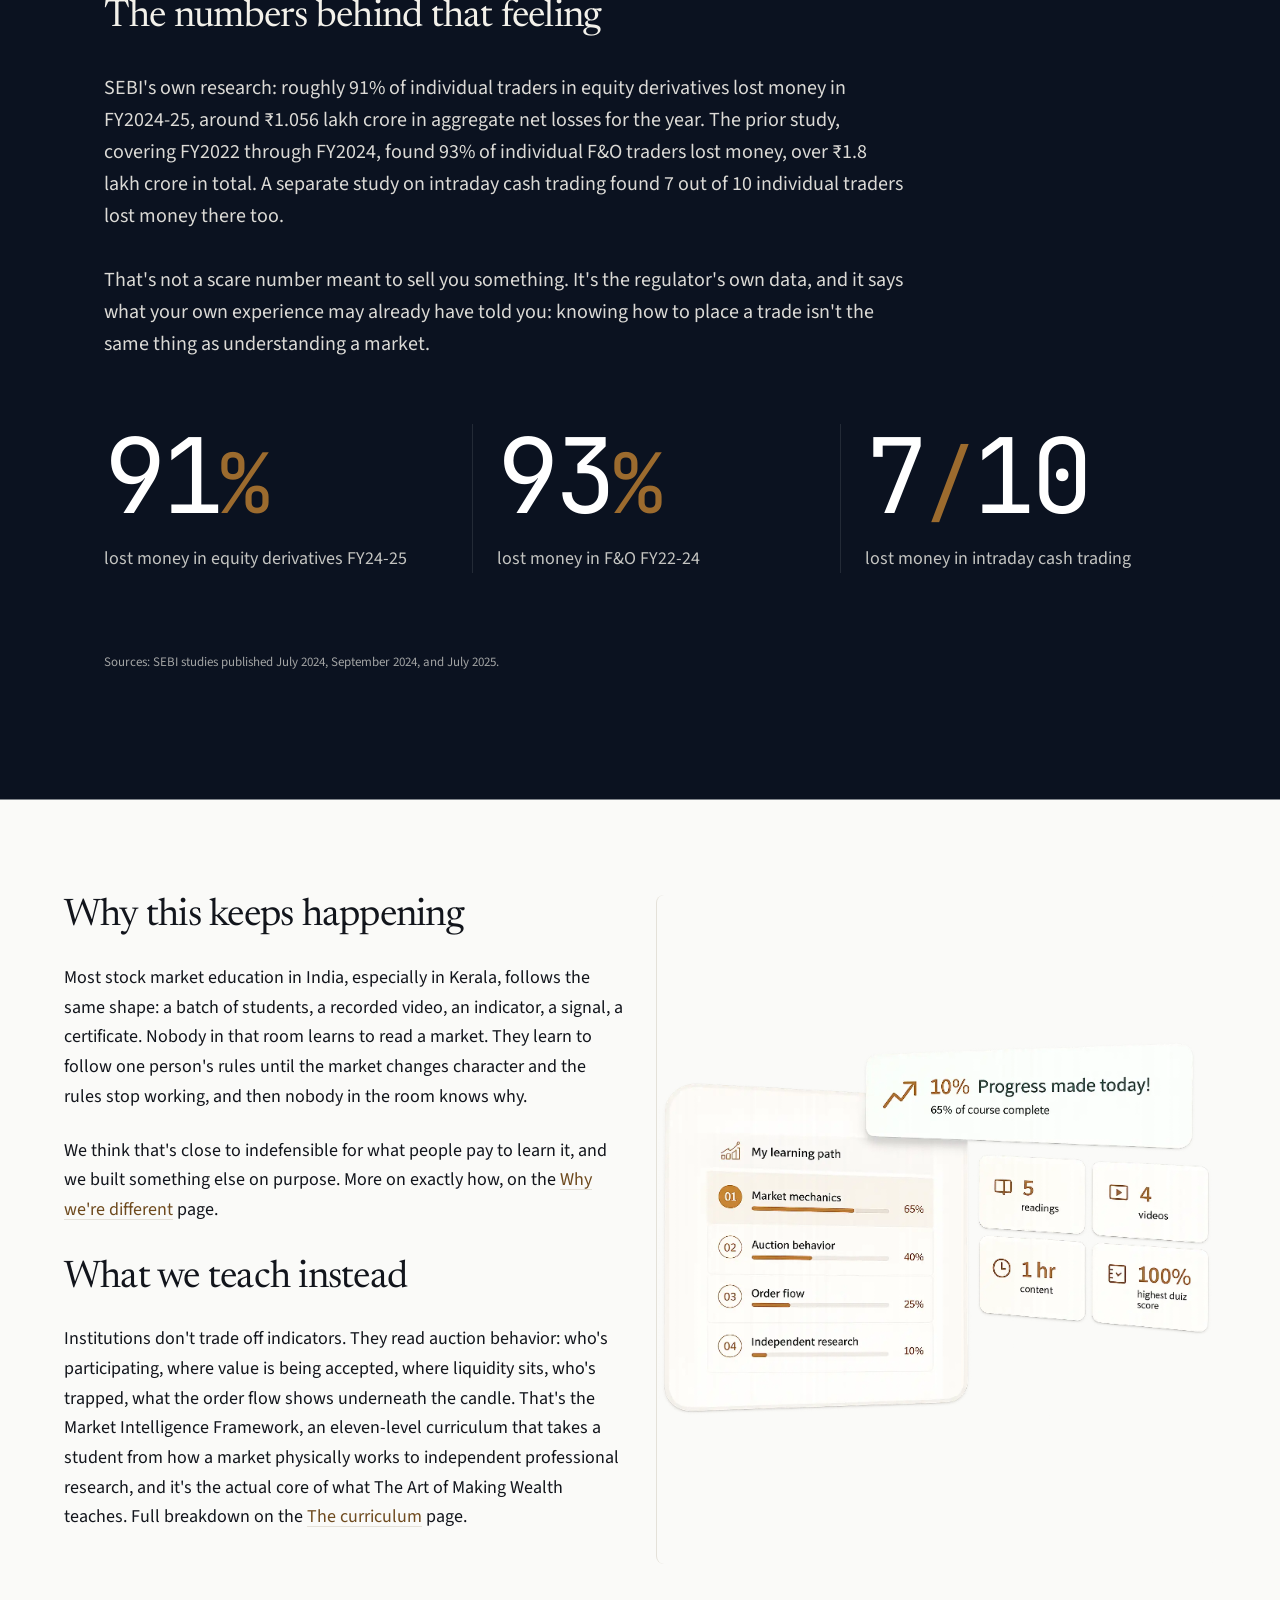
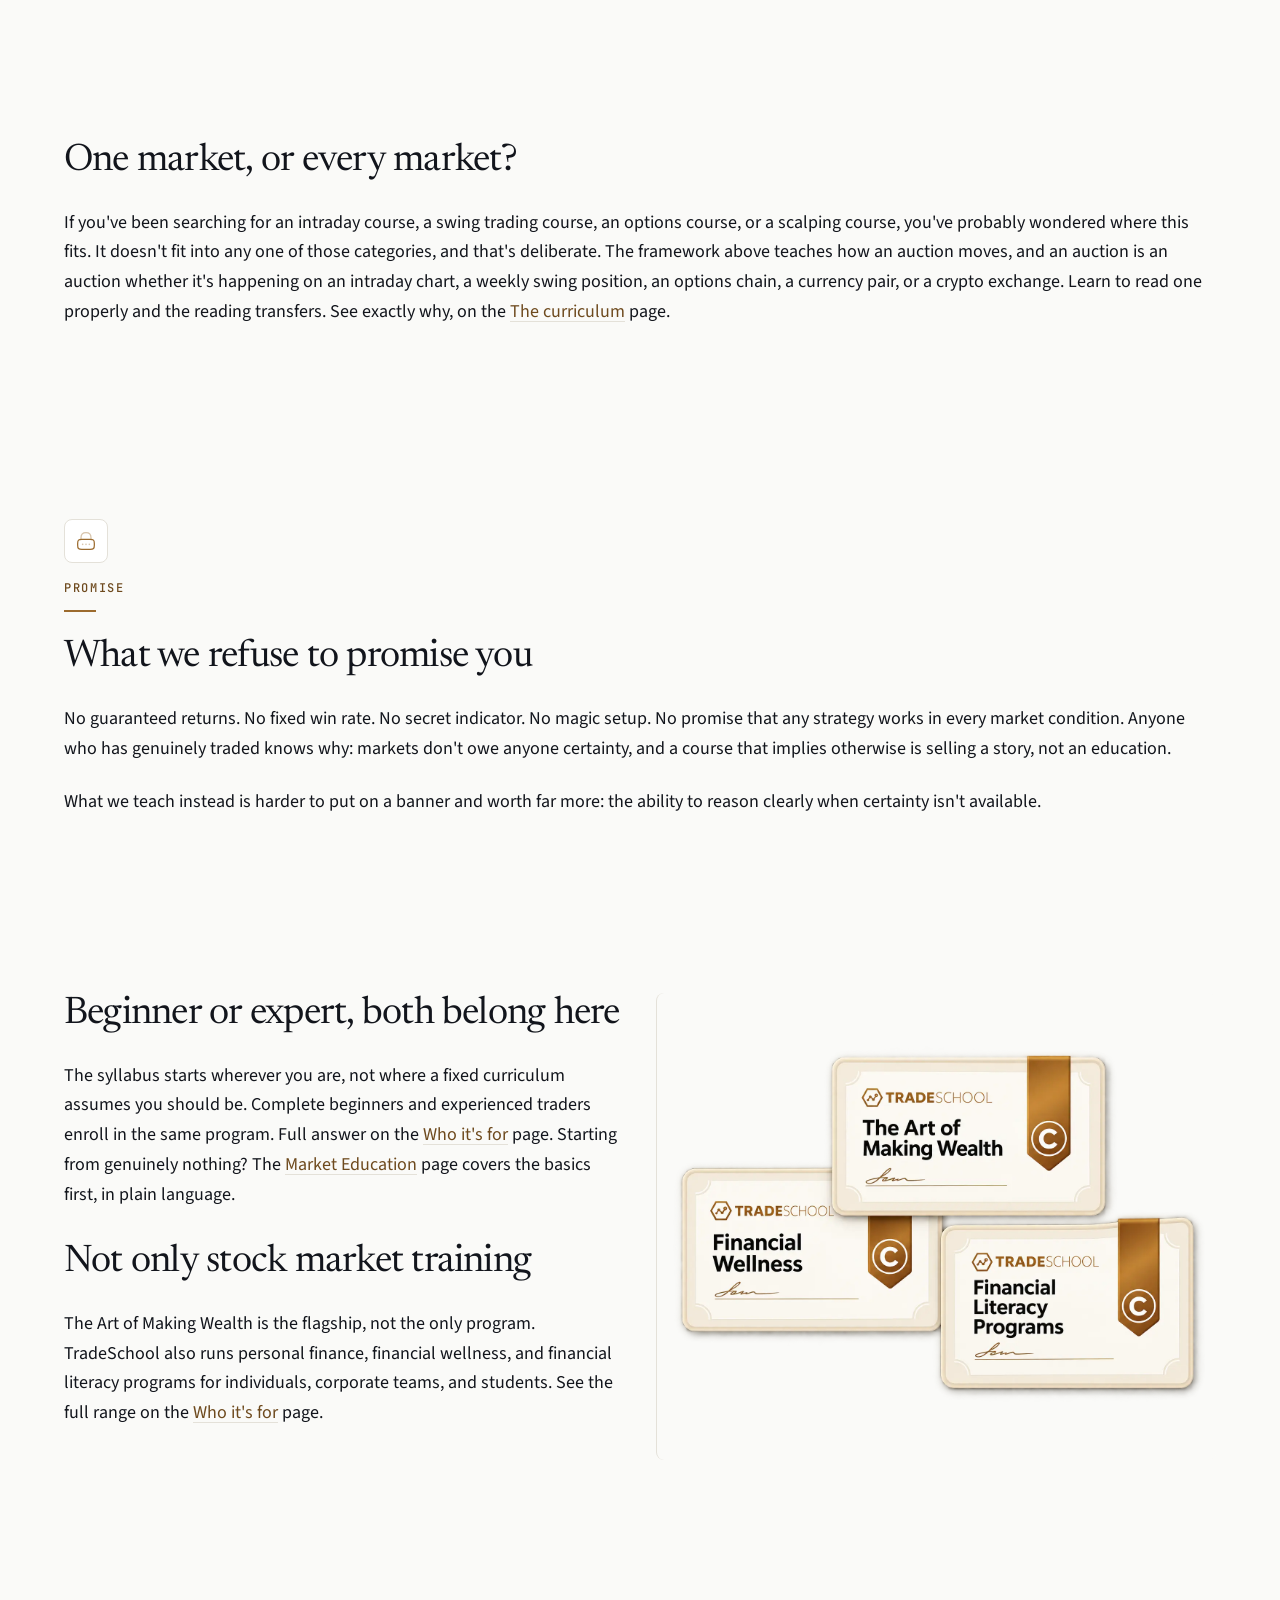
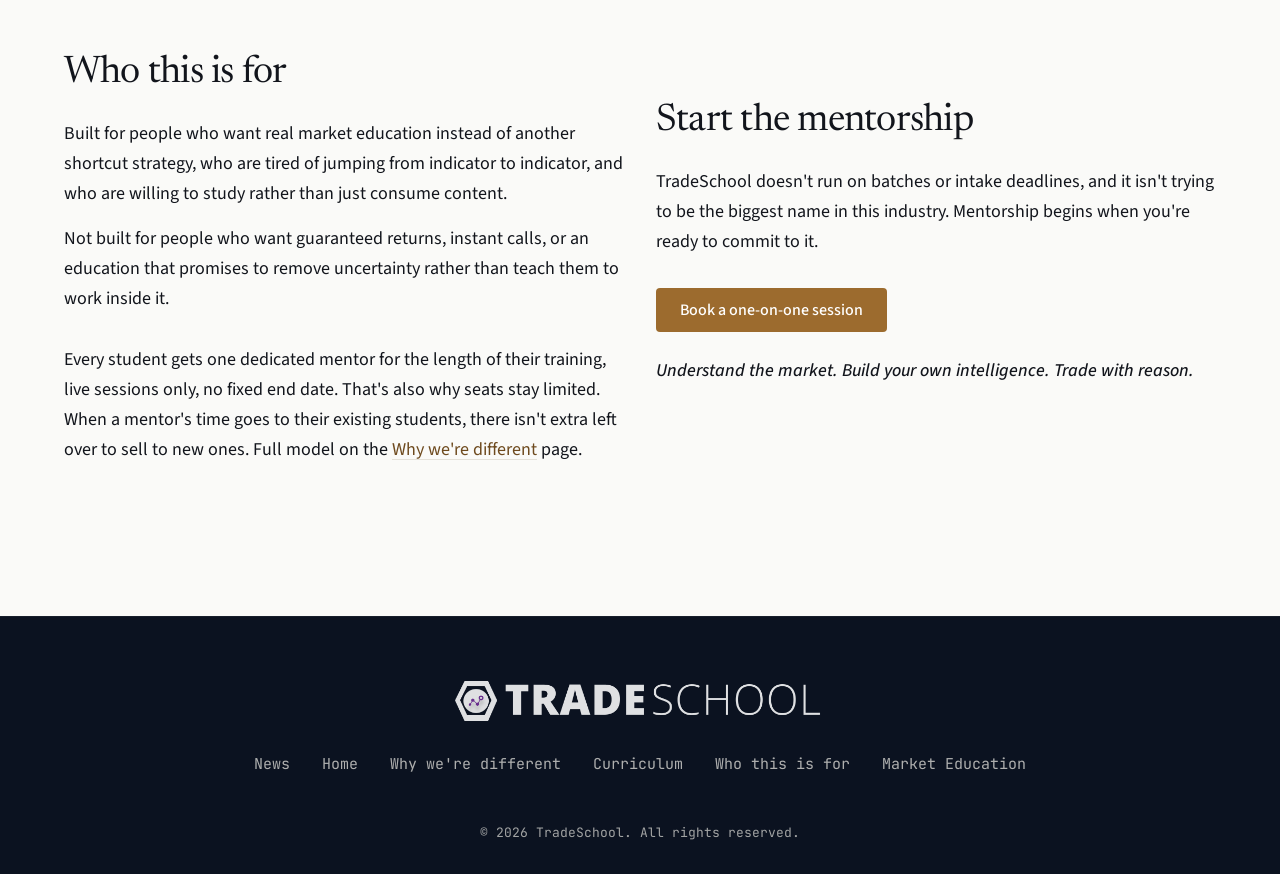
==== commit 27297b3a: "Font replaced to spline-sans https://www.fontshare.com/fonts/spline-sans" ====
--- a/index.html
+++ b/index.html
@@ -11,6 +11,7 @@
     href="data:image/svg+xml,%3Csvg xmlns='http://www.w3.org/2000/svg' viewBox='0 0 64 64'%3E%3Crect width='64' height='64' rx='12' fill='%239C6B2E'/%3E%3Ctext x='32' y='44' font-family='Georgia,serif' font-size='36' fill='%23FAFAF8' text-anchor='middle'%3ET%3C/text%3E%3C/svg%3E">
   <link rel="preconnect" href="https://fonts.googleapis.com">
   <link rel="preconnect" href="https://fonts.gstatic.com" crossorigin>
+  <link href="https://api.fontshare.com/v2/css?f[]=spline-sans@400,500,600&display=swap" rel="stylesheet">
   <link rel="stylesheet" href="css/styles.css">
   <link rel="stylesheet"
     href="https://fonts.googleapis.com/css2?family=Source+Sans+3:wght@400;500;600&family=Inter:wght@400;500;600&family=JetBrains+Mono:wght@400;500&family=Newsreader:ital,opsz,wght@0,6..72,400;0,6..72,500;1,6..72,400;1,6..72,500&display=swap">
--- a/css/styles.css
+++ b/css/styles.css
@@ -14,10 +14,12 @@
   /* One disciplined accent */
   --color-accent-deep: #6E4A1E;
   --color-accent-wash: #F3E9DB;
-
-  /* Typography — 3-fonts: Newsreader (header) + Source Sans 3 (body + Inter fallback) + JetBrains Mono */
+  /* One new accent */
+  --color-accent-new: #D09F62;
+
+  /* Typography — Spline Sans primary, Source Sans 3 fallback + Inter fallback + JetBrains Mono */
   --font-display: 'Newsreader', serif;
-  --font-body: 'Source Sans 3', 'Inter', system-ui, sans-serif;
+  --font-body: 'Spline Sans', 'Source Sans 3', 'Inter', system-ui, sans-serif;
   --font-mono: 'JetBrains Mono', monospace;
 
   /* Spacing */
@@ -1278,7 +1280,7 @@
 .hero-video-overlay {
   position: absolute;
   inset: 0;
-  background: rgba(0, 0, 0, 0.05);
+  background: rgba(0, 0, 0, 0.10);
   opacity: 1;
 }
 
@@ -1296,7 +1298,7 @@
 
 @media (max-width: 640px) {
   .hero-video-overlay {
-    background: rgba(0, 0, 0, 0.05);
+    background: rgba(0, 0, 0, 0.10);
     opacity: 1;
   }
 
@@ -1517,7 +1519,13 @@
 }
 
 .hero-shared__eyebrow.eyebrow {
-  color: var(--color-accent);
+  color: var(--color-accent-new);
+}
+
+@media (max-width: 639px) {
+  .hero-shared__eyebrow.eyebrow {
+    font-size: 0.625rem;
+  }
 }
 
 .hero-shared__rule {
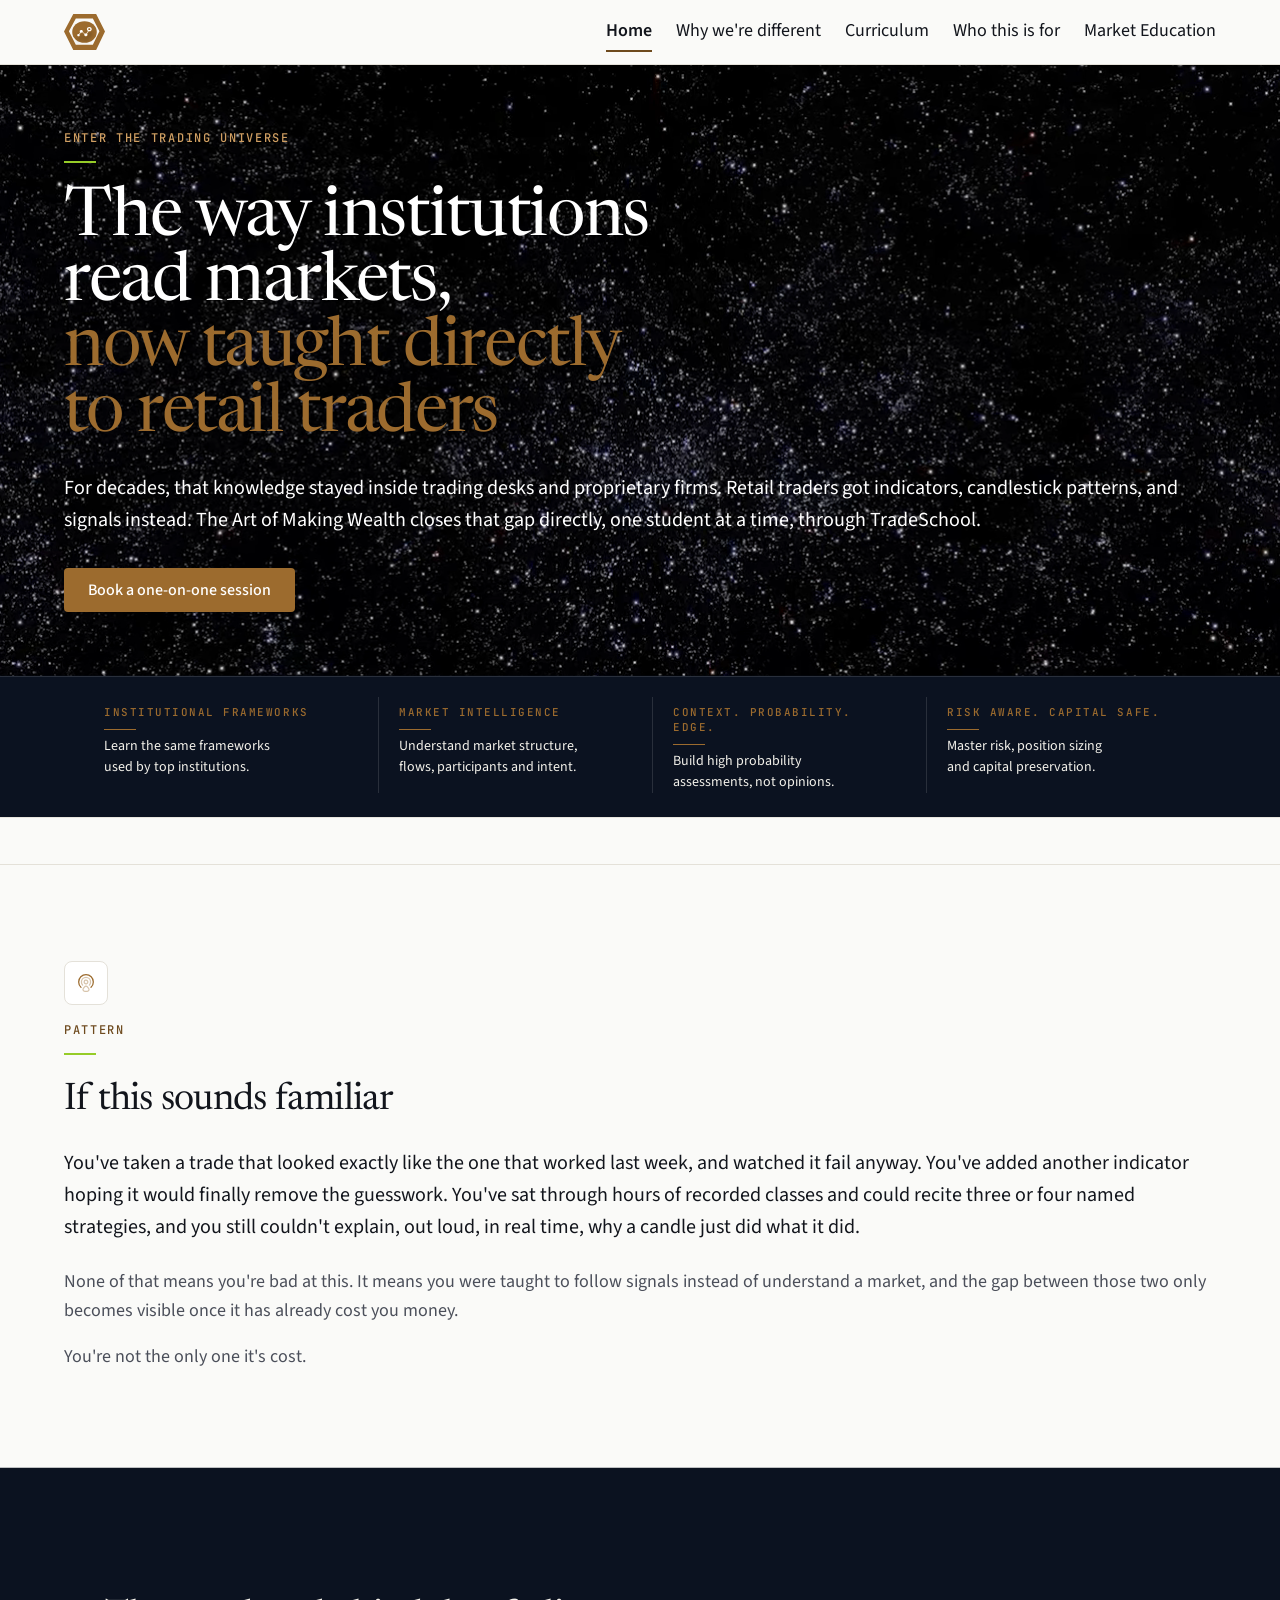
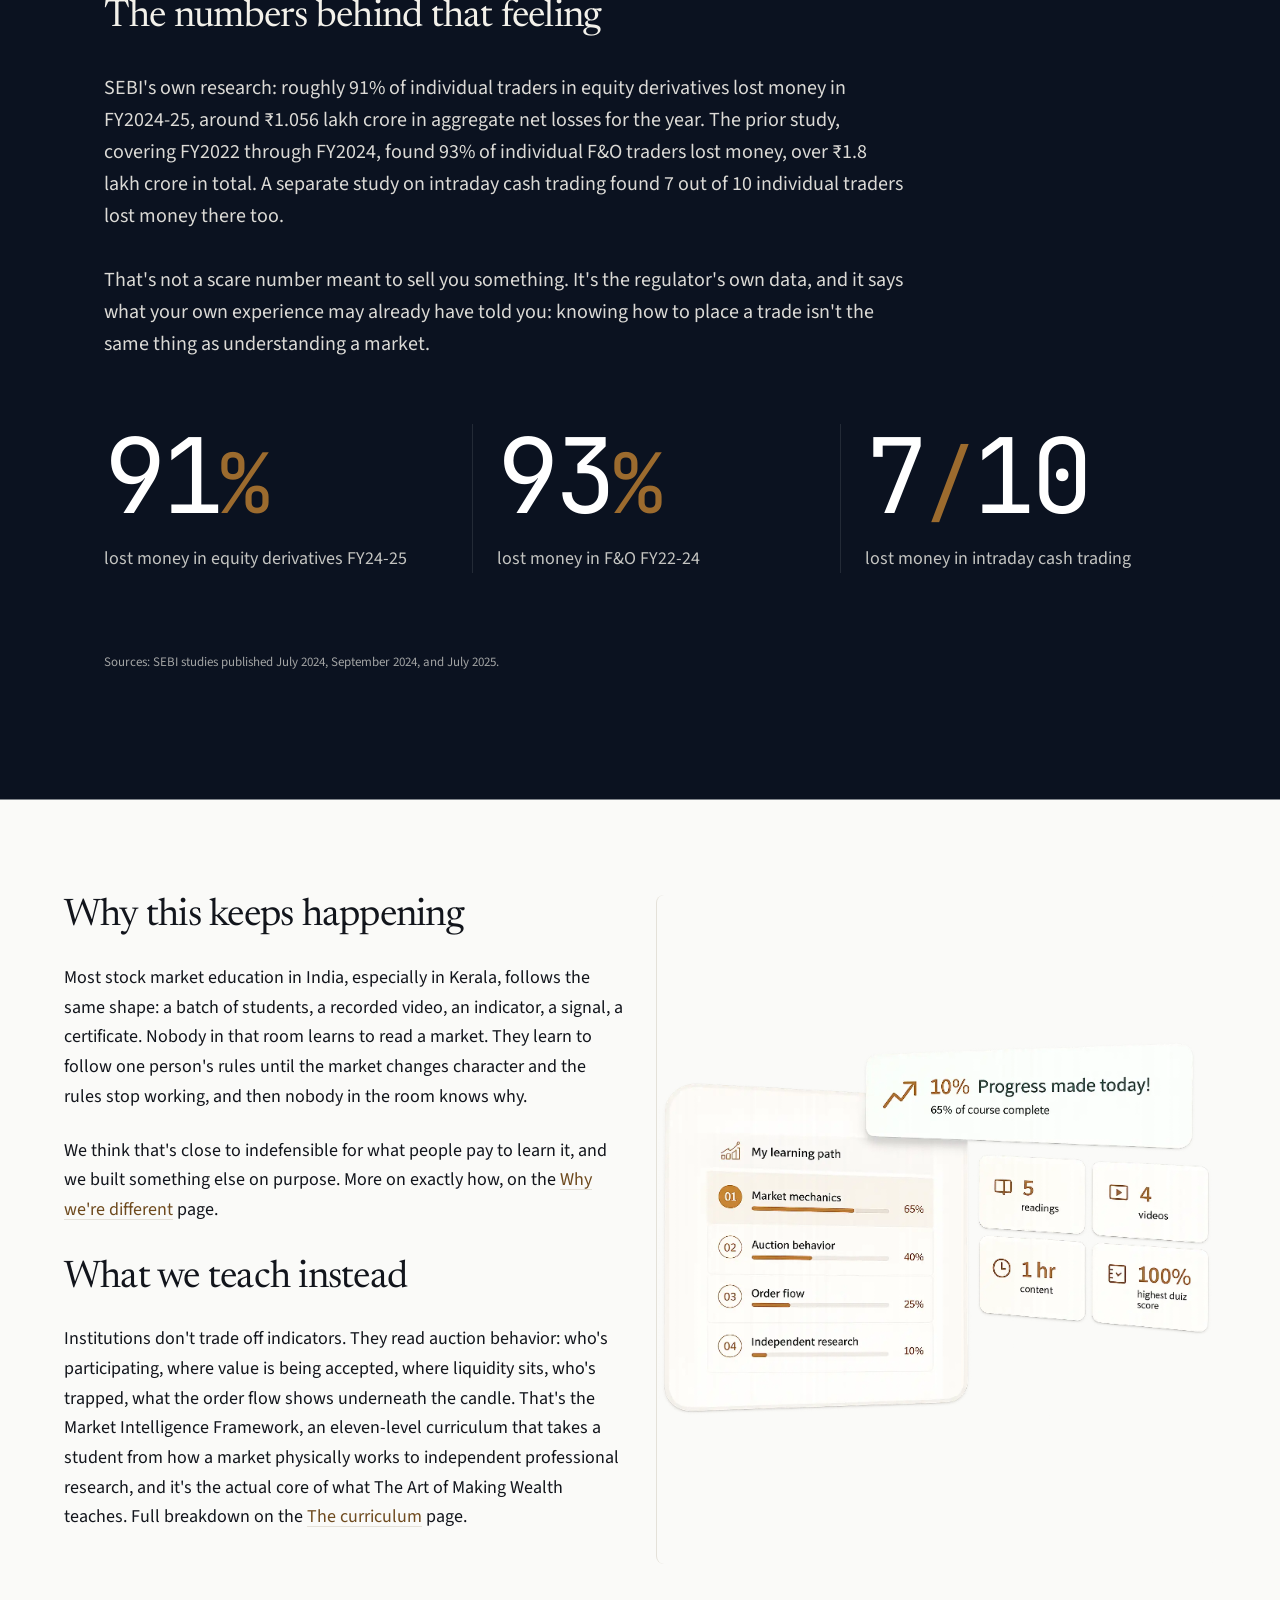
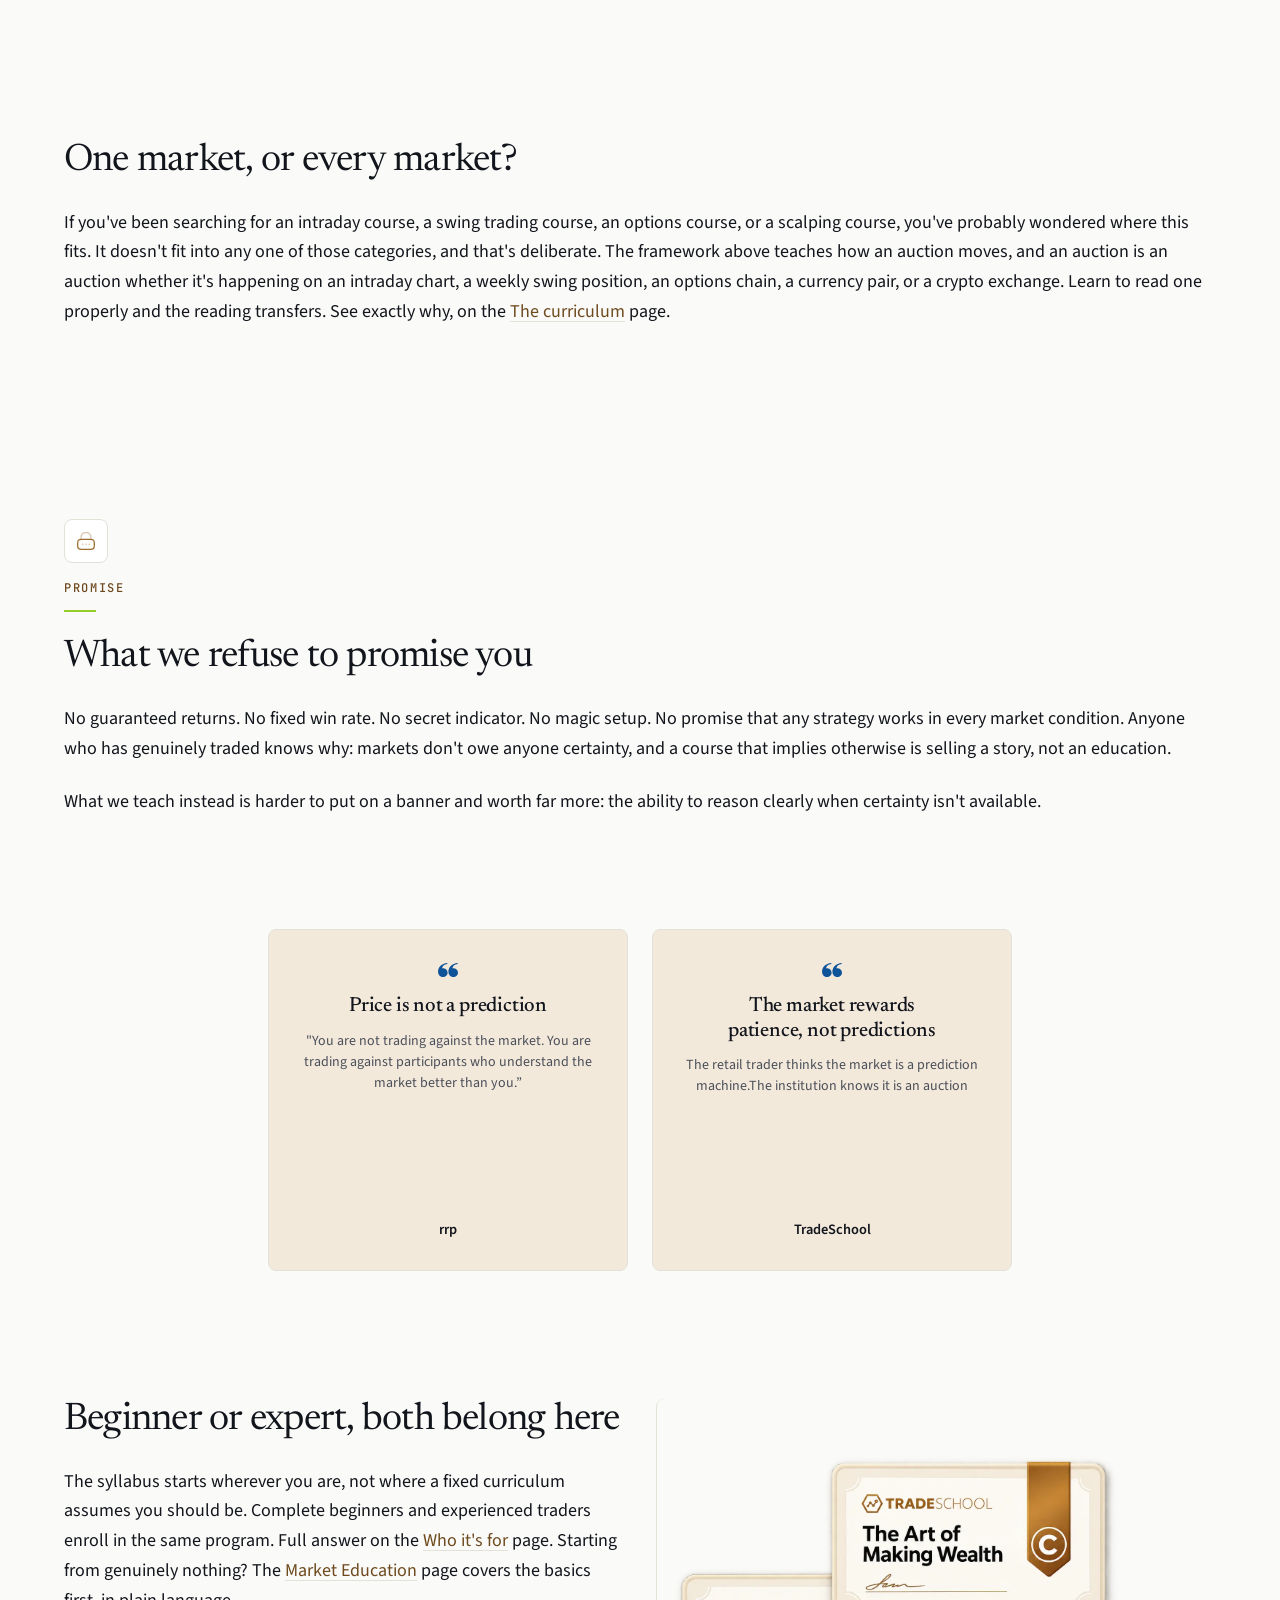
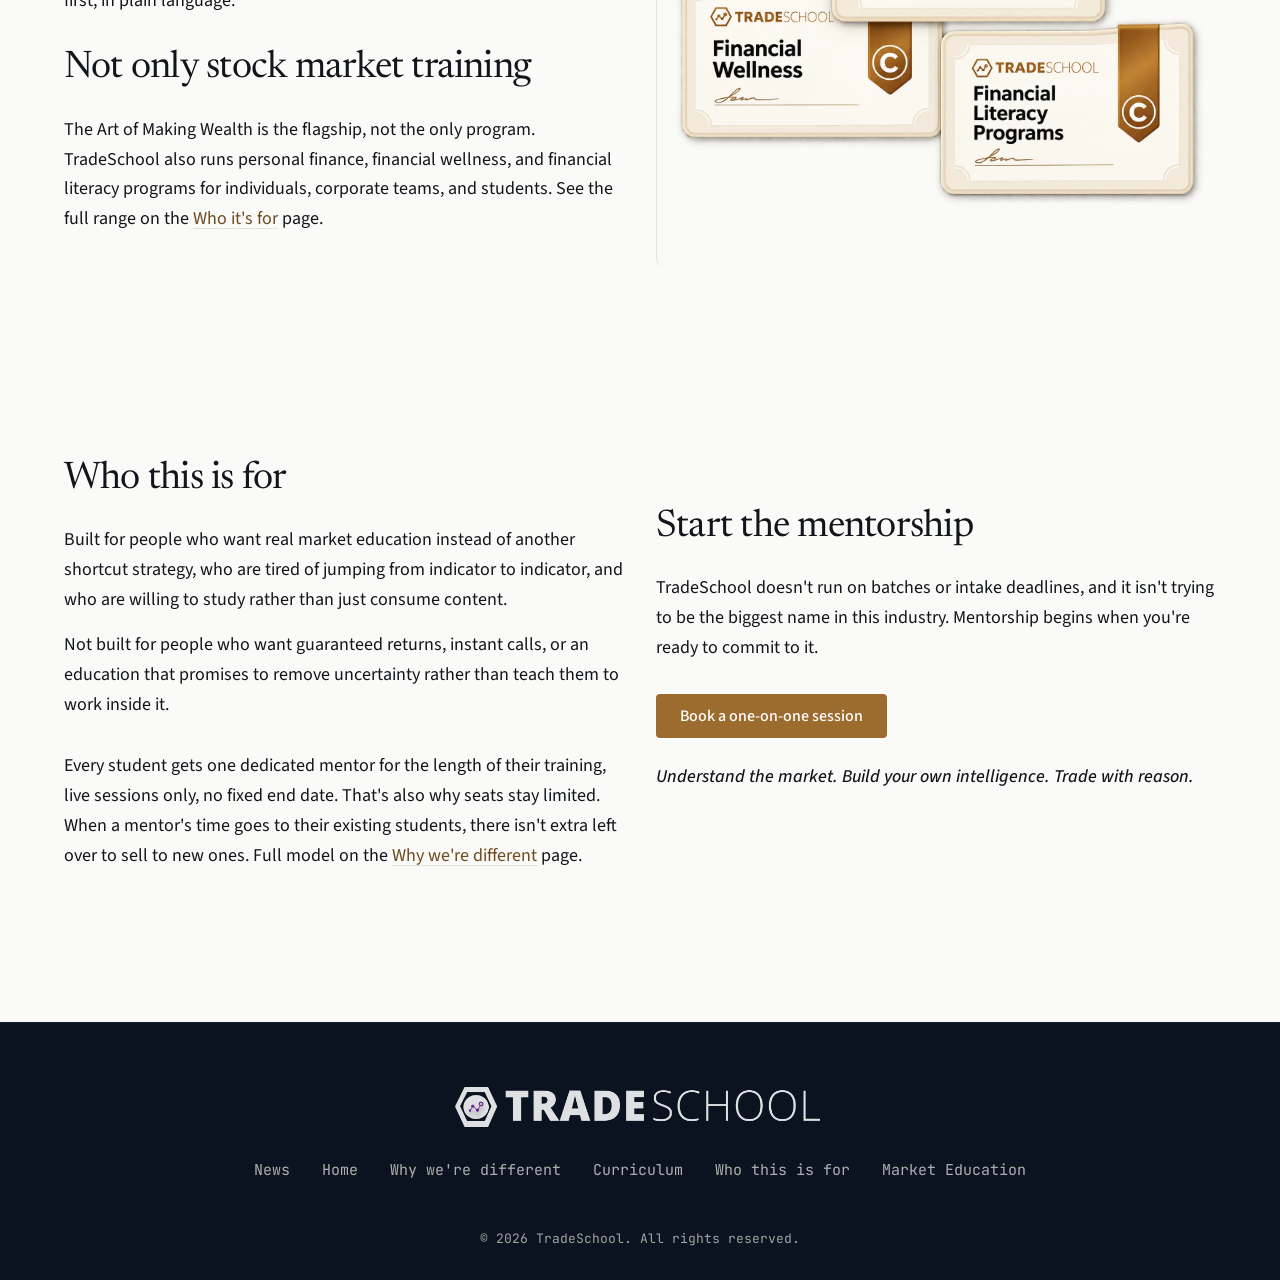
==== commit 02906d7b: "Quote Card added;" ====
--- a/index.html
+++ b/index.html
@@ -11,7 +11,7 @@
     href="data:image/svg+xml,%3Csvg xmlns='http://www.w3.org/2000/svg' viewBox='0 0 64 64'%3E%3Crect width='64' height='64' rx='12' fill='%239C6B2E'/%3E%3Ctext x='32' y='44' font-family='Georgia,serif' font-size='36' fill='%23FAFAF8' text-anchor='middle'%3ET%3C/text%3E%3C/svg%3E">
   <link rel="preconnect" href="https://fonts.googleapis.com">
   <link rel="preconnect" href="https://fonts.gstatic.com" crossorigin>
-  <link href="https://api.fontshare.com/v2/css?f[]=spline-sans@400,500,600&display=swap" rel="stylesheet">
+  <link href="https://api.fontshare.com/v2/css?f[]=spline-sans@400,500,600&display=swap" rel="stylesheet">
   <link rel="stylesheet" href="css/styles.css">
   <link rel="stylesheet"
     href="https://fonts.googleapis.com/css2?family=Source+Sans+3:wght@400;500;600&family=Inter:wght@400;500;600&family=JetBrains+Mono:wght@400;500&family=Newsreader:ital,opsz,wght@0,6..72,400;0,6..72,500;1,6..72,400;1,6..72,500&display=swap">
@@ -231,6 +231,30 @@
         don't owe anyone certainty, and a course that implies otherwise is selling a story, not an education.</p>
       <p class="text-base text-ink">What we teach instead is harder to put on a banner and worth far more: the ability
         to reason clearly when certainty isn't available.</p>
+    </section>
+
+    <!-- Quote Cards — reusable FT-inspired, Tier-1 corporate, 1.05:1 slightly rect, 2 cards -->
+    <section class="section container quote-section" aria-label="Quotes">
+      <div class="quote-grid">
+        <article class="quote-card">
+          <span class="quote-card__mark icon icon--opinion icon--scale-3" aria-hidden="true"><span
+              class="o3-visually-hidden">opinion content.&nbsp;</span></span>
+          <h3 class="quote-card__header">Price is not a prediction</h3>
+          <p class="quote-card__body">"You are not trading against the market. You are trading against participants who
+            understand the market better than you.”</p>
+          <span class="quote-card__author">rrp</span>
+        </article>
+        <article class="quote-card">
+          <span class="quote-card__mark icon icon--opinion icon--scale-3" aria-hidden="true"><span
+              class="o3-visually-hidden">opinion content.&nbsp;</span></span>
+          <h3 class="quote-card__header">The market rewards patience, not predictions</h3>
+          <p class="quote-card__body">The retail trader thinks the market is a prediction machine.The institution knows
+            it
+            is an auction
+          </p>
+          <span class="quote-card__author">TradeSchool</span>
+        </article>
+      </div>
     </section>
 
     <!-- Beginner or expert, both belong here / Not only stock market training -->
--- a/css/styles.css
+++ b/css/styles.css
@@ -16,6 +16,11 @@
   --color-accent-wash: #F3E9DB;
   /* One new accent */
   --color-accent-new: #D09F62;
+  /* Eyebrow Color */
+  --color-eyebrow: #96CC28;
+  /* FT — pixel-perfect quote mark */
+  --o3-color-palette-oxford: #0F5499;
+  --o3-icon-quote-left: url("data:image/svg+xml;charset=utf-8,%3Csvg xmlns='http://www.w3.org/2000/svg' fill='none' viewBox='0 0 1024 1024'%3E%3Cpath fill='%23000' d='M259.728 440.648c115.854-20.986 235.92 48.267 235.92 184.676 0 104.93-92.683 184.676-189.579 184.676C190.215 810 87 736.549 87 577.056c0-186.725 160.005-346.183 393.719-363.043a.2.2 0 0 1 .213.168l6.259 39.494a.2.2 0 0 1-.169.23C339.7 277.024 259.728 350.449 259.728 440.648m442.351 0C817.933 419.662 938 488.915 938 625.324 938 730.254 845.317 810 748.421 810c-115.854 0-219.07-73.451-219.07-232.944 0-186.725 160.005-346.183 393.719-363.043a.203.203 0 0 1 .214.168l6.259 39.494a.203.203 0 0 1-.169.23c-147.323 23.119-227.295 96.544-227.295 186.743'/%3E%3C/svg%3E");
 
   /* Typography — Spline Sans primary, Source Sans 3 fallback + Inter fallback + JetBrains Mono */
   --font-display: 'Newsreader', serif;
@@ -187,7 +192,7 @@
 .section-rule {
   width: 32px;
   height: 2px;
-  background-color: var(--color-accent);
+  background-color: var(--color-eyebrow);
   margin-bottom: var(--space-6);
 }
 
@@ -1727,6 +1732,178 @@
   }
 }
 
+/* Quote Card — reusable FT-inspired, Tier-1 corporate, 1.05:1 slightly rect */
+.quote-section {
+  padding-top: var(--space-8);
+  padding-bottom: var(--space-8);
+}
+
+.quote-grid {
+  display: flex;
+  flex-wrap: wrap;
+  gap: var(--space-6);
+  justify-content: center;
+}
+
+.quote-card {
+  background: var(--color-accent-wash);
+  border: 1px solid var(--color-border);
+  border-radius: var(--radius-lg);
+  display: flex;
+  flex-direction: column;
+  align-items: center;
+  text-align: center;
+  padding: 28px 24px;
+  width: 360px;
+  height: 342px;
+  flex: 0 0 360px;
+  transition: border-color 150ms ease-out;
+}
+
+.quote-card:hover {
+  border-color: var(--color-accent);
+}
+
+.o3-visually-hidden {
+  position: absolute;
+  clip: rect(0 0 0 0);
+  border: 0;
+  clip-path: polygon(0 0, 0 0);
+  height: 2px;
+  margin: -1px;
+  overflow: hidden;
+  padding: 0;
+  white-space: nowrap;
+  width: 2px;
+}
+
+.quote-card__mark {
+  display: block;
+  width: 24px;
+  height: 24px;
+  overflow: visible;
+  margin: 0 auto 12px;
+}
+
+.quote-card__mark::before {
+  content: "";
+  display: block;
+  width: 24px;
+  height: 24px;
+  background-color: var(--o3-color-palette-oxford);
+  mask-image: var(--o3-icon-quote-left);
+  -webkit-mask-image: var(--o3-icon-quote-left);
+  mask-repeat: no-repeat;
+  -webkit-mask-repeat: no-repeat;
+  mask-size: contain;
+  -webkit-mask-size: contain;
+}
+
+@media (min-width: 640px) and (max-width: 1023px) {
+  .quote-card__mark,
+  .quote-card__mark::before {
+    width: 20px;
+    height: 20px;
+  }
+
+  .quote-card__mark {
+    margin-bottom: 10px;
+  }
+}
+
+@media (max-width: 639px) {
+  .quote-card__mark,
+  .quote-card__mark::before {
+    width: 18px;
+    height: 18px;
+  }
+
+  .quote-card__mark {
+    margin-bottom: 8px;
+  }
+}
+
+.quote-card__header {
+  font-family: var(--font-display);
+  font-size: 1.28rem;
+  line-height: 1.2;
+  font-weight: 500;
+  color: var(--color-ink);
+  text-wrap: balance;
+  overflow-wrap: break-word;
+}
+
+.quote-card__body {
+  font-size: 0.875rem;
+  line-height: 1.5;
+  color: var(--color-ink-muted);
+  margin: 12px 0 auto;
+  overflow-wrap: break-word;
+}
+
+.quote-card__author {
+  font-size: 0.9rem;
+  font-weight: 600;
+  color: var(--color-ink);
+  margin-top: 16px;
+}
+
+@media (min-width: 640px) and (max-width: 1023px) {
+  .quote-card {
+    width: 300px;
+    height: 285px;
+    flex: 0 0 300px;
+    padding: 24px 20px;
+  }
+
+  .quote-card__header {
+    font-size: 1.15rem;
+  }
+
+  .quote-card__body {
+    font-size: 0.82rem;
+  }
+
+  .quote-card__author {
+    font-size: 0.85rem;
+  }
+}
+
+@media (max-width: 639px) {
+  .quote-grid {
+    flex-direction: column;
+    align-items: center;
+  }
+
+  .quote-card {
+    width: 280px;
+    height: 266px;
+    flex: 0 0 280px;
+    padding: 20px 16px;
+  }
+
+  .quote-card__header {
+    font-size: 1.05rem;
+  }
+
+  .quote-card__body {
+    font-size: 0.78rem;
+  }
+
+  .quote-card__mark svg {
+    width: 18px;
+    height: 13px;
+  }
+}
+
+@media (max-width: 360px) {
+  .quote-card {
+    width: 260px;
+    height: 248px;
+    flex: 0 0 260px;
+  }
+}
+
 /* Focus-not-obscured guard for sticky CTA (WCAG 2.4.11) */
 main>section:last-of-type {
   padding-bottom: calc(var(--section-pad-block-lg) + 24px);
